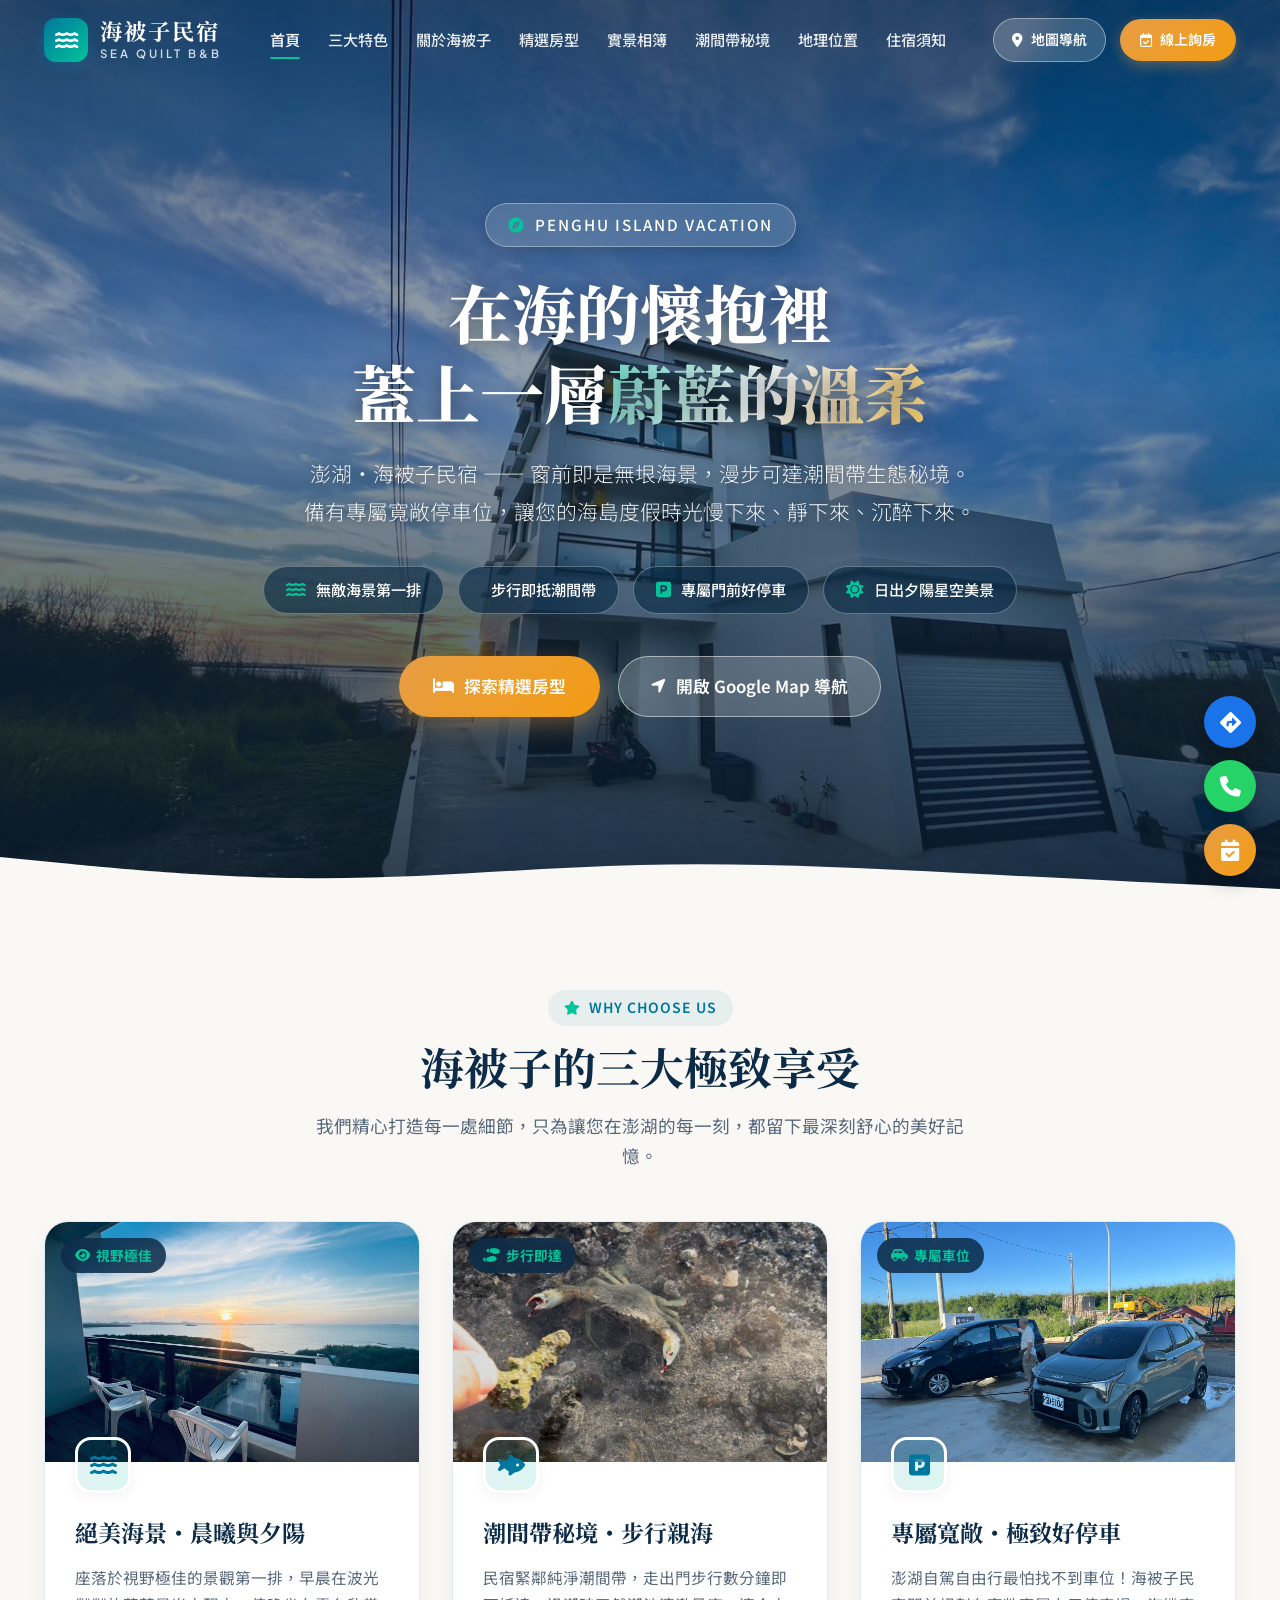
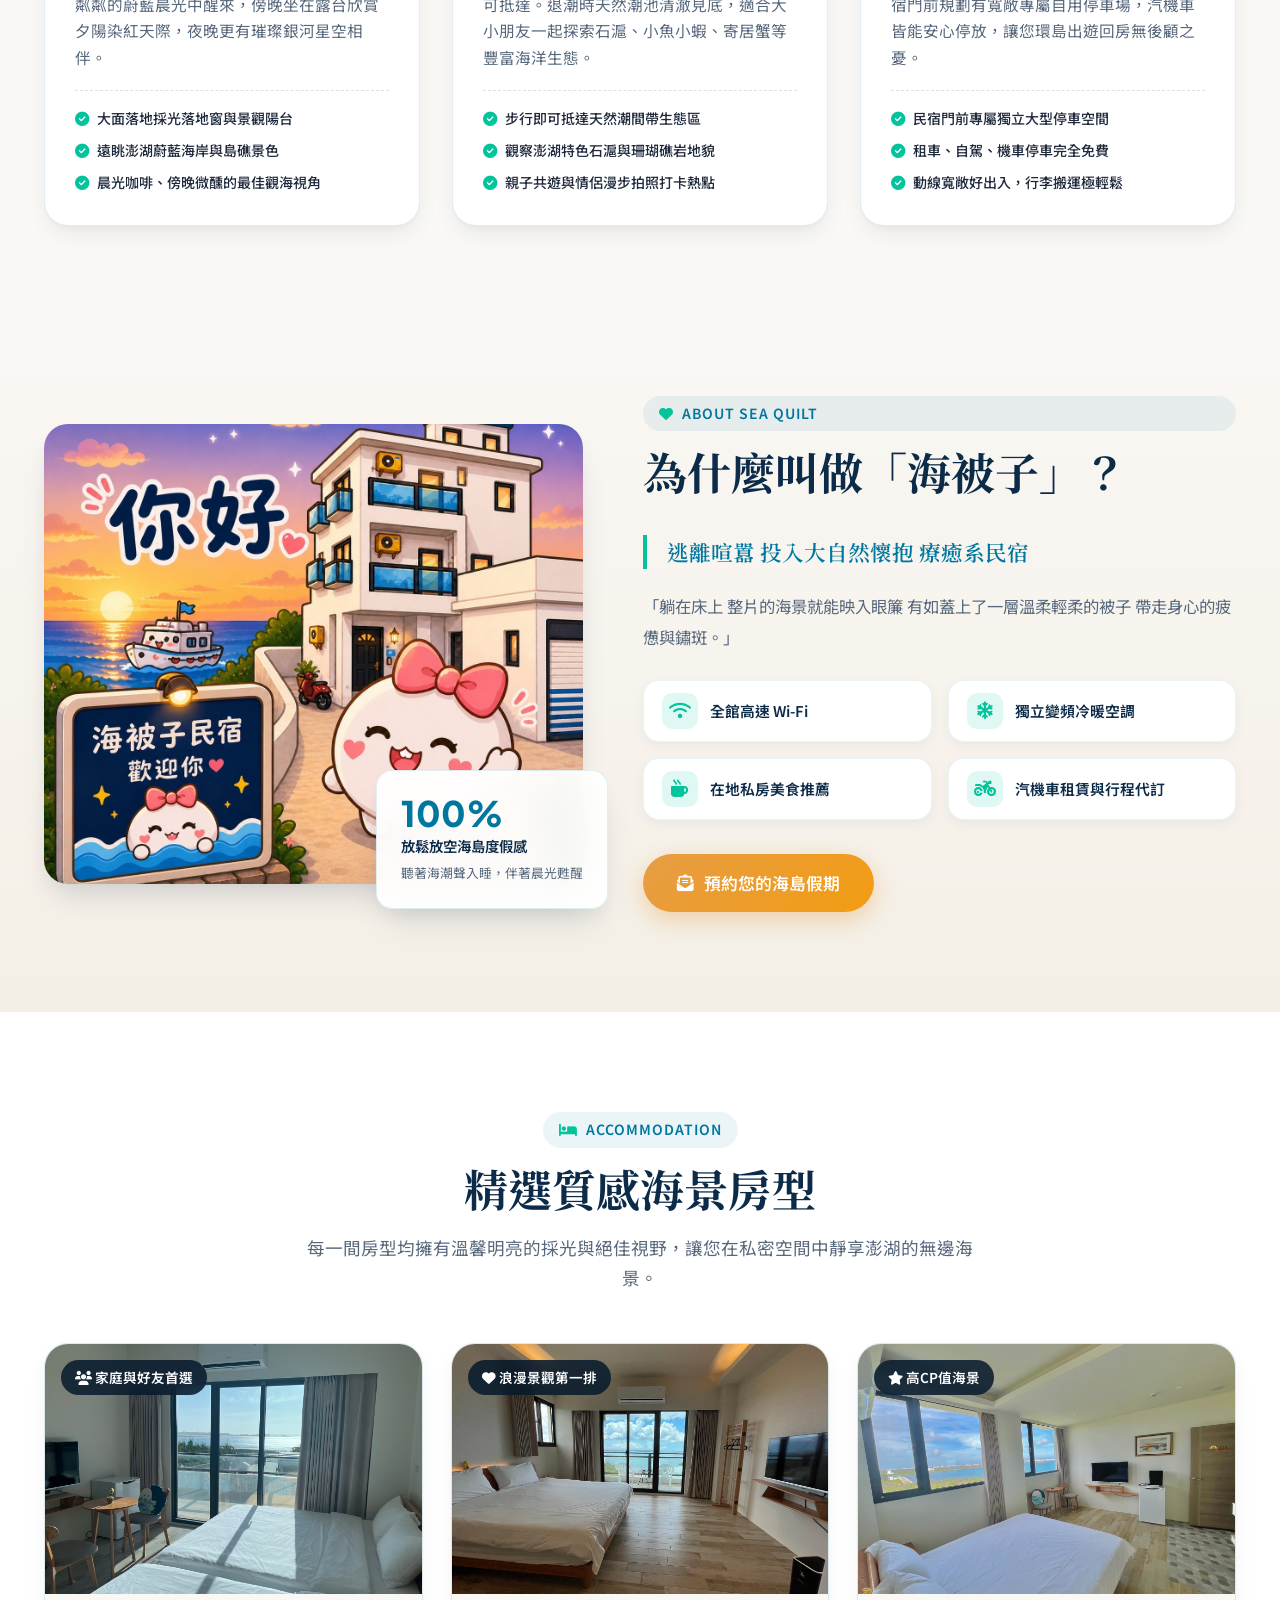
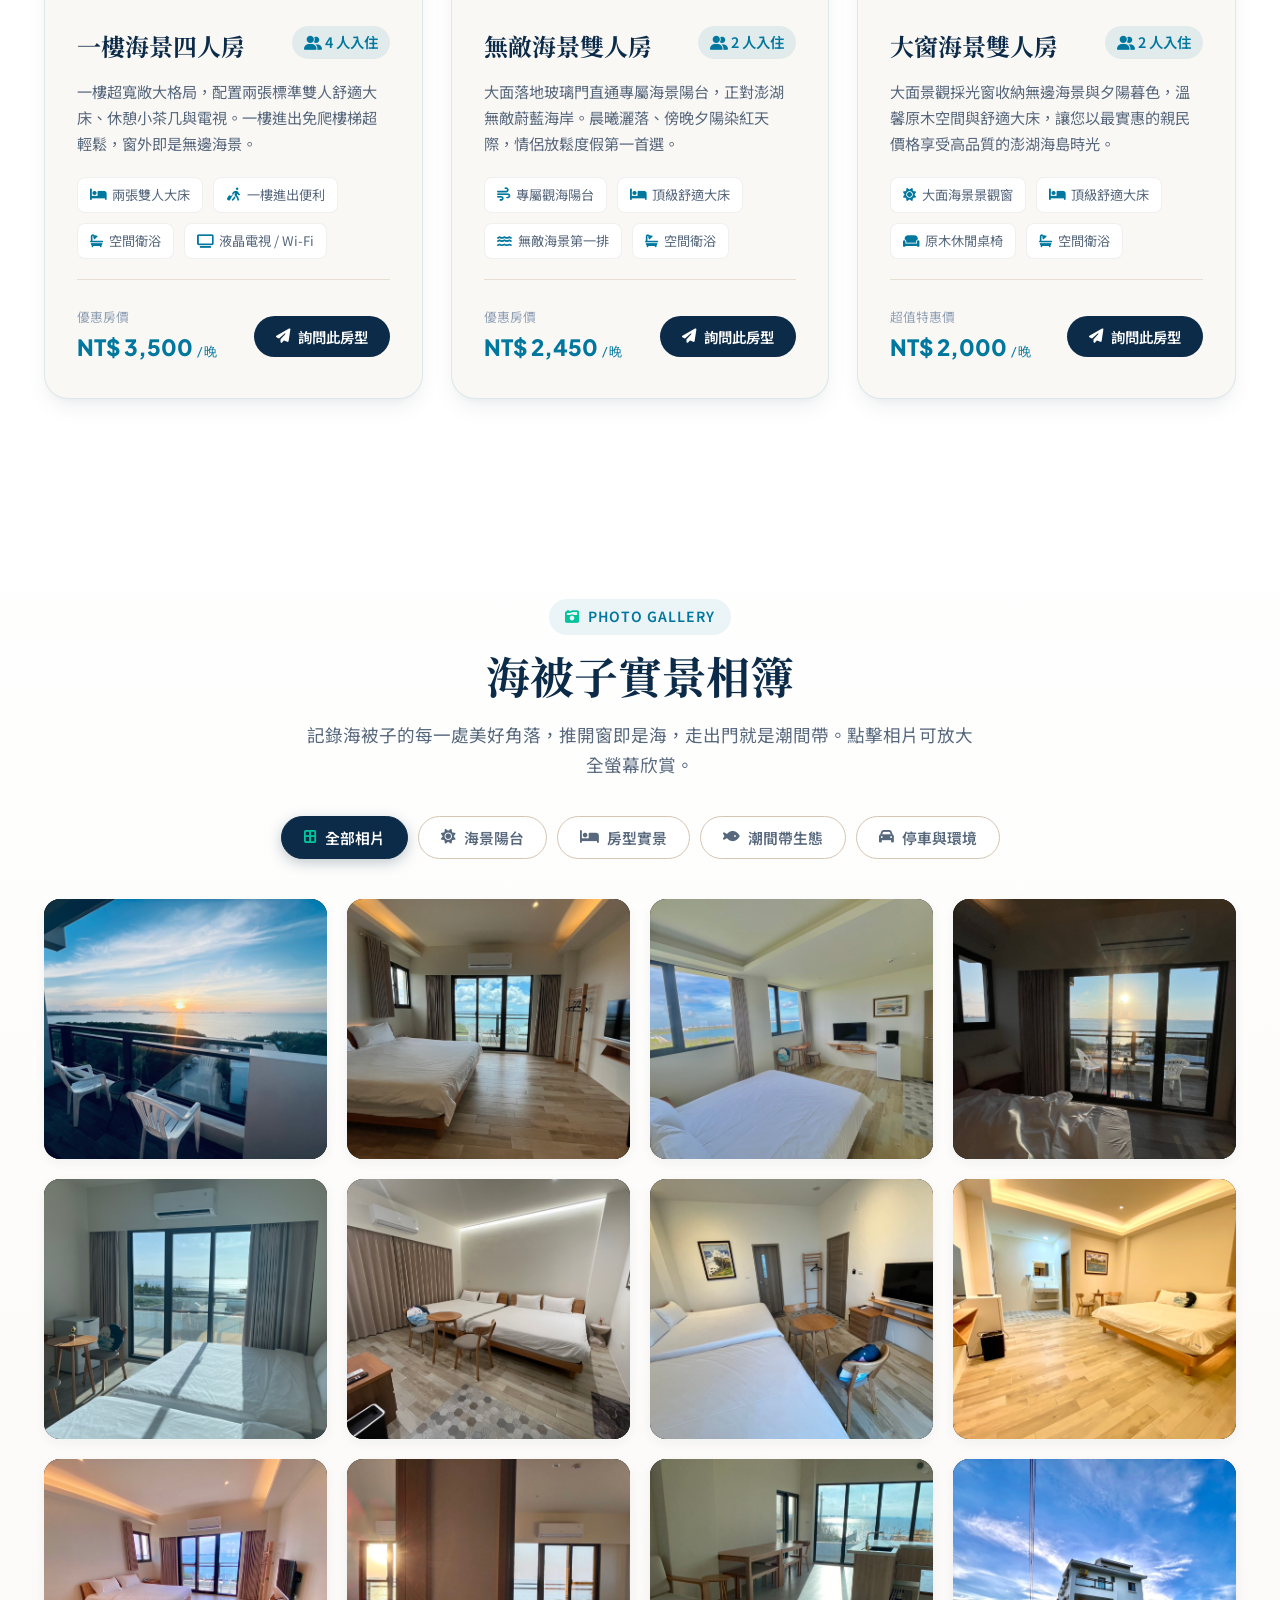
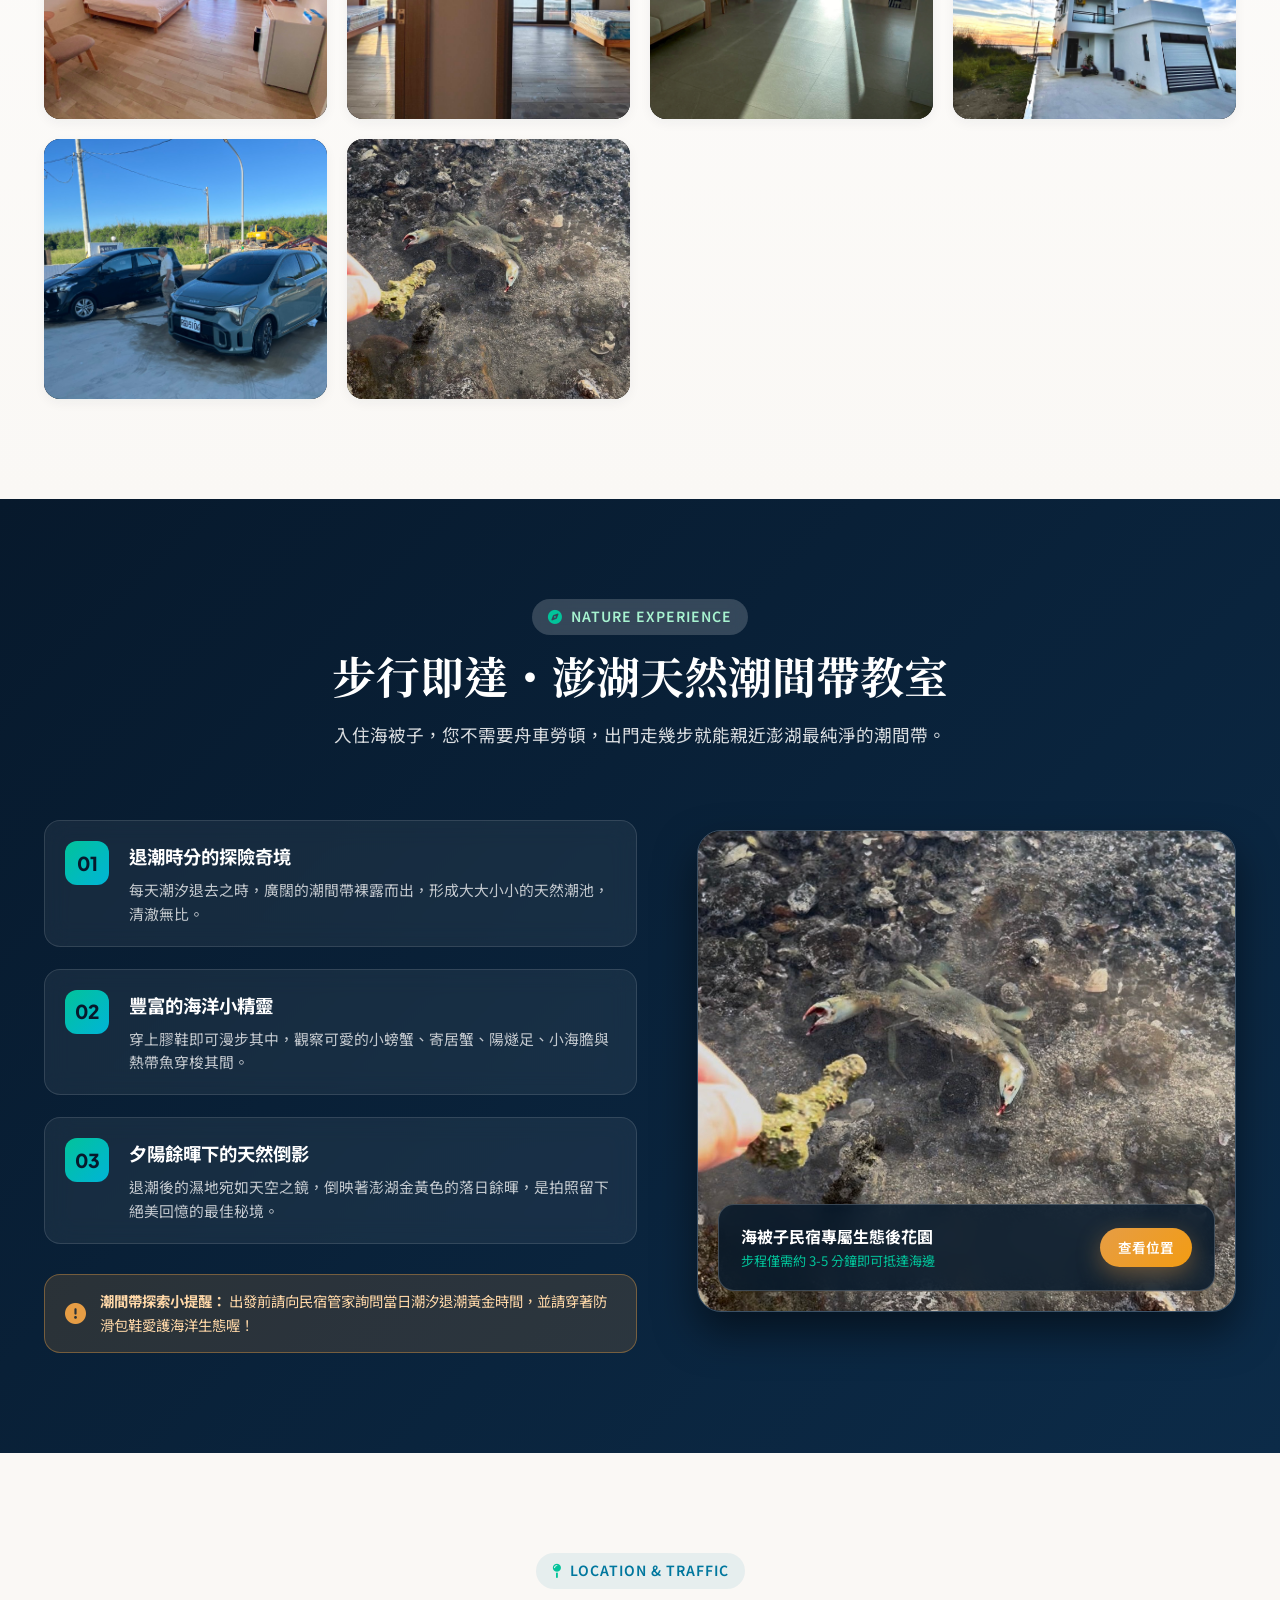
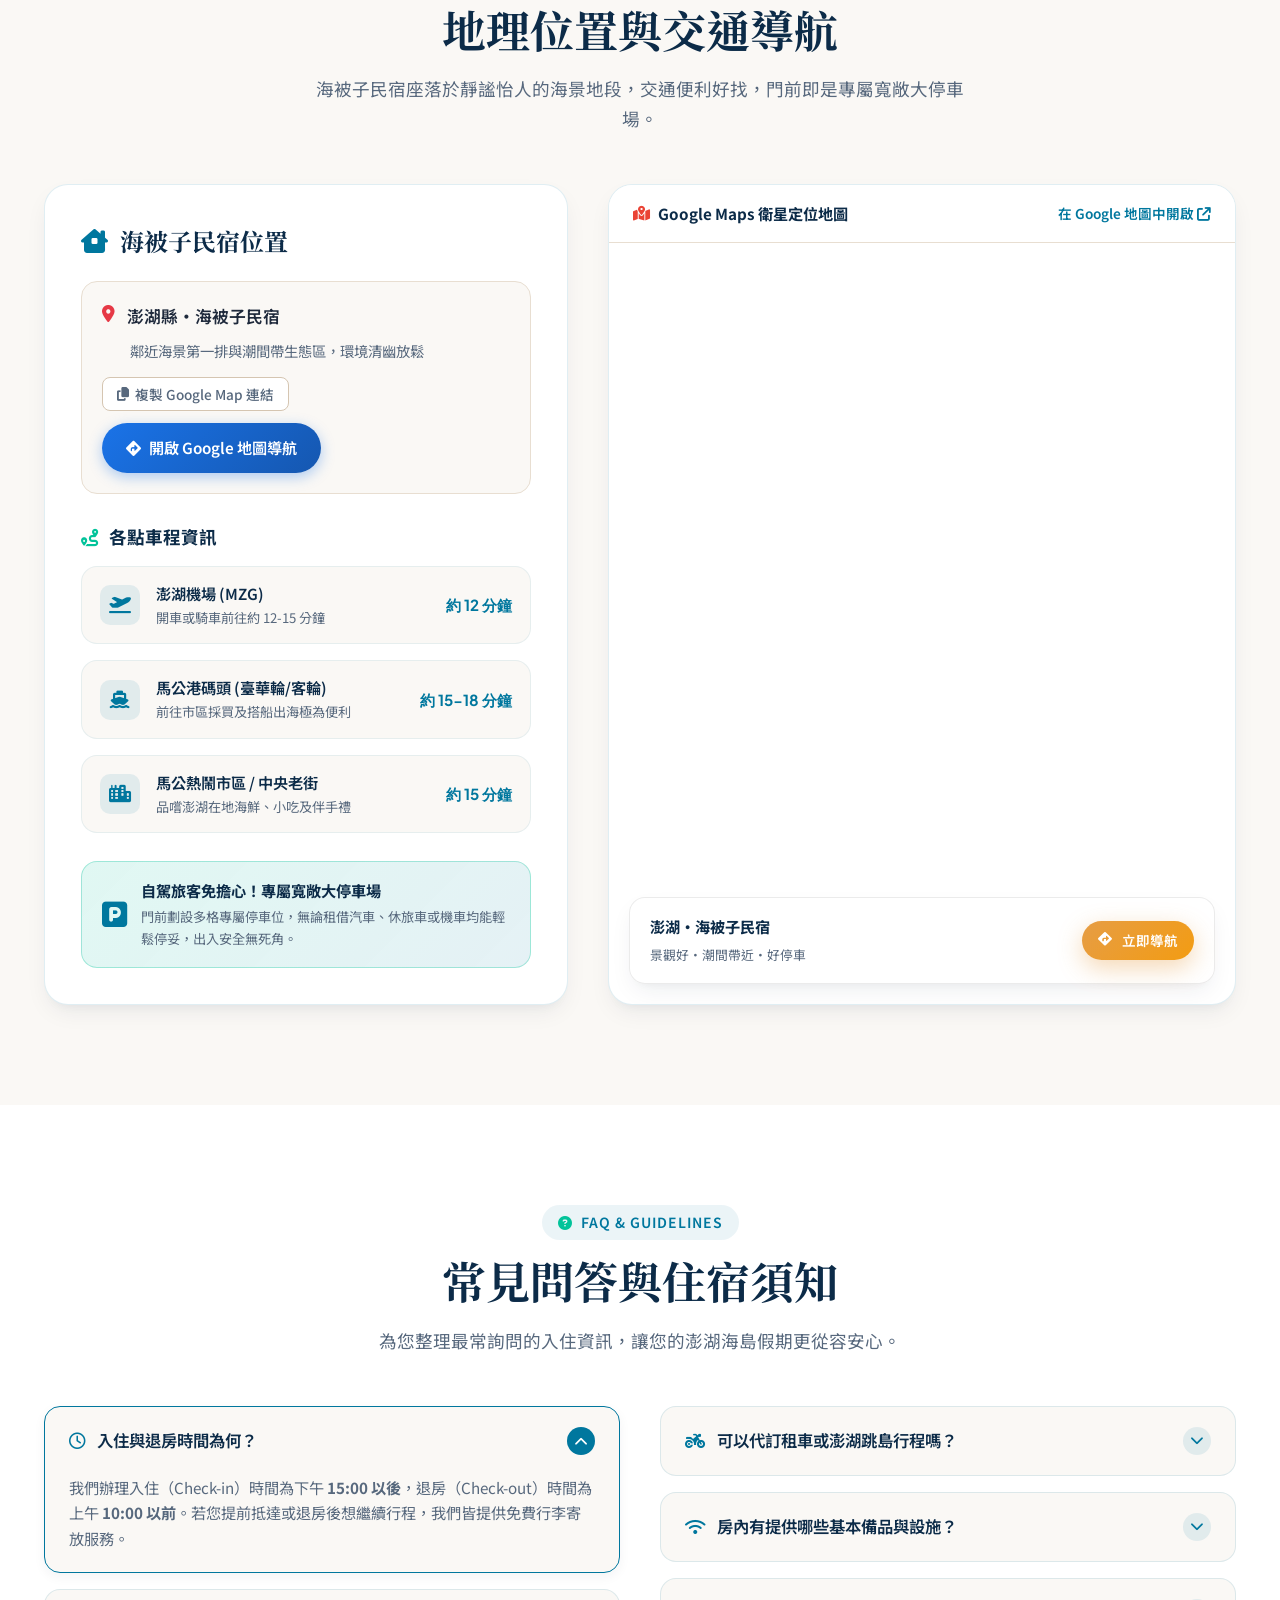
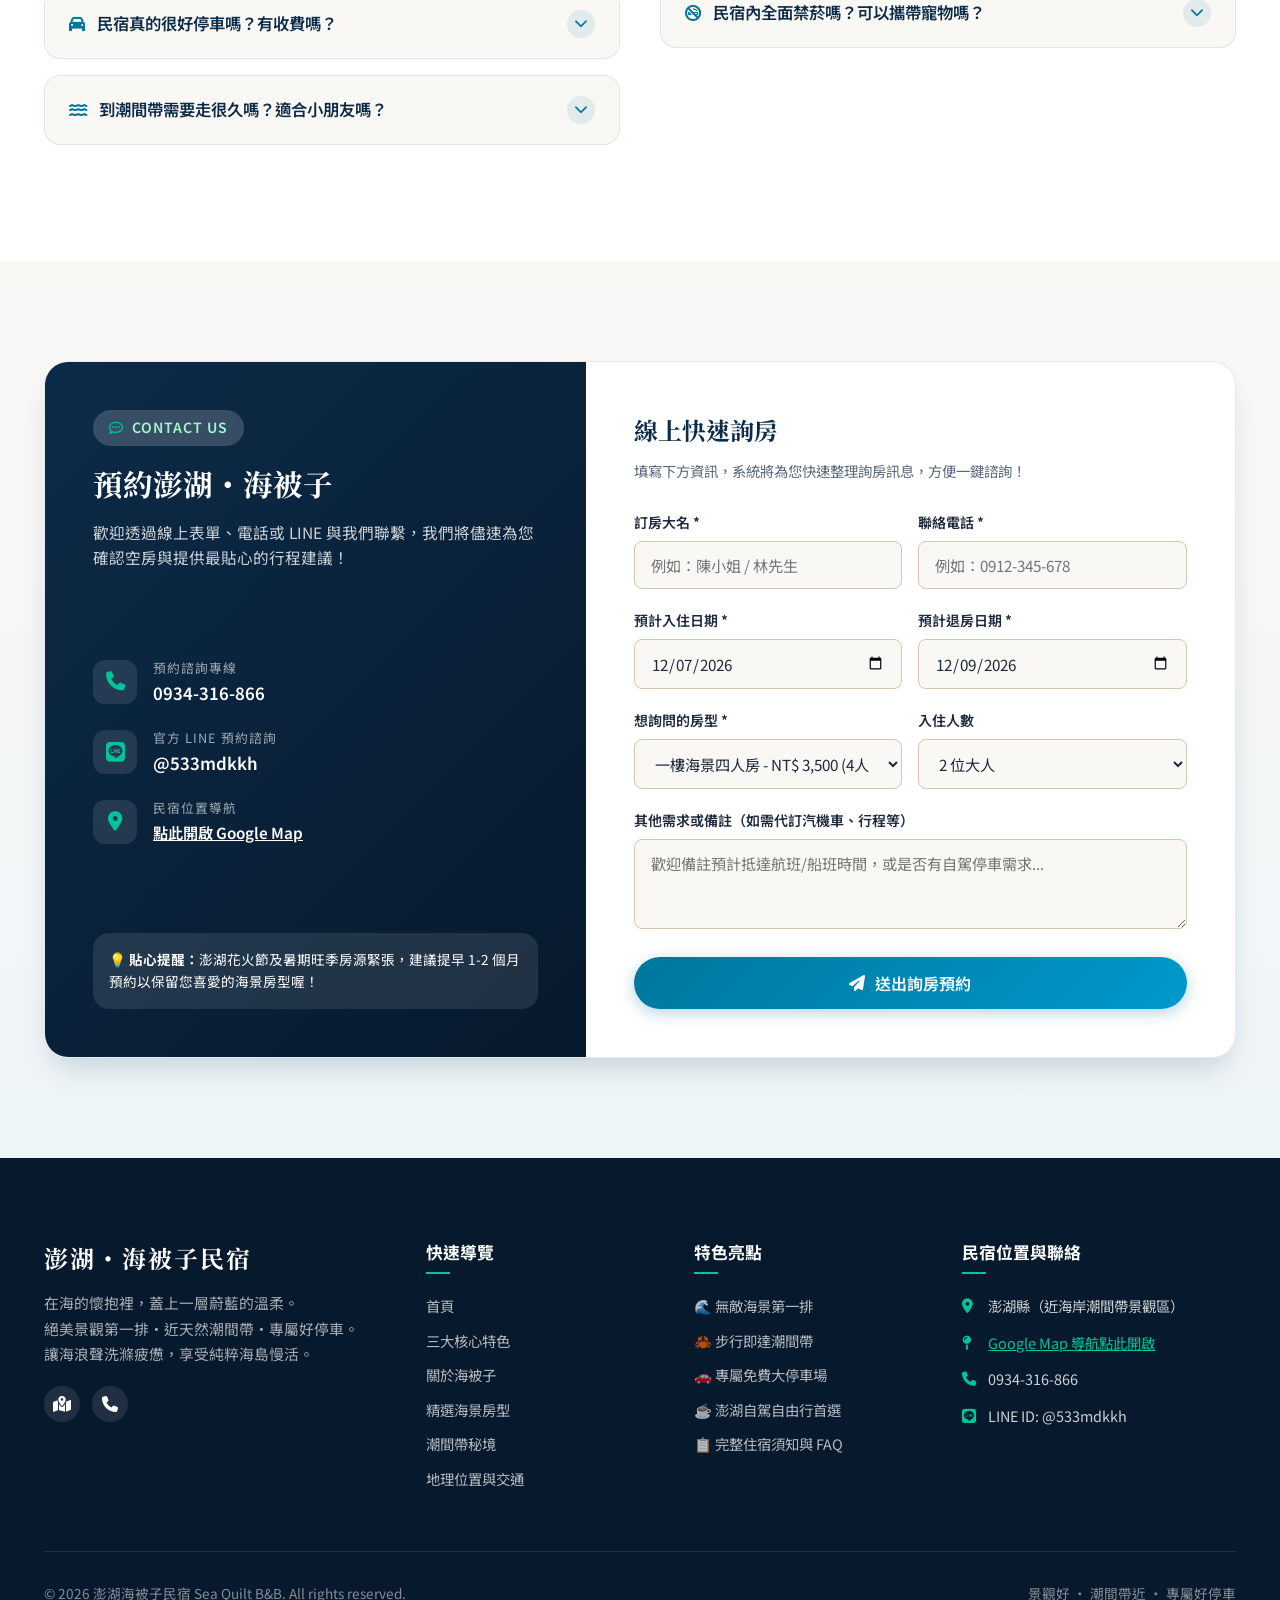
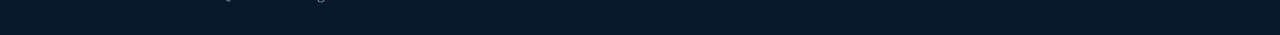
==== index.html @ 48dbc766 "Update index.html" ====
<!DOCTYPE html>
<html lang="zh-TW">


<head>
  <meta charset="UTF-8">
  <meta name="viewport" content="width=device-width, initial-scale=1.0">
  <title>澎湖海被子民宿 | Sea Quilt B&B - 無敵海景・鄰近潮間帶・專屬好停車</title>

  <!-- SEO Meta Tags -->
  <meta name="description"
    content="澎湖海被子民宿（Sea Quilt B&B）座落於美麗的澎湖海岸邊，主打無敵絕美海景第一排、步行即可抵達潮間帶生態秘境，並備有專屬寬敞大停車場。提供雙人與四人海景房，為您帶來最舒適放鬆的澎湖海島假期。">
  <meta name="keywords" content="澎湖民宿, 海被子, 海被子民宿, 澎湖住宿推薦, 澎湖海景民宿, 澎湖潮間帶民宿, 澎湖好停車民宿, 澎湖自由行">
  <meta name="author" content="澎湖海被子民宿">

  <!-- Open Graph / Social Media -->
  <meta property="og:type" content="website">
  <meta property="og:title" content="澎湖海被子民宿 | Sea Quilt B&B - 絕美景觀・潮間帶近・專屬好停車">
  <meta property="og:description" content="在海的懷抱裡，蓋上一層蔚藍的溫柔。澎湖海被子民宿，讓您推開窗就是碧海藍天，漫步就是潮間帶。">
  <meta property="og:image" content="assets/hero.jpg">

  <!-- Favicon -->
  <link rel="icon"
    href="data:image/svg+xml,<svg xmlns=%22http://www.w3.org/2000/svg%22 viewBox=%220 0 100 100%22><text y=%22.9em%22 font-size=%2290%22>🌊</text></svg>">

  <!-- Google Fonts & Font Awesome Icons -->
  <link rel="stylesheet" href="https://cdnjs.cloudflare.com/ajax/libs/font-awesome/6.5.1/css/all.min.css">

  <!-- Custom Stylesheet -->
  <link rel="stylesheet" href="style.css">
</head>

<body>

  <!-- ===================================================================
       Site Header / Navigation
       =================================================================== -->
  <header class="site-header" id="siteHeader">
    <div class="container nav-container">
      <a href="#hero" class="brand-logo" id="brandLogo">
        <div class="logo-icon">
          <i class="fa-solid fa-water"></i>
        </div>
        <div class="brand-text">
          <span class="brand-name">海被子民宿</span>
          <span class="brand-sub">SEA QUILT B&B</span>
        </div>
      </a>

      <nav class="nav-links" id="navLinks">
        <a href="#hero" class="nav-link active">首頁</a>
        <a href="#highlights" class="nav-link">三大特色</a>
        <a href="#story" class="nav-link">關於海被子</a>
        <a href="#rooms" class="nav-link">精選房型</a>
        <a href="#gallery" class="nav-link">實景相簿</a>
        <a href="#tidal" class="nav-link">潮間帶秘境</a>
        <a href="#location" class="nav-link">地理位置</a>
        <a href="#faq" class="nav-link">住宿須知</a>
      </nav>

      <div class="header-actions">
        <a href="https://maps.app.goo.gl/ibVAMCtHk7Dayq5J8" target="_blank" rel="noopener noreferrer"
          class="btn-nav-map" id="headerMapBtn" title="開啟 Google 地圖導航">
          <i class="fa-solid fa-location-dot"></i>
          <span>地圖導航</span>
        </a>
        <a href="#booking" class="btn-nav-book" id="headerBookBtn">
          <i class="fa-regular fa-calendar-check"></i>
          <span>線上詢房</span>
        </a>
        <button class="mobile-menu-btn" id="mobileMenuBtn" aria-label="切換選單">
          <i class="fa-solid fa-bars"></i>
        </button>
      </div>
    </div>

    <!-- Mobile Drawer Navigation -->
    <div class="mobile-drawer" id="mobileDrawer">
      <a href="#hero" class="nav-link mobile-link">首頁</a>
      <a href="#highlights" class="nav-link mobile-link">三大特色</a>
      <a href="#story" class="nav-link mobile-link">關於海被子</a>
      <a href="#rooms" class="nav-link mobile-link">精選房型</a>
      <a href="#gallery" class="nav-link mobile-link">實景相簿</a>
      <a href="#tidal" class="nav-link mobile-link">潮間帶秘境</a>
      <a href="#location" class="nav-link mobile-link">地理位置</a>
      <a href="#faq" class="nav-link mobile-link">住宿須知</a>
      <div class="mobile-drawer-actions">
        <a href="https://maps.app.goo.gl/ibVAMCtHk7Dayq5J8" target="_blank" rel="noopener noreferrer"
          class="btn-primary" style="text-align: center;">
          <i class="fa-solid fa-map-location-dot"></i> Google Map 導航
        </a>
        <a href="#booking" class="btn-secondary mobile-link"
          style="text-align: center; color: var(--primary-deep); border-color: var(--primary-ocean);">
          <i class="fa-solid fa-calendar-check"></i> 立即線上詢房
        </a>
      </div>
    </div>
  </header>

  <!-- ===================================================================
       Hero Section
       =================================================================== -->
  <section class="hero-section" id="hero">
    <div class="hero-bg">
      <img src="assets/hero.jpg" alt="澎湖海被子民宿絕美海景" class="hero-bg-img">
      <div class="hero-overlay"></div>
    </div>

    <div class="container hero-content">
      <div class="hero-badge">
        <i class="fa-solid fa-compass"></i>
        <span>PENGHU ISLAND VACATION</span>
      </div>

      <h1 class="hero-title">
        在海的懷抱裡<br>
        蓋上一層<span class="highlight">蔚藍的溫柔</span>
      </h1>

      <p class="hero-subtitle">
        澎湖・海被子民宿 —— 窗前即是無垠海景，漫步可達潮間帶生態秘境。<br class="desktop-only">
        備有專屬寬敞停車位，讓您的海島度假時光慢下來、靜下來、沉醉下來。
      </p>

      <div class="hero-pills">
        <div class="hero-pill-item">
          <i class="fa-solid fa-water"></i>
          <span>無敵海景第一排</span>
        </div>
        <div class="hero-pill-item">
          <i class="fa-solid fa-crab"></i>
          <span>步行即抵潮間帶</span>
        </div>
        <div class="hero-pill-item">
          <i class="fa-solid fa-square-parking"></i>
          <span>專屬門前好停車</span>
        </div>
        <div class="hero-pill-item">
          <i class="fa-solid fa-sun"></i>
          <span>日出夕陽星空美景</span>
        </div>
      </div>

      <div class="hero-actions">
        <a href="#rooms" class="btn-primary" id="heroViewRoomsBtn">
          <i class="fa-solid fa-bed"></i>
          <span>探索精選房型</span>
        </a>
        <a href="https://maps.app.goo.gl/ibVAMCtHk7Dayq5J8" target="_blank" rel="noopener noreferrer"
          class="btn-secondary" id="heroGoogleMapBtn">
          <i class="fa-solid fa-location-arrow"></i>
          <span>開啟 Google Map 導航</span>
        </a>
      </div>
    </div>

    <div class="hero-wave-bottom">
      <svg viewBox="0 0 1440 120" preserveAspectRatio="none">
        <path
          d="M0,32L60,42.7C120,53,240,75,360,74.7C480,75,600,53,720,48C840,43,960,53,1080,64C1200,75,1320,85,1380,90.7L1440,96L1440,120L1380,120C1320,120,1200,120,1080,120C960,120,840,120,720,120C600,120,480,120,360,120C240,120,120,120,60,120L0,120Z">
        </path>
      </svg>
    </div>
  </section>

  <!-- ===================================================================
       Highlights Section (三大核心特色：景觀好、潮間帶近、好停車)
       =================================================================== -->
  <section class="highlights-section" id="highlights">
    <div class="container">
      <div class="text-center">
        <span class="section-tag"><i class="fa-solid fa-star"></i> Why Choose Us</span>
        <h2 class="section-title">海被子的三大極致享受</h2>
        <p class="section-desc">我們精心打造每一處細節，只為讓您在澎湖的每一刻，都留下最深刻舒心的美好記憶。</p>
      </div>

      <div class="highlights-grid">
        <!-- Highlight 1: 景觀好 -->
        <div class="highlight-card" id="featureOceanView">
          <div class="highlight-img-wrapper">
            <img src="assets/S__100237335.jpg" alt="海被子無敵海景夕陽景觀" class="highlight-img">
            <div class="highlight-badge">
              <i class="fa-solid fa-eye"></i> 視野極佳
            </div>
          </div>
          <div class="highlight-body">
            <div class="highlight-icon-box">
              <i class="fa-solid fa-water"></i>
            </div>
            <h3 class="highlight-title">絕美海景・晨曦與夕陽</h3>
            <p class="highlight-text">
              座落於視野極佳的景觀第一排，早晨在波光粼粼的蔚藍晨光中醒來，傍晚坐在露台欣賞夕陽染紅天際，夜晚更有璀璨銀河星空相伴。
            </p>
            <div class="highlight-features-list">
              <div class="highlight-feature-item">
                <i class="fa-solid fa-circle-check"></i> 大面落地採光落地窗與景觀陽台
              </div>
              <div class="highlight-feature-item">
                <i class="fa-solid fa-circle-check"></i> 遠眺澎湖蔚藍海岸與島礁景色
              </div>
              <div class="highlight-feature-item">
                <i class="fa-solid fa-circle-check"></i> 晨光咖啡、傍晚微醺的最佳觀海視角
              </div>
            </div>
          </div>
        </div>

        <!-- Highlight 2: 潮間帶近 -->
        <div class="highlight-card" id="featureIntertidal">
          <div class="highlight-img-wrapper">
            <img src="assets/intertidal.jpg" alt="海被子近潮間帶" class="highlight-img">
            <div class="highlight-badge">
              <i class="fa-solid fa-shoe-prints"></i> 步行即達
            </div>
          </div>
          <div class="highlight-body">
            <div class="highlight-icon-box">
              <i class="fa-solid fa-fish-fins"></i>
            </div>
            <h3 class="highlight-title">潮間帶秘境・步行親海</h3>
            <p class="highlight-text">
              民宿緊鄰純淨潮間帶，走出門步行數分鐘即可抵達。退潮時天然潮池清澈見底，適合大小朋友一起探索石滬、小魚小蝦、寄居蟹等豐富海洋生態。
            </p>
            <div class="highlight-features-list">
              <div class="highlight-feature-item">
                <i class="fa-solid fa-circle-check"></i> 步行即可抵達天然潮間帶生態區
              </div>
              <div class="highlight-feature-item">
                <i class="fa-solid fa-circle-check"></i> 觀察澎湖特色石滬與珊瑚礁岩地貌
              </div>
              <div class="highlight-feature-item">
                <i class="fa-solid fa-circle-check"></i> 親子共遊與情侶漫步拍照打卡熱點
              </div>
            </div>
          </div>
        </div>

        <!-- Highlight 3: 好停車 -->
        <div class="highlight-card" id="featureParking">
          <div class="highlight-img-wrapper">
            <img src="assets/parking_exterior.jpg" alt="海被子專屬大停車場" class="highlight-img">
            <div class="highlight-badge">
              <i class="fa-solid fa-car-side"></i> 專屬車位
            </div>
          </div>
          <div class="highlight-body">
            <div class="highlight-icon-box">
              <i class="fa-solid fa-square-parking"></i>
            </div>
            <h3 class="highlight-title">專屬寬敞・極致好停車</h3>
            <p class="highlight-text">
              澎湖自駕自由行最怕找不到車位！海被子民宿門前規劃有寬敞專屬自用停車場，汽機車皆能安心停放，讓您環島出遊回房無後顧之憂。
            </p>
            <div class="highlight-features-list">
              <div class="highlight-feature-item">
                <i class="fa-solid fa-circle-check"></i> 民宿門前專屬獨立大型停車空間
              </div>
              <div class="highlight-feature-item">
                <i class="fa-solid fa-circle-check"></i> 租車、自駕、機車停車完全免費
              </div>
              <div class="highlight-feature-item">
                <i class="fa-solid fa-circle-check"></i> 動線寬敞好出入，行李搬運極輕鬆
              </div>
            </div>
          </div>
        </div>
      </div>
    </div>
  </section>

  <!-- ===================================================================
       Brand Story Section (關於海被子)
       =================================================================== */
  -->
  <section class="story-section" id="story">
    <div class="container">
      <div class="story-grid">
        <div class="story-visual">
          <div class="story-main-img-card">
            <img src="assets/1777556638502.jpg" alt="海被子溫暖舒適氛圍">
          </div>
          <div class="story-floating-card">
            <div class="stat-number">100%</div>
            <div class="stat-label">放鬆放空海島度假感</div>
            <p style="font-size: 0.8rem; color: var(--text-muted); margin-top: 4px;">聽著海潮聲入睡，伴著晨光甦醒</p>
          </div>
        </div>

        <div class="story-content">
          <span class="section-tag"><i class="fa-solid fa-heart"></i> About Sea Quilt</span>
          <h2 class="section-title">為什麼叫做「海被子」？</h2>
          <blockquote class="story-quote">
            逃離喧囂 投入大自然懷抱 療癒系民宿
          </blockquote>
          <p class="story-desc">
            「躺在床上 整片的海景就能映入眼簾 有如蓋上了一層溫柔輕柔的被子 帶走身心的疲憊與鏽斑。」
          </p>

          <div class="story-perks">
            <div class="perk-item">
              <div class="perk-icon"><i class="fa-solid fa-wifi"></i></div>
              <div class="perk-text">全館高速 Wi-Fi</div>
            </div>
            <div class="perk-item">
              <div class="perk-icon"><i class="fa-solid fa-snowflake"></i></div>
              <div class="perk-text">獨立變頻冷暖空調</div>
            </div>
            <div class="perk-item">
              <div class="perk-icon"><i class="fa-solid fa-mug-hot"></i></div>
              <div class="perk-text">在地私房美食推薦</div>
            </div>
            <div class="perk-item">
              <div class="perk-icon"><i class="fa-solid fa-motorcycle"></i></div>
              <div class="perk-text">汽機車租賃與行程代訂</div>
            </div>
          </div>

          <div>
            <a href="#booking" class="btn-primary">
              <i class="fa-solid fa-envelope-open-text"></i> 預約您的海島假期
            </a>
          </div>
        </div>
      </div>
    </div>
  </section>

  <!-- ===================================================================
       Rooms Showcase Section (精選海景房型)
       =================================================================== -->
  <section class="rooms-section" id="rooms">
    <div class="container">
      <div class="text-center">
        <span class="section-tag"><i class="fa-solid fa-bed"></i> Accommodation</span>
        <h2 class="section-title">精選質感海景房型</h2>
        <p class="section-desc">每一間房型均擁有溫馨明亮的採光與絕佳視野，讓您在私密空間中靜享澎湖的無邊海景。</p>
      </div>

      <div class="rooms-grid">
        <!-- Room 1: 一樓海景四人房 (3500) -->
        <div class="room-card" id="roomQuad1F">
          <div class="room-img-container">
            <img src="assets/room_family.jpg" alt="一樓海景四人房" class="room-img">
            <span class="room-tag"><i class="fa-solid fa-users"></i> 家庭與好友首選</span>
          </div>
          <div class="room-details">
            <div class="room-header">
              <h3 class="room-title">一樓海景四人房</h3>
              <span class="room-capacity"><i class="fa-solid fa-user-group"></i> 4 人入住</span>
            </div>
            <p class="room-desc">
              一樓超寬敞大格局，配置兩張標準雙人舒適大床、休憩小茶几與電視。一樓進出免爬樓梯超輕鬆，窗外即是無邊海景。
            </p>
            <div class="room-amenities">
              <span class="amenity-badge"><i class="fa-solid fa-bed"></i> 兩張雙人大床</span>
              <span class="amenity-badge"><i class="fa-solid fa-person-walking-luggage"></i> 一樓進出便利</span>
              <span class="amenity-badge"><i class="fa-solid fa-bath"></i> 空間衛浴</span>
              <span class="amenity-badge"><i class="fa-solid fa-tv"></i> 液晶電視 / Wi-Fi</span>
            </div>
            <div class="room-footer">
              <div class="room-price-info">
                <span class="price-sub">優惠房價</span>
                <span class="price-val">NT$ 3,500 <small style="font-size:0.8rem; font-weight:normal;">/
                    晚</small></span>
              </div>
              <button class="btn-room-inquire" onclick="selectRoom('一樓海景四人房')">
                <i class="fa-solid fa-paper-plane"></i> 詢問此房型
              </button>
            </div>
          </div>
        </div>

        <!-- Room 2: 無敵海景雙人房 (2450) -->
        <div class="room-card" id="roomDoubleView">
          <div class="room-img-container">
            <img src="assets/01.jpg" alt="無敵海景雙人房" class="room-img">
            <span class="room-tag"><i class="fa-solid fa-heart"></i> 浪漫景觀第一排</span>
          </div>
          <div class="room-details">
            <div class="room-header">
              <h3 class="room-title">無敵海景雙人房</h3>
              <span class="room-capacity"><i class="fa-solid fa-user-group"></i> 2 人入住</span>
            </div>
            <p class="room-desc">
              大面落地玻璃門直通專屬海景陽台，正對澎湖無敵蔚藍海岸。晨曦灑落、傍晚夕陽染紅天際，情侶放鬆度假第一首選。
            </p>
            <div class="room-amenities">
              <span class="amenity-badge"><i class="fa-solid fa-wind"></i> 專屬觀海陽台</span>
              <span class="amenity-badge"><i class="fa-solid fa-bed"></i> 頂級舒適大床</span>
              <span class="amenity-badge"><i class="fa-solid fa-water"></i> 無敵海景第一排</span>
              <span class="amenity-badge"><i class="fa-solid fa-bath"></i> 空間衛浴</span>
            </div>
            <div class="room-footer">
              <div class="room-price-info">
                <span class="price-sub">優惠房價</span>
                <span class="price-val">NT$ 2,450 <small style="font-size:0.8rem; font-weight:normal;">/
                    晚</small></span>
              </div>
              <button class="btn-room-inquire" onclick="selectRoom('無敵海景雙人房')">
                <i class="fa-solid fa-paper-plane"></i> 詢問此房型
              </button>
            </div>
          </div>
        </div>

        <!-- Room 3: 大窗海景雙人房 (2000) -->
        <div class="room-card" id="roomDoubleWindow">
          <div class="room-img-container">
            <img src="assets/S__71901188_0.jpg" alt="大窗海景雙人房" class="room-img">
            <span class="room-tag"><i class="fa-solid fa-star"></i> 高CP值海景</span>
          </div>
          <div class="room-details">
            <div class="room-header">
              <h3 class="room-title">大窗海景雙人房</h3>
              <span class="room-capacity"><i class="fa-solid fa-user-group"></i> 2 人入住</span>
            </div>
            <p class="room-desc">
              大面景觀採光窗收納無邊海景與夕陽暮色，溫馨原木空間與舒適大床，讓您以最實惠的親民價格享受高品質的澎湖海島時光。
            </p>
            <div class="room-amenities">
              <span class="amenity-badge"><i class="fa-solid fa-sun"></i> 大面海景景觀窗</span>
              <span class="amenity-badge"><i class="fa-solid fa-bed"></i> 頂級舒適大床</span>
              <span class="amenity-badge"><i class="fa-solid fa-couch"></i> 原木休閒桌椅</span>
              <span class="amenity-badge"><i class="fa-solid fa-bath"></i> 空間衛浴</span>
            </div>
            <div class="room-footer">
              <div class="room-price-info">
                <span class="price-sub">超值特惠價</span>
                <span class="price-val">NT$ 2,000 <small style="font-size:0.8rem; font-weight:normal;">/
                    晚</small></span>
              </div>
              <button class="btn-room-inquire" onclick="selectRoom('大窗海景雙人房')">
                <i class="fa-solid fa-paper-plane"></i> 詢問此房型
              </button>
            </div>
          </div>
        </div>
      </div>
    </div>
  </section>

  <!-- ===================================================================
       Gallery & Photo Album Section (實景相簿與精彩圖集)
       =================================================================== -->
  <section class="gallery-section" id="gallery">
    <div class="container">
      <div class="text-center">
        <span class="section-tag"><i class="fa-solid fa-camera-retro"></i> Photo Gallery</span>
        <h2 class="section-title">海被子實景相簿</h2>
        <p class="section-desc">記錄海被子的每一處美好角落，推開窗即是海，走出門就是潮間帶。點擊相片可放大全螢幕欣賞。</p>
      </div>

      <!-- Category Filter Tabs -->
      <div class="gallery-filters" id="galleryFilters">
        <button class="gallery-filter-btn active" data-filter="all"><i class="fa-solid fa-border-all"></i> 全部相片</button>
        <button class="gallery-filter-btn" data-filter="balcony"><i class="fa-solid fa-sun"></i> 海景陽台</button>
        <button class="gallery-filter-btn" data-filter="rooms"><i class="fa-solid fa-bed"></i> 房型實景</button>
        <button class="gallery-filter-btn" data-filter="intertidal"><i class="fa-solid fa-fish"></i> 潮間帶生態</button>
        <button class="gallery-filter-btn" data-filter="exterior"><i class="fa-solid fa-car"></i> 停車與環境</button>
      </div>

      <!-- Photo Grid Container (自動由 script.js 載入照片資料) -->
      <div class="gallery-grid" id="galleryGrid"></div>
    </div>
  </section>

  <!-- ===================================================================
       Intertidal Experience Section (潮間帶生態秘境)
       =================================================================== -->
  <section class="tidal-section" id="tidal">
    <div class="container">
      <div class="text-center">
        <span class="section-tag light"><i class="fa-solid fa-compass"></i> Nature Experience</span>
        <h2 class="section-title light">步行即達・澎湖天然潮間帶教室</h2>
        <p class="section-desc light">
          入住海被子，您不需要舟車勞頓，出門走幾步就能親近澎湖最純淨的潮間帶。
        </p>
      </div>

      <div class="tidal-grid">
        <div class="tidal-content">
          <div class="tidal-steps">
            <div class="step-card">
              <div class="step-number">01</div>
              <div class="step-info">
                <h4>退潮時分的探險奇境</h4>
                <p>每天潮汐退去之時，廣闊的潮間帶裸露而出，形成大大小小的天然潮池，清澈無比。</p>
              </div>
            </div>

            <div class="step-card">
              <div class="step-number">02</div>
              <div class="step-info">
                <h4>豐富的海洋小精靈</h4>
                <p>穿上膠鞋即可漫步其中，觀察可愛的小螃蟹、寄居蟹、陽燧足、小海膽與熱帶魚穿梭其間。</p>
              </div>
            </div>

            <div class="step-card">
              <div class="step-number">03</div>
              <div class="step-info">
                <h4>夕陽餘暉下的天然倒影</h4>
                <p>退潮後的濕地宛如天空之鏡，倒映著澎湖金黃色的落日餘暉，是拍照留下絕美回憶的最佳秘境。</p>
              </div>
            </div>
          </div>

          <div class="tidal-tips-box">
            <i class="fa-solid fa-circle-exclamation"></i>
            <div>
              <strong>潮間帶探索小提醒：</strong>
              <span>出發前請向民宿管家詢問當日潮汐退潮黃金時間，並請穿著防滑包鞋愛護海洋生態喔！</span>
            </div>
          </div>
        </div>

        <div class="tidal-media-card">
          <img src="assets/intertidal.jpg" alt="澎湖潮間帶探索">
          <div class="tidal-overlay-badge">
            <div>
              <div class="tidal-badge-title">海被子民宿專屬生態後花園</div>
              <div class="tidal-badge-desc">步程僅需約 3-5 分鐘即可抵達海邊</div>
            </div>
            <a href="#location" class="btn-primary" style="padding: 8px 18px; font-size: 0.85rem;">
              查看位置
            </a>
          </div>
        </div>
      </div>
    </div>
  </section>

  <!-- ===================================================================
       Location & Transportation Section (Google Map 整合)
       =================================================================== -->
  <section class="location-section" id="location">
    <div class="container">
      <div class="text-center">
        <span class="section-tag"><i class="fa-solid fa-map-pin"></i> Location & Traffic</span>
        <h2 class="section-title">地理位置與交通導航</h2>
        <p class="section-desc">海被子民宿座落於靜謐怡人的海景地段，交通便利好找，門前即是專屬寬敞大停車場。</p>
      </div>

      <div class="location-grid">
        <!-- Left: Address & Traffic Info -->
        <div class="location-info-card">
          <h3 class="location-card-title">
            <i class="fa-solid fa-house-chimney-window"></i> 海被子民宿位置
          </h3>

          <div class="address-box">
            <div class="address-line">
              <i class="fa-solid fa-location-dot"></i>
              <span>澎湖縣・海被子民宿</span>
            </div>
            <p style="font-size: 0.9rem; color: var(--text-muted); margin-left: 28px;">
              鄰近海景第一排與潮間帶生態區，環境清幽放鬆
            </p>
            <div class="address-actions">
              <button class="btn-copy-address" id="btnCopyMapLink" onclick="copyMapUrl()">
                <i class="fa-solid fa-copy"></i> 複製 Google Map 連結
              </button>
              <a href="https://maps.app.goo.gl/ibVAMCtHk7Dayq5J8" target="_blank" rel="noopener noreferrer"
                class="btn-open-gmap">
                <i class="fa-solid fa-diamond-turn-right"></i> 開啟 Google 地圖導航
              </a>
            </div>
          </div>

          <h4 style="font-size: 1.1rem; font-weight: 700; color: var(--primary-deep); margin-bottom: 14px;">
            <i class="fa-solid fa-route" style="color: var(--accent-aqua); margin-right: 6px;"></i> 各點車程資訊
          </h4>

          <div class="transit-list">
            <div class="transit-item">
              <div class="transit-icon"><i class="fa-solid fa-plane-departure"></i></div>
              <div class="transit-info">
                <div class="transit-name">澎湖機場 (MZG)</div>
                <div class="transit-desc">開車或騎車前往約 12-15 分鐘</div>
              </div>
              <div class="transit-time">約 12 分鐘</div>
            </div>

            <div class="transit-item">
              <div class="transit-icon"><i class="fa-solid fa-ship"></i></div>
              <div class="transit-info">
                <div class="transit-name">馬公港碼頭 (臺華輪/客輪)</div>
                <div class="transit-desc">前往市區採買及搭船出海極為便利</div>
              </div>
              <div class="transit-time">約 15-18 分鐘</div>
            </div>

            <div class="transit-item">
              <div class="transit-icon"><i class="fa-solid fa-city"></i></div>
              <div class="transit-info">
                <div class="transit-name">馬公熱鬧市區 / 中央老街</div>
                <div class="transit-desc">品嚐澎湖在地海鮮、小吃及伴手禮</div>
              </div>
              <div class="transit-time">約 15 分鐘</div>
            </div>
          </div>

          <!-- Parking Guarantee Box -->
          <div class="parking-highlight-banner">
            <i class="fa-solid fa-square-parking"></i>
            <div class="parking-banner-text">
              <h5>自駕旅客免擔心！專屬寬敞大停車場</h5>
              <p>門前劃設多格專屬停車位，無論租借汽車、休旅車或機車均能輕鬆停妥，出入安全無死角。</p>
            </div>
          </div>
        </div>

        <!-- Right: Embedded Google Map & Visual -->
        <div class="map-embed-wrapper">
          <div class="map-header">
            <div class="map-header-title">
              <i class="fa-solid fa-map-marked-alt"></i>
              <span>Google Maps 衛星定位地圖</span>
            </div>
            <a href="https://maps.app.goo.gl/ibVAMCtHk7Dayq5J8" target="_blank" rel="noopener noreferrer"
              style="font-size: 0.85rem; color: var(--primary-ocean); font-weight: 600;">
              在 Google 地圖中開啟 <i class="fa-solid fa-arrow-up-right-from-square"></i>
            </a>
          </div>

          <div class="map-iframe-box">
            <!-- Responsive Google Map embed iframe centered around Penghu location -->
            <iframe
              src="https://www.google.com/maps/embed?pb=!1m18!1m12!1m3!1d117088.16335198083!2d119.53170792348003!3d23.578508492067756!2m3!1f0!2f0!3f0!3m2!1i1024!2i768!4f13.1!3m3!1m2!1s0x346c598d9e2646d1%3A0x868b44458b09fcf1!2z5r6O5rmW!5e0!3m2!1szh-TW!2stw!4v1700000000000!5m2!1szh-TW!2stw"
              allowfullscreen="" loading="lazy" referrerpolicy="no-referrer-when-downgrade" title="澎湖海被子民宿 Google 地圖">
            </iframe>

            <div class="map-floating-overlay">
              <div>
                <strong style="font-size: 0.95rem; color: var(--primary-deep); display: block;">澎湖・海被子民宿</strong>
                <span style="font-size: 0.8rem; color: var(--text-muted);">景觀好・潮間帶近・好停車</span>
              </div>
              <a href="https://maps.app.goo.gl/ibVAMCtHk7Dayq5J8" target="_blank" rel="noopener noreferrer"
                class="btn-primary" style="padding: 8px 16px; font-size: 0.85rem;">
                <i class="fa-solid fa-diamond-turn-right"></i> 立即導航
              </a>
            </div>
          </div>
        </div>
      </div>
    </div>
  </section>

  <!-- ===================================================================
       FAQ & Notice Section
       =================================================================== -->
  <section class="faq-section" id="faq">
    <div class="container">
      <div class="text-center">
        <span class="section-tag"><i class="fa-solid fa-circle-question"></i> FAQ & Guidelines</span>
        <h2 class="section-title">常見問答與住宿須知</h2>
        <p class="section-desc">為您整理最常詢問的入住資訊，讓您的澎湖海島假期更從容安心。</p>
      </div>

      <div class="faq-grid">
        <div class="faq-column">
          <!-- FAQ 1 -->
          <div class="faq-card active">
            <div class="faq-question">
              <span><i class="fa-regular fa-clock" style="color:var(--primary-ocean); margin-right:8px;"></i>
                入住與退房時間為何？</span>
              <div class="faq-toggle-icon"><i class="fa-solid fa-chevron-down"></i></div>
            </div>
            <div class="faq-answer">
              <p>我們辦理入住（Check-in）時間為下午 <strong>15:00 以後</strong>，退房（Check-out）時間為上午 <strong>10:00
                  以前</strong>。若您提前抵達或退房後想繼續行程，我們皆提供免費行李寄放服務。</p>
            </div>
          </div>


          <!-- FAQ 2 -->
          <div class="faq-card">
            <div class="faq-question">
              <span><i class="fa-solid fa-car" style="color:var(--primary-ocean); margin-right:8px;"></i>
                民宿真的很好停車嗎？有收費嗎？</span>
              <div class="faq-toggle-icon"><i class="fa-solid fa-chevron-down"></i></div>
            </div>
            <div class="faq-answer">
              <p>是的！「好停車」是海被子的一大特色。民宿正門前備有專屬且寬敞的自用停車場，房客停放汽車、休旅車及機車<strong>完全免費</strong>，無須在路邊辛苦找車位。</p>
            </div>
          </div>

          <!-- FAQ 3 -->
          <div class="faq-card">
            <div class="faq-question">
              <span><i class="fa-solid fa-water" style="color:var(--primary-ocean); margin-right:8px;"></i>
                到潮間帶需要走很久嗎？適合小朋友嗎？</span>
              <div class="faq-toggle-icon"><i class="fa-solid fa-chevron-down"></i></div>
            </div>
            <div class="faq-answer">
              <p>完全不需要！從海被子出門步行僅需約 3-5 分鐘即可抵達海岸潮間帶。坡度平緩、水質清澈，非常適合親子家庭一同探索海洋生態與觀察小生物。</p>
            </div>
          </div>
        </div>

        <div class="faq-column">
          <!-- FAQ 4 -->
          <div class="faq-card">
            <div class="faq-question">
              <span><i class="fa-solid fa-motorcycle" style="color:var(--primary-ocean); margin-right:8px;"></i>
                可以代訂租車或澎湖跳島行程嗎？</span>
              <div class="faq-toggle-icon"><i class="fa-solid fa-chevron-down"></i></div>
            </div>
            <div class="faq-answer">
              <p>可以的！我們提供配合優質車行的汽機車租賃諮詢，並可協助代訂澎湖跳島船票（七美、望安、吉貝等）、水上活動、夜釣小管與海洋牧場等各類精彩體驗行程。</p>
            </div>
          </div>

          <!-- FAQ 5 -->
          <div class="faq-card">
            <div class="faq-question">
              <span><i class="fa-solid fa-wifi" style="color:var(--primary-ocean); margin-right:8px;"></i>
                房內有提供哪些基本備品與設施？</span>
              <div class="faq-toggle-icon"><i class="fa-solid fa-chevron-down"></i></div>
            </div>
            <div class="faq-answer">
              <p>全館提供高速免費 Wi-Fi、變頻冷暖空調、液晶電視、吹風機、毛巾、沐浴乳、洗髮精。為響應環保減塑，建議旅客自備個人牙刷牙膏等一次性個人用品。</p>
            </div>
          </div>

          <!-- FAQ 6 -->
          <div class="faq-card">
            <div class="faq-question">
              <span><i class="fa-solid fa-ban-smoking" style="color:var(--primary-ocean); margin-right:8px;"></i>
                民宿內全面禁菸嗎？可以攜帶寵物嗎？</span>
              <div class="faq-toggle-icon"><i class="fa-solid fa-chevron-down"></i></div>
            </div>
            <div class="faq-answer">
              <p>為維護全體住客的住宿品質與清新空氣，室內<strong>包含廁所</strong>全館全面嚴禁吸菸（含電子煙）。目前全館暫不開放寵物入住，敬請見諒。</p>
            </div>
          </div>
        </div>
      </div>
    </div>
  </section>

  <!-- ===================================================================
       Booking & Inquiry Form Section
       =================================================================== -->
  <section class="booking-section" id="booking">
    <div class="container">
      <div class="booking-card">
        <!-- Left: Quick Contact Pane -->
        <div class="booking-info-pane">
          <div class="booking-pane-header">
            <span class="section-tag light"><i class="fa-regular fa-comment-dots"></i> Contact Us</span>
            <h3>預約澎湖・海被子</h3>
            <p>歡迎透過線上表單、電話或 LINE 與我們聯繫，我們將儘速為您確認空房與提供最貼心的行程建議！</p>
          </div>

          <div class="booking-contacts-list">
            <div class="booking-contact-item">
              <div class="contact-icon"><i class="fa-solid fa-phone"></i></div>
              <div>
                <div class="contact-label">預約諮詢專線</div>
                <a href="tel:0934-316-866" class="contact-value">0934-316-866</a>
              </div>
            </div>

            <div class="booking-contact-item">
              <div class="contact-icon"><i class="fa-brands fa-line"></i></div>
              <div>
                <div class="contact-label">官方 LINE 預約諮詢</div>
                <div class="contact-value">@533mdkkh</div>
              </div>
            </div>

            <div class="booking-contact-item">
              <div class="contact-icon"><i class="fa-solid fa-location-dot"></i></div>
              <div>
                <div class="contact-label">民宿位置導航</div>
                <a href="https://maps.app.goo.gl/ibVAMCtHk7Dayq5J8" target="_blank" rel="noopener noreferrer"
                  class="contact-value" style="text-decoration: underline; font-size: 0.95rem;">
                  點此開啟 Google Map
                </a>
              </div>
            </div>
          </div>

          <div
            style="background: rgba(255, 255, 255, 0.1); padding: 16px; border-radius: var(--radius-md); font-size: 0.85rem; line-height: 1.6;">
            💡 <strong>貼心提醒：</strong>澎湖花火節及暑期旺季房源緊張，建議提早 1-2 個月預約以保留您喜愛的海景房型喔！
          </div>
        </div>

        <!-- Right: Inquiry Form Pane -->
        <div class="booking-form-pane">
          <h3 class="booking-form-title">線上快速詢房</h3>
          <p class="booking-form-sub">填寫下方資訊，系統將為您快速整理詢房訊息，方便一鍵諮詢！</p>

          <form id="inquiryForm" class="inquiry-form" onsubmit="handleInquirySubmit(event)">
            <div class="form-row">
              <div class="form-group">
                <label for="guestName" class="form-label">訂房大名 *</label>
                <input type="text" id="guestName" class="form-input" placeholder="例如：陳小姐 / 林先生" required>
              </div>
              <div class="form-group">
                <label for="guestPhone" class="form-label">聯絡電話 *</label>
                <input type="tel" id="guestPhone" class="form-input" placeholder="例如：0912-345-678" required>
              </div>
            </div>

            <div class="form-row">
              <div class="form-group">
                <label for="checkInDate" class="form-label">預計入住日期 *</label>
                <input type="date" id="checkInDate" class="form-input" required>
              </div>
              <div class="form-group">
                <label for="checkOutDate" class="form-label">預計退房日期 *</label>
                <input type="date" id="checkOutDate" class="form-input" required>
              </div>
            </div>

            <div class="form-row">
              <div class="form-group">
                <label for="roomSelect" class="form-label">想詢問的房型 *</label>
                <select id="roomSelect" class="form-select" required>
                  <option value="一樓海景四人房 (NT$ 3,500)">一樓海景四人房 - NT$ 3,500 (4人)</option>
                  <option value="無敵海景雙人房 (NT$ 2,450)">無敵海景雙人房 - NT$ 2,450 (2人)</option>
                  <option value="大窗海景雙人房 (NT$ 2,000)">大窗海景雙人房 - NT$ 2,000 (2人)</option>
                  <option value="包棟/多間房型需求">多間房型 / 包棟需求諮詢</option>
                </select>
              </div>
              <div class="form-group">
                <label for="guestCount" class="form-label">入住人數</label>
                <select id="guestCount" class="form-select">
                  <option value="2 位大人">2 位大人</option>
                  <option value="2 位大人 + 1 位小孩">2 位大人 + 1 位小孩</option>
                  <option value="4 位大人">4 位大人</option>
                  <option value="4 位以上 / 團體">4 位以上 / 團體</option>
                </select>
              </div>
            </div>

            <div class="form-group">
              <label for="guestNotes" class="form-label">其他需求或備註（如需代訂汽機車、行程等）</label>
              <textarea id="guestNotes" class="form-textarea" placeholder="歡迎備註預計抵達航班/船班時間，或是否有自駕停車需求..."></textarea>
            </div>

            <button type="submit" class="btn-submit-inquiry" id="btnSubmitInquiry">
              <i class="fa-solid fa-paper-plane"></i> 送出詢房預約
            </button>
          </form>
        </div>
      </div>
    </div>
  </section>

  <!-- ===================================================================
       Footer
       =================================================================== -->
  <footer class="site-footer">
    <div class="container">
      <div class="footer-grid">
        <div class="footer-brand">
          <h4>澎湖・海被子民宿</h4>
          <p>
            在海的懷抱裡，蓋上一層蔚藍的溫柔。<br>
            絕美景觀第一排・近天然潮間帶・專屬好停車。<br>
            讓海浪聲洗滌疲憊，享受純粹海島慢活。
          </p>
          <div style="display: flex; gap: 12px; margin-top: 14px;">
            <a href="https://maps.app.goo.gl/ibVAMCtHk7Dayq5J8" target="_blank" rel="noopener noreferrer"
              style="color: #ffffff; background: rgba(255,255,255,0.1); width: 36px; height: 36px; border-radius: 50%; display: flex; align-items: center; justify-content: center;"
              title="Google Map 地圖">
              <i class="fa-solid fa-map-location-dot"></i>
            </a>
            <a href="tel:0912345678"
              style="color: #ffffff; background: rgba(255,255,255,0.1); width: 36px; height: 36px; border-radius: 50%; display: flex; align-items: center; justify-content: center;"
              title="撥打電話">
              <i class="fa-solid fa-phone"></i>
            </a>
          </div>
        </div>

        <div>
          <h5 class="footer-col-title">快速導覽</h5>
          <div class="footer-nav-list">
            <a href="#hero">首頁</a>
            <a href="#highlights">三大核心特色</a>
            <a href="#story">關於海被子</a>
            <a href="#rooms">精選海景房型</a>
            <a href="#tidal">潮間帶秘境</a>
            <a href="#location">地理位置與交通</a>
          </div>
        </div>

        <div>
          <h5 class="footer-col-title">特色亮點</h5>
          <div class="footer-nav-list">
            <a href="#highlights">🌊 無敵海景第一排</a>
            <a href="#tidal">🦀 步行即達潮間帶</a>
            <a href="#highlights">🚗 專屬免費大停車場</a>
            <a href="#story">☕ 澎湖自駕自由行首選</a>
            <a href="#faq">📋 完整住宿須知與 FAQ</a>
          </div>
        </div>

        <div>
          <h5 class="footer-col-title">民宿位置與聯絡</h5>
          <div class="footer-contact-list">
            <div class="footer-contact-item">
              <i class="fa-solid fa-location-dot"></i>
              <span>澎湖縣（近海岸潮間帶景觀區）</span>
            </div>
            <div class="footer-contact-item">
              <i class="fa-solid fa-map-pin"></i>
              <a href="https://maps.app.goo.gl/ibVAMCtHk7Dayq5J8" target="_blank" rel="noopener noreferrer"
                style="color: var(--accent-aqua); text-decoration: underline;">
                Google Map 導航點此開啟
              </a>
            </div>
            <div class="footer-contact-item">
              <i class="fa-solid fa-phone"></i>
              <span>0934-316-866</span>
            </div>
            <div class="footer-contact-item">
              <i class="fa-brands fa-line"></i>
              <span>LINE ID: @533mdkkh</span>
            </div>
          </div>
        </div>
      </div>

      <div class="footer-bottom">
        <div>© 2026 澎湖海被子民宿 Sea Quilt B&B. All rights reserved.</div>
        <div>景觀好 ‧ 潮間帶近 ‧ 專屬好停車</div>
      </div>
    </div>
  </footer>

  <!-- ===================================================================
       Floating Action Buttons (右下角常駐快捷導航與聯絡)
       =================================================================== -->
  <div class="floating-actions" id="floatingActions">
    <a href="https://maps.app.goo.gl/ibVAMCtHk7Dayq5J8" target="_blank" rel="noopener noreferrer"
      class="fab-btn fab-map" id="fabGoogleMap" title="Google Map 導航">
      <i class="fa-solid fa-diamond-turn-right"></i>
      <span class="fab-tooltip">Google Map 導航</span>
    </a>
    <a href="tel:0934316866" class="fab-btn fab-phone" id="fabPhone" title="電話撥打諮詢">
      <i class="fa-solid fa-phone"></i>
      <span class="fab-tooltip">電話立即撥打</span>
    </a>
    <a href="#booking" class="fab-btn fab-book" id="fabBooking" title="線上快速詢房">
      <i class="fa-solid fa-calendar-check"></i>
      <span class="fab-tooltip">線上快速詢房</span>
    </a>
  </div>

  <!-- ===================================================================
       Modal (詢房成功提示彈窗)
       =================================================================== -->
  <div class="modal-overlay" id="inquiryModal">
    <div class="modal-box">
      <button class="modal-close-btn" onclick="closeModal()" aria-label="關閉視窗">
        <i class="fa-solid fa-xmark"></i>
      </button>
      <div class="modal-icon-success">
        <i class="fa-solid fa-circle-check"></i>
      </div>
      <h3 class="modal-title">詢房訊息已備妥！</h3>
      <p class="modal-text" id="modalMessage">
        感謝您的諮詢！我們已將您的詢房資訊整理完畢。您可以直接複製訊息至 LINE 或撥打電話與管家確認。
      </p>
      <div class="modal-actions">
        <button class="btn-primary" onclick="copyInquiryText()" id="btnCopyInquiry">
          <i class="fa-solid fa-copy"></i> 複製詢房摘要文字
        </button>
        <a href="https://maps.app.goo.gl/ibVAMCtHk7Dayq5J8" target="_blank" rel="noopener noreferrer"
          class="btn-secondary" style="color: var(--primary-deep); border-color: var(--sand-300);">
          <i class="fa-solid fa-map-location-dot"></i> 查看 Google Map 路線
        </a>
      </div>
    </div>
  </div>

  <!-- ===================================================================
       Lightbox Modal (全螢幕燈箱輪播檢視器)
       =================================================================== -->
  <div class="lightbox-modal" id="lightboxModal">
    <button class="lightbox-close-btn" onclick="closeLightbox()" aria-label="關閉放大相片">
      <i class="fa-solid fa-xmark"></i>
    </button>
    <button class="lightbox-nav-btn lightbox-prev" onclick="prevLightboxImage()" aria-label="上一張相片">
      <i class="fa-solid fa-chevron-left"></i>
    </button>
    <button class="lightbox-nav-btn lightbox-next" onclick="nextLightboxImage()" aria-label="下一張相片">
      <i class="fa-solid fa-chevron-right"></i>
    </button>
    <div class="lightbox-stage">
      <img src="" alt="" class="lightbox-img" id="lightboxImg">
    </div>
    <div class="lightbox-caption-bar">
      <h4 class="lightbox-title" id="lightboxTitle">相片標題</h4>
      <p class="lightbox-desc" id="lightboxDesc">相片描述</p>
      <div class="lightbox-counter" id="lightboxCounter">1 / 8</div>
    </div>
  </div>

  <!-- Toast Notification -->
  <div class="toast-msg" id="toastMsg">
    <i class="fa-solid fa-circle-info"></i>
    <span id="toastText">已成功複製！</span>
  </div>

  <!-- Custom Scripts -->
  <script src="script.js"></script>
</body>

</html>
---- style.css ----
/* ===================================================================
   澎湖【海被子】民宿官方網站 - Modern Coastal Design System
   =================================================================== */

@import url('https://fonts.googleapis.com/css2?family=Noto+Sans+TC:wght@300;400;500;600;700;900&family=Noto+Serif+TC:wght@400;600;700;900&family=Plus+Jakarta+Sans:wght@400;500;600;700;800&display=swap');

:root {
  /* Color Palette */
  --primary-ocean: #00779e;
  --primary-deep: #0c2b48;
  --primary-dark: #07192c;
  --accent-aqua: #02c39a;
  --accent-cyan: #00b4d8;
  --accent-gold: #e69d45;
  --accent-gold-hover: #d2882f;
  
  --sand-50: #faf8f5;
  --sand-100: #f4efe6;
  --sand-200: #e8ded1;
  --sand-300: #d5c5b1;

  --text-main: #1e293b;
  --text-muted: #57687d;
  --text-light: #8fa0b5;
  --text-white: #ffffff;

  --bg-gradient-hero: linear-gradient(180deg, rgba(7, 25, 44, 0.4) 0%, rgba(7, 25, 44, 0.75) 100%);
  --bg-card: rgba(255, 255, 255, 0.9);
  --bg-card-glass: rgba(255, 255, 255, 0.75);
  --border-glass: rgba(255, 255, 255, 0.6);
  --border-light: rgba(0, 119, 158, 0.12);

  /* Shadows */
  --shadow-sm: 0 4px 12px rgba(0, 32, 64, 0.05);
  --shadow-md: 0 10px 25px -5px rgba(0, 32, 64, 0.08), 0 8px 10px -6px rgba(0, 32, 64, 0.04);
  --shadow-lg: 0 20px 35px -10px rgba(0, 32, 64, 0.12), 0 10px 20px -5px rgba(0, 32, 64, 0.06);
  --shadow-glow: 0 0 30px rgba(2, 195, 154, 0.35);

  /* Fonts */
  --font-serif: 'Noto Serif TC', serif;
  --font-sans: 'Noto Sans TC', 'Plus Jakarta Sans', -apple-system, BlinkMacSystemFont, sans-serif;
  --font-en: 'Plus Jakarta Sans', sans-serif;

  /* Layout */
  --max-width: 1240px;
  --header-height: 80px;
  --radius-sm: 8px;
  --radius-md: 16px;
  --radius-lg: 24px;
  --radius-full: 9999px;
  
  --transition-fast: 0.2s ease;
  --transition-normal: 0.35s cubic-bezier(0.16, 1, 0.3, 1);
}

/* Reset & Base */
*, *::before, *::after {
  box-sizing: border-box;
  margin: 0;
  padding: 0;
}

html {
  scroll-behavior: smooth;
  scroll-padding-top: var(--header-height);
  font-size: 16px;
}

body {
  font-family: var(--font-sans);
  color: var(--text-main);
  background-color: var(--sand-50);
  line-height: 1.7;
  overflow-x: hidden;
  -webkit-font-smoothing: antialiased;
}

img {
  max-width: 100%;
  height: auto;
  display: block;
}

a {
  text-decoration: none;
  color: inherit;
  transition: var(--transition-fast);
}

ul, ol {
  list-style: none;
}

button {
  cursor: pointer;
  border: none;
  outline: none;
  background: none;
  font-family: inherit;
  transition: var(--transition-fast);
}

.container {
  width: 100%;
  max-width: var(--max-width);
  margin: 0 auto;
  padding: 0 24px;
}

/* Typography Helpers */
.font-serif {
  font-family: var(--font-serif);
}

.font-en {
  font-family: var(--font-en);
}

.section-tag {
  display: inline-flex;
  align-items: center;
  gap: 8px;
  padding: 6px 16px;
  background: rgba(0, 119, 158, 0.08);
  color: var(--primary-ocean);
  border-radius: var(--radius-full);
  font-size: 0.875rem;
  font-weight: 600;
  letter-spacing: 1px;
  margin-bottom: 12px;
  text-transform: uppercase;
}

.section-tag i {
  color: var(--accent-aqua);
}

.section-tag.light {
  background: rgba(255, 255, 255, 0.18);
  color: #a7f3d0;
  backdrop-filter: blur(8px);
}

.section-title {
  font-family: var(--font-serif);
  font-size: clamp(2rem, 3.5vw, 2.75rem);
  font-weight: 700;
  color: var(--primary-deep);
  line-height: 1.3;
  margin-bottom: 16px;
}

.section-title.light {
  color: var(--text-white);
}

.section-desc {
  font-size: 1.1rem;
  color: var(--text-muted);
  max-width: 680px;
  margin: 0 auto;
}

.section-desc.light {
  color: rgba(255, 255, 255, 0.85);
}

.text-center {
  text-align: center;
}

/* ===================================================================
   Header & Navbar
   =================================================================== */
.site-header {
  position: fixed;
  top: 0;
  left: 0;
  right: 0;
  height: var(--header-height);
  z-index: 1000;
  transition: var(--transition-normal);
  background: transparent;
}

.site-header.scrolled {
  background: rgba(255, 255, 255, 0.92);
  backdrop-filter: blur(16px);
  box-shadow: 0 4px 20px rgba(0, 20, 40, 0.06);
  border-bottom: 1px solid rgba(0, 119, 158, 0.08);
}

.nav-container {
  display: flex;
  align-items: center;
  justify-content: space-between;
  height: 100%;
}

.brand-logo {
  display: flex;
  align-items: center;
  gap: 12px;
}

.logo-icon {
  width: 44px;
  height: 44px;
  border-radius: 12px;
  background: linear-gradient(135deg, var(--primary-ocean), var(--accent-aqua));
  display: flex;
  align-items: center;
  justify-content: center;
  color: #fff;
  font-size: 1.3rem;
  box-shadow: 0 4px 12px rgba(0, 119, 158, 0.3);
}

.brand-text {
  display: flex;
  flex-direction: column;
}

.brand-name {
  font-family: var(--font-serif);
  font-size: 1.4rem;
  font-weight: 700;
  color: #ffffff;
  letter-spacing: 2px;
  line-height: 1.2;
  transition: var(--transition-fast);
}

.brand-sub {
  font-family: var(--font-en);
  font-size: 0.72rem;
  font-weight: 600;
  color: rgba(255, 255, 255, 0.8);
  letter-spacing: 3px;
  text-transform: uppercase;
}

.site-header.scrolled .brand-name {
  color: var(--primary-deep);
}

.site-header.scrolled .brand-sub {
  color: var(--primary-ocean);
}

.nav-links {
  display: flex;
  align-items: center;
  gap: 28px;
}

.nav-link {
  font-size: 0.95rem;
  font-weight: 500;
  color: rgba(255, 255, 255, 0.9);
  position: relative;
  padding: 6px 0;
  transition: var(--transition-fast);
}

.nav-link::after {
  content: '';
  position: absolute;
  bottom: 0;
  left: 0;
  width: 0;
  height: 2px;
  background: var(--accent-aqua);
  transition: width 0.3s ease;
  border-radius: 2px;
}

.nav-link:hover, .nav-link.active {
  color: #ffffff;
}

.nav-link:hover::after, .nav-link.active::after {
  width: 100%;
}

.site-header.scrolled .nav-link {
  color: var(--text-main);
}

.site-header.scrolled .nav-link:hover,
.site-header.scrolled .nav-link.active {
  color: var(--primary-ocean);
}

.site-header.scrolled .nav-link::after {
  background: var(--primary-ocean);
}

.header-actions {
  display: flex;
  align-items: center;
  gap: 14px;
}

.btn-nav-map {
  display: inline-flex;
  align-items: center;
  gap: 8px;
  padding: 9px 18px;
  background: rgba(255, 255, 255, 0.18);
  color: #fff;
  border: 1px solid rgba(255, 255, 255, 0.4);
  border-radius: var(--radius-full);
  font-size: 0.875rem;
  font-weight: 600;
  backdrop-filter: blur(8px);
  transition: var(--transition-fast);
}

.btn-nav-map:hover {
  background: #ffffff;
  color: var(--primary-deep);
  border-color: #ffffff;
  transform: translateY(-2px);
}

.site-header.scrolled .btn-nav-map {
  background: rgba(0, 119, 158, 0.08);
  color: var(--primary-ocean);
  border-color: rgba(0, 119, 158, 0.2);
}

.site-header.scrolled .btn-nav-map:hover {
  background: var(--primary-ocean);
  color: #ffffff;
}

.btn-nav-book {
  display: inline-flex;
  align-items: center;
  gap: 8px;
  padding: 9px 20px;
  background: linear-gradient(135deg, var(--accent-gold), #f39c12);
  color: #ffffff;
  border-radius: var(--radius-full);
  font-size: 0.875rem;
  font-weight: 600;
  box-shadow: 0 4px 14px rgba(230, 157, 69, 0.35);
  transition: var(--transition-fast);
}

.btn-nav-book:hover {
  background: linear-gradient(135deg, #d2882f, var(--accent-gold));
  transform: translateY(-2px);
  box-shadow: 0 6px 18px rgba(230, 157, 69, 0.45);
}

.mobile-menu-btn {
  display: none;
  font-size: 1.5rem;
  color: #ffffff;
  padding: 6px;
}

.site-header.scrolled .mobile-menu-btn {
  color: var(--primary-deep);
}

/* Mobile Drawer */
.mobile-drawer {
  display: none;
  position: fixed;
  top: var(--header-height);
  left: 0;
  right: 0;
  background: #ffffff;
  padding: 24px;
  box-shadow: 0 10px 25px rgba(0, 0, 0, 0.15);
  flex-direction: column;
  gap: 16px;
  z-index: 999;
  border-bottom: 2px solid var(--primary-ocean);
}

.mobile-drawer.open {
  display: flex;
}

.mobile-drawer .nav-link {
  color: var(--text-main);
  font-size: 1.05rem;
  font-weight: 600;
  padding: 10px 0;
  border-bottom: 1px solid var(--sand-200);
}

.mobile-drawer .mobile-drawer-actions {
  display: flex;
  flex-direction: column;
  gap: 10px;
  margin-top: 10px;
}

/* ===================================================================
   Hero Section
   =================================================================== */
.hero-section {
  position: relative;
  min-height: 100vh;
  display: flex;
  align-items: center;
  justify-content: center;
  padding: 130px 0 110px;
  color: #ffffff;
  overflow: hidden;
}

.hero-bg {
  position: absolute;
  inset: 0;
  z-index: 1;
}

.hero-bg-img {
  width: 100%;
  height: 100%;
  object-fit: cover;
  object-position: center;
  transform: scale(1.04);
  animation: heroZoom 20s infinite alternate ease-in-out;
}

@keyframes heroZoom {
  0% { transform: scale(1); }
  100% { transform: scale(1.08); }
}

.hero-overlay {
  position: absolute;
  inset: 0;
  background: linear-gradient(
    180deg,
    rgba(7, 25, 44, 0.65) 0%,
    rgba(12, 43, 72, 0.45) 40%,
    rgba(7, 25, 44, 0.85) 100%
  );
}

.hero-content {
  position: relative;
  z-index: 2;
  text-align: center;
  max-width: 960px;
  margin: 0 auto;
}

.hero-badge {
  display: inline-flex;
  align-items: center;
  gap: 10px;
  padding: 8px 22px;
  background: rgba(255, 255, 255, 0.15);
  border: 1px solid rgba(255, 255, 255, 0.35);
  backdrop-filter: blur(12px);
  border-radius: var(--radius-full);
  font-size: 0.95rem;
  font-weight: 500;
  letter-spacing: 2px;
  margin-bottom: 24px;
  box-shadow: 0 4px 15px rgba(0, 0, 0, 0.15);
  animation: fadeInDown 1s ease;
}

.hero-badge i {
  color: var(--accent-aqua);
}

.hero-title {
  font-family: var(--font-serif);
  font-size: clamp(2.4rem, 5vw, 4.2rem);
  font-weight: 800;
  line-height: 1.25;
  margin-bottom: 24px;
  text-shadow: 0 4px 20px rgba(0, 0, 0, 0.4);
  animation: fadeInUp 1s ease 0.2s both;
}

.hero-title .highlight {
  background: linear-gradient(120deg, #70e2d2, #ffffff, #ffd166);
  -webkit-background-clip: text;
  -webkit-text-fill-color: transparent;
}

.hero-subtitle {
  font-size: clamp(1.05rem, 1.8vw, 1.3rem);
  font-weight: 300;
  line-height: 1.8;
  max-width: 760px;
  margin: 0 auto 36px;
  color: rgba(255, 255, 255, 0.92);
  text-shadow: 0 2px 10px rgba(0, 0, 0, 0.3);
  animation: fadeInUp 1s ease 0.4s both;
}

/* Hero Key Features Pills */
.hero-pills {
  display: flex;
  flex-wrap: wrap;
  justify-content: center;
  gap: 14px;
  margin-bottom: 42px;
  animation: fadeInUp 1s ease 0.5s both;
}

.hero-pill-item {
  display: inline-flex;
  align-items: center;
  gap: 10px;
  padding: 10px 22px;
  background: rgba(12, 43, 72, 0.65);
  border: 1px solid rgba(255, 255, 255, 0.3);
  backdrop-filter: blur(10px);
  border-radius: var(--radius-full);
  font-size: 0.95rem;
  font-weight: 500;
  color: #ffffff;
  transition: var(--transition-fast);
}

.hero-pill-item i {
  color: var(--accent-aqua);
  font-size: 1.1rem;
}

.hero-pill-item:hover {
  background: rgba(2, 195, 154, 0.25);
  border-color: var(--accent-aqua);
  transform: translateY(-3px);
}

/* Hero Actions */
.hero-actions {
  display: flex;
  flex-wrap: wrap;
  justify-content: center;
  gap: 18px;
  animation: fadeInUp 1s ease 0.6s both;
}

.btn-primary {
  display: inline-flex;
  align-items: center;
  justify-content: center;
  gap: 10px;
  padding: 15px 34px;
  background: linear-gradient(135deg, var(--accent-gold), #f39c12);
  color: #ffffff;
  border-radius: var(--radius-full);
  font-size: 1.05rem;
  font-weight: 600;
  box-shadow: 0 8px 24px rgba(230, 157, 69, 0.4);
  transition: var(--transition-normal);
}

.btn-primary:hover {
  transform: translateY(-3px);
  box-shadow: 0 12px 28px rgba(230, 157, 69, 0.55);
}

.btn-secondary {
  display: inline-flex;
  align-items: center;
  justify-content: center;
  gap: 10px;
  padding: 15px 32px;
  background: rgba(255, 255, 255, 0.18);
  color: #ffffff;
  border: 1px solid rgba(255, 255, 255, 0.5);
  border-radius: var(--radius-full);
  font-size: 1.05rem;
  font-weight: 600;
  backdrop-filter: blur(10px);
  transition: var(--transition-normal);
}

.btn-secondary:hover {
  background: #ffffff;
  color: var(--primary-deep);
  border-color: #ffffff;
  transform: translateY(-3px);
  box-shadow: 0 8px 25px rgba(0, 0, 0, 0.2);
}

.hero-wave-bottom {
  position: absolute;
  bottom: -1px;
  left: 0;
  right: 0;
  z-index: 3;
  line-height: 0;
}

.hero-wave-bottom svg {
  width: 100%;
  height: 60px;
  fill: var(--sand-50);
}

/* ===================================================================
   Features / 3 Core Highlights (景觀好、潮間帶近、好停車)
   =================================================================== */
.highlights-section {
  padding: 90px 0 70px;
  background-color: var(--sand-50);
}

.highlights-grid {
  display: grid;
  grid-template-columns: repeat(3, 1fr);
  gap: 32px;
  margin-top: 50px;
}

.highlight-card {
  background: #ffffff;
  border-radius: var(--radius-lg);
  overflow: hidden;
  box-shadow: var(--shadow-md);
  border: 1px solid var(--border-light);
  transition: var(--transition-normal);
  display: flex;
  flex-direction: column;
  position: relative;
}

.highlight-card:hover {
  transform: translateY(-10px);
  box-shadow: var(--shadow-lg);
  border-color: rgba(0, 119, 158, 0.3);
}

.highlight-img-wrapper {
  position: relative;
  height: 240px;
  overflow: hidden;
}

.highlight-img {
  width: 100%;
  height: 100%;
  object-fit: cover;
  transition: transform 0.6s ease;
}

.highlight-card:hover .highlight-img {
  transform: scale(1.08);
}

.highlight-badge {
  position: absolute;
  top: 16px;
  left: 16px;
  padding: 6px 14px;
  background: rgba(12, 43, 72, 0.85);
  backdrop-filter: blur(8px);
  color: var(--accent-aqua);
  font-size: 0.85rem;
  font-weight: 700;
  border-radius: var(--radius-full);
  display: inline-flex;
  align-items: center;
  gap: 6px;
}

.highlight-body {
  padding: 30px;
  display: flex;
  flex-direction: column;
  flex-grow: 1;
}

.highlight-icon-box {
  width: 56px;
  height: 56px;
  border-radius: 16px;
  background: linear-gradient(135deg, rgba(0, 119, 158, 0.1), rgba(2, 195, 154, 0.15));
  color: var(--primary-ocean);
  display: flex;
  align-items: center;
  justify-content: center;
  font-size: 1.5rem;
  margin-bottom: 20px;
  margin-top: -55px;
  position: relative;
  z-index: 2;
  border: 3px solid #ffffff;
  box-shadow: var(--shadow-sm);
}

.highlight-card:hover .highlight-icon-box {
  background: linear-gradient(135deg, var(--primary-ocean), var(--accent-aqua));
  color: #ffffff;
}

.highlight-title {
  font-family: var(--font-serif);
  font-size: 1.45rem;
  font-weight: 700;
  color: var(--primary-deep);
  margin-bottom: 12px;
}

.highlight-text {
  color: var(--text-muted);
  font-size: 0.975rem;
  line-height: 1.7;
  margin-bottom: 20px;
  flex-grow: 1;
}

.highlight-features-list {
  border-top: 1px dashed var(--sand-200);
  padding-top: 16px;
  display: flex;
  flex-direction: column;
  gap: 8px;
}

.highlight-feature-item {
  display: flex;
  align-items: center;
  gap: 8px;
  font-size: 0.875rem;
  font-weight: 500;
  color: var(--text-main);
}

.highlight-feature-item i {
  color: var(--accent-aqua);
  font-size: 0.9rem;
}

/* ===================================================================
   Brand Story Section (關於海被子)
   =================================================================== */
.story-section {
  padding: 100px 0;
  background: linear-gradient(180deg, var(--sand-50) 0%, var(--sand-100) 100%);
  position: relative;
  overflow: hidden;
}

.story-grid {
  display: grid;
  grid-template-columns: 1fr 1.1fr;
  gap: 60px;
  align-items: center;
}

.story-visual {
  position: relative;
}

.story-main-img-card {
  position: relative;
  border-radius: var(--radius-lg);
  overflow: hidden;
  box-shadow: var(--shadow-lg);
}

.story-main-img-card img {
  width: 100%;
  height: 460px;
  object-fit: cover;
}

.story-floating-card {
  position: absolute;
  bottom: -25px;
  right: -25px;
  background: rgba(255, 255, 255, 0.95);
  backdrop-filter: blur(16px);
  padding: 24px;
  border-radius: var(--radius-md);
  box-shadow: var(--shadow-lg);
  border: 1px solid var(--border-light);
  max-width: 260px;
}

.story-floating-card .stat-number {
  font-family: var(--font-en);
  font-size: 2.2rem;
  font-weight: 800;
  color: var(--primary-ocean);
  line-height: 1;
  margin-bottom: 4px;
}

.story-floating-card .stat-label {
  font-size: 0.9rem;
  font-weight: 600;
  color: var(--primary-deep);
}

.story-content {
  display: flex;
  flex-direction: column;
}

.story-quote {
  font-family: var(--font-serif);
  font-size: 1.35rem;
  font-weight: 600;
  color: var(--primary-ocean);
  line-height: 1.6;
  margin: 18px 0 22px;
  position: relative;
  padding-left: 20px;
  border-left: 4px solid var(--accent-aqua);
}

.story-desc {
  font-size: 1.025rem;
  color: var(--text-muted);
  line-height: 1.85;
  margin-bottom: 28px;
}

.story-perks {
  display: grid;
  grid-template-columns: repeat(2, 1fr);
  gap: 16px;
  margin-bottom: 34px;
}

.perk-item {
  display: flex;
  align-items: center;
  gap: 12px;
  background: #ffffff;
  padding: 12px 18px;
  border-radius: var(--radius-md);
  box-shadow: var(--shadow-sm);
  border: 1px solid rgba(0, 119, 158, 0.08);
}

.perk-icon {
  width: 36px;
  height: 36px;
  border-radius: 10px;
  background: rgba(2, 195, 154, 0.12);
  color: var(--accent-aqua);
  display: flex;
  align-items: center;
  justify-content: center;
  font-size: 1.1rem;
}

.perk-text {
  font-size: 0.925rem;
  font-weight: 600;
  color: var(--primary-deep);
}

/* ===================================================================
   Rooms Showcase Section (精選海景房型)
   =================================================================== */
.rooms-section {
  padding: 100px 0;
  background-color: #ffffff;
}

.rooms-grid {
  display: grid;
  grid-template-columns: repeat(3, 1fr);
  gap: 28px;
  margin-top: 50px;
}

.room-card {
  background: var(--sand-50);
  border-radius: var(--radius-lg);
  overflow: hidden;
  box-shadow: var(--shadow-md);
  border: 1px solid var(--border-light);
  transition: var(--transition-normal);
  display: flex;
  flex-direction: column;
}

.room-card:hover {
  transform: translateY(-8px);
  box-shadow: var(--shadow-lg);
}

.room-img-container {
  position: relative;
  height: 250px;
  overflow: hidden;
}

.room-img {
  width: 100%;
  height: 100%;
  object-fit: cover;
  transition: transform 0.6s ease;
}

.room-card:hover .room-img {
  transform: scale(1.06);
}

.room-tag {
  position: absolute;
  top: 16px;
  left: 16px;
  padding: 6px 14px;
  background: rgba(7, 25, 44, 0.85);
  backdrop-filter: blur(8px);
  color: #ffffff;
  font-size: 0.85rem;
  font-weight: 600;
  border-radius: var(--radius-full);
}

.room-details {
  padding: 32px;
  display: flex;
  flex-direction: column;
  flex-grow: 1;
}

.room-header {
  display: flex;
  justify-content: space-between;
  align-items: flex-start;
  margin-bottom: 12px;
}

.room-title {
  font-family: var(--font-serif);
  font-size: 1.5rem;
  font-weight: 700;
  color: var(--primary-deep);
}

.room-capacity {
  font-size: 0.9rem;
  font-weight: 600;
  color: var(--primary-ocean);
  background: rgba(0, 119, 158, 0.1);
  padding: 4px 12px;
  border-radius: var(--radius-full);
}

.room-desc {
  color: var(--text-muted);
  font-size: 0.95rem;
  margin-bottom: 20px;
}

.room-amenities {
  display: flex;
  flex-wrap: wrap;
  gap: 10px;
  margin-bottom: 26px;
  padding-bottom: 20px;
  border-bottom: 1px solid var(--sand-200);
}

.amenity-badge {
  display: inline-flex;
  align-items: center;
  gap: 6px;
  font-size: 0.825rem;
  color: var(--text-muted);
  background: #ffffff;
  padding: 6px 12px;
  border-radius: var(--radius-sm);
  border: 1px solid rgba(0, 0, 0, 0.06);
}

.amenity-badge i {
  color: var(--primary-ocean);
}

.room-footer {
  display: flex;
  align-items: center;
  justify-content: space-between;
  margin-top: auto;
}

.room-price-info {
  display: flex;
  flex-direction: column;
}

.price-sub {
  font-size: 0.8rem;
  color: var(--text-light);
}

.price-val {
  font-family: var(--font-en);
  font-size: 1.4rem;
  font-weight: 800;
  color: var(--primary-ocean);
}

.btn-room-inquire {
  display: inline-flex;
  align-items: center;
  gap: 8px;
  padding: 10px 22px;
  background: var(--primary-deep);
  color: #ffffff;
  border-radius: var(--radius-full);
  font-size: 0.9rem;
  font-weight: 600;
  transition: var(--transition-fast);
}

.btn-room-inquire:hover {
  background: var(--primary-ocean);
  transform: translateY(-2px);
}

/* ===================================================================
   Intertidal Experience Section (潮間帶生態秘境)
   =================================================================== */
.tidal-section {
  padding: 100px 0;
  background: linear-gradient(135deg, #07192c 0%, #0c2b48 100%);
  color: #ffffff;
  position: relative;
  overflow: hidden;
}

.tidal-grid {
  display: grid;
  grid-template-columns: 1.1fr 1fr;
  gap: 60px;
  align-items: center;
  margin-top: 40px;
}

.tidal-content {
  display: flex;
  flex-direction: column;
}

.tidal-steps {
  display: flex;
  flex-direction: column;
  gap: 22px;
  margin: 30px 0;
}

.step-card {
  display: flex;
  gap: 20px;
  background: rgba(255, 255, 255, 0.06);
  border: 1px solid rgba(255, 255, 255, 0.12);
  backdrop-filter: blur(12px);
  padding: 20px;
  border-radius: var(--radius-md);
  transition: var(--transition-fast);
}

.step-card:hover {
  background: rgba(255, 255, 255, 0.1);
  border-color: var(--accent-aqua);
  transform: translateX(6px);
}

.step-number {
  width: 44px;
  height: 44px;
  flex-shrink: 0;
  border-radius: 12px;
  background: linear-gradient(135deg, var(--accent-aqua), var(--accent-cyan));
  color: var(--primary-dark);
  display: flex;
  align-items: center;
  justify-content: center;
  font-family: var(--font-en);
  font-weight: 800;
  font-size: 1.2rem;
}

.step-info h4 {
  font-size: 1.15rem;
  font-weight: 700;
  color: #ffffff;
  margin-bottom: 6px;
}

.step-info p {
  font-size: 0.925rem;
  color: rgba(255, 255, 255, 0.75);
  line-height: 1.6;
}

.tidal-tips-box {
  display: flex;
  align-items: center;
  gap: 14px;
  background: rgba(230, 157, 69, 0.15);
  border: 1px solid rgba(230, 157, 69, 0.4);
  padding: 14px 20px;
  border-radius: var(--radius-md);
  color: #ffd8a8;
  font-size: 0.9rem;
}

.tidal-tips-box i {
  font-size: 1.3rem;
  color: var(--accent-gold);
}

.tidal-media-card {
  position: relative;
  border-radius: var(--radius-lg);
  overflow: hidden;
  box-shadow: 0 20px 40px rgba(0, 0, 0, 0.5);
  border: 1px solid rgba(255, 255, 255, 0.2);
}

.tidal-media-card img {
  width: 100%;
  height: 480px;
  object-fit: cover;
}

.tidal-overlay-badge {
  position: absolute;
  bottom: 20px;
  left: 20px;
  right: 20px;
  background: rgba(7, 25, 44, 0.85);
  backdrop-filter: blur(12px);
  padding: 18px 22px;
  border-radius: var(--radius-md);
  border: 1px solid rgba(255, 255, 255, 0.2);
  display: flex;
  align-items: center;
  justify-content: space-between;
}

.tidal-badge-title {
  font-weight: 700;
  color: #ffffff;
  font-size: 1rem;
}

.tidal-badge-desc {
  font-size: 0.825rem;
  color: var(--accent-aqua);
}

/* ===================================================================
   Location & Transportation Section (Google Map 整合)
   =================================================================== */
.location-section {
  padding: 100px 0;
  background-color: var(--sand-50);
}

.location-grid {
  display: grid;
  grid-template-columns: 1fr 1.2fr;
  gap: 40px;
  margin-top: 50px;
}

.location-info-card {
  background: #ffffff;
  border-radius: var(--radius-lg);
  padding: 36px;
  box-shadow: var(--shadow-md);
  border: 1px solid var(--border-light);
  display: flex;
  flex-direction: column;
}

.location-card-title {
  font-family: var(--font-serif);
  font-size: 1.5rem;
  font-weight: 700;
  color: var(--primary-deep);
  margin-bottom: 20px;
  display: flex;
  align-items: center;
  gap: 12px;
}

.location-card-title i {
  color: var(--primary-ocean);
}

.address-box {
  background: var(--sand-50);
  border-radius: var(--radius-md);
  padding: 20px;
  border: 1px solid var(--sand-200);
  margin-bottom: 28px;
}

.address-line {
  display: flex;
  align-items: flex-start;
  gap: 12px;
  font-size: 1.05rem;
  font-weight: 600;
  color: var(--text-main);
  margin-bottom: 8px;
}

.address-line i {
  color: #e63946;
  margin-top: 4px;
}

.address-actions {
  display: flex;
  flex-wrap: wrap;
  gap: 12px;
  margin-top: 14px;
}

.btn-copy-address {
  display: inline-flex;
  align-items: center;
  gap: 6px;
  padding: 6px 14px;
  background: #ffffff;
  border: 1px solid var(--sand-300);
  border-radius: var(--radius-sm);
  font-size: 0.85rem;
  color: var(--text-muted);
  font-weight: 500;
}

.btn-copy-address:hover {
  border-color: var(--primary-ocean);
  color: var(--primary-ocean);
}

.btn-open-gmap {
  display: inline-flex;
  align-items: center;
  gap: 8px;
  padding: 12px 24px;
  background: linear-gradient(135deg, #1a73e8, #1557b0);
  color: #ffffff;
  border-radius: var(--radius-full);
  font-size: 0.95rem;
  font-weight: 600;
  box-shadow: 0 4px 14px rgba(26, 115, 232, 0.35);
  transition: var(--transition-fast);
}

.btn-open-gmap:hover {
  background: linear-gradient(135deg, #1557b0, #0d47a1);
  transform: translateY(-2px);
  box-shadow: 0 6px 18px rgba(26, 115, 232, 0.45);
}

/* Transportation Times */
.transit-list {
  display: flex;
  flex-direction: column;
  gap: 16px;
  margin-bottom: 28px;
}

.transit-item {
  display: flex;
  align-items: center;
  gap: 16px;
  padding: 14px 18px;
  background: var(--sand-50);
  border-radius: var(--radius-md);
  border: 1px solid rgba(0, 119, 158, 0.08);
}

.transit-icon {
  width: 40px;
  height: 40px;
  border-radius: 10px;
  background: rgba(0, 119, 158, 0.1);
  color: var(--primary-ocean);
  display: flex;
  align-items: center;
  justify-content: center;
  font-size: 1.1rem;
}

.transit-info {
  flex-grow: 1;
}

.transit-name {
  font-size: 0.95rem;
  font-weight: 600;
  color: var(--primary-deep);
}

.transit-desc {
  font-size: 0.825rem;
  color: var(--text-muted);
}

.transit-time {
  font-family: var(--font-en);
  font-size: 0.95rem;
  font-weight: 700;
  color: var(--primary-ocean);
}

/* Parking Special Highlight Box */
.parking-highlight-banner {
  margin-top: auto;
  background: linear-gradient(135deg, rgba(2, 195, 154, 0.12), rgba(0, 119, 158, 0.1));
  border: 1px solid rgba(2, 195, 154, 0.3);
  padding: 16px 20px;
  border-radius: var(--radius-md);
  display: flex;
  align-items: center;
  gap: 14px;
}

.parking-highlight-banner i {
  font-size: 1.8rem;
  color: var(--primary-ocean);
}

.parking-banner-text h5 {
  font-size: 0.95rem;
  font-weight: 700;
  color: var(--primary-deep);
  margin-bottom: 2px;
}

.parking-banner-text p {
  font-size: 0.825rem;
  color: var(--text-muted);
}

/* Map Display Card */
.map-embed-wrapper {
  background: #ffffff;
  border-radius: var(--radius-lg);
  overflow: hidden;
  box-shadow: var(--shadow-md);
  border: 1px solid var(--border-light);
  position: relative;
  display: flex;
  flex-direction: column;
  min-height: 480px;
}

.map-header {
  padding: 16px 24px;
  background: #ffffff;
  border-bottom: 1px solid var(--sand-200);
  display: flex;
  align-items: center;
  justify-content: space-between;
}

.map-header-title {
  font-size: 0.95rem;
  font-weight: 700;
  color: var(--primary-deep);
  display: flex;
  align-items: center;
  gap: 8px;
}

.map-header-title i {
  color: #ea4335;
}

.map-iframe-box {
  position: relative;
  flex-grow: 1;
  width: 100%;
  min-height: 420px;
}

.map-iframe-box iframe {
  position: absolute;
  top: 0;
  left: 0;
  width: 100%;
  height: 100%;
  border: 0;
}

.map-floating-overlay {
  position: absolute;
  bottom: 20px;
  left: 20px;
  right: 20px;
  background: rgba(255, 255, 255, 0.95);
  backdrop-filter: blur(12px);
  padding: 16px 20px;
  border-radius: var(--radius-md);
  box-shadow: var(--shadow-md);
  border: 1px solid rgba(0, 0, 0, 0.08);
  display: flex;
  align-items: center;
  justify-content: space-between;
  z-index: 10;
}

/* ===================================================================
   FAQ & Amenities Section
   =================================================================== */
.faq-section {
  padding: 100px 0;
  background: #ffffff;
}

.faq-grid {
  display: grid;
  grid-template-columns: 1fr 1fr;
  gap: 40px;
  margin-top: 50px;
}

.faq-card {
  background: var(--sand-50);
  border-radius: var(--radius-md);
  border: 1px solid var(--border-light);
  margin-bottom: 16px;
  overflow: hidden;
  transition: var(--transition-fast);
}

.faq-card.active {
  border-color: var(--primary-ocean);
  box-shadow: var(--shadow-sm);
}

.faq-question {
  padding: 20px 24px;
  display: flex;
  align-items: center;
  justify-content: space-between;
  cursor: pointer;
  font-weight: 600;
  color: var(--primary-deep);
  font-size: 1.025rem;
}

.faq-toggle-icon {
  width: 28px;
  height: 28px;
  border-radius: 50%;
  background: rgba(0, 119, 158, 0.1);
  color: var(--primary-ocean);
  display: flex;
  align-items: center;
  justify-content: center;
  font-size: 0.85rem;
  transition: transform 0.3s ease;
}

.faq-card.active .faq-toggle-icon {
  transform: rotate(180deg);
  background: var(--primary-ocean);
  color: #ffffff;
}

.faq-answer {
  max-height: 0;
  overflow: hidden;
  transition: max-height 0.35s ease, padding 0.35s ease;
  padding: 0 24px;
  color: var(--text-muted);
  font-size: 0.95rem;
  line-height: 1.7;
}

.faq-card.active .faq-answer {
  max-height: 250px;
  padding: 0 24px 20px;
}

/* ===================================================================
   Booking & Contact Section
   =================================================================== */
.booking-section {
  padding: 100px 0;
  background: linear-gradient(180deg, var(--sand-50) 0%, #eef5f8 100%);
}

.booking-card {
  background: #ffffff;
  border-radius: var(--radius-lg);
  box-shadow: var(--shadow-lg);
  border: 1px solid var(--border-light);
  overflow: hidden;
  display: grid;
  grid-template-columns: 1fr 1.2fr;
}

.booking-info-pane {
  background: linear-gradient(135deg, var(--primary-deep) 0%, var(--primary-dark) 100%);
  color: #ffffff;
  padding: 48px;
  display: flex;
  flex-direction: column;
  justify-content: space-between;
}

.booking-pane-header h3 {
  font-family: var(--font-serif);
  font-size: 1.85rem;
  font-weight: 700;
  margin-bottom: 12px;
}

.booking-pane-header p {
  color: rgba(255, 255, 255, 0.8);
  font-size: 0.975rem;
  line-height: 1.6;
}

.booking-contacts-list {
  display: flex;
  flex-direction: column;
  gap: 20px;
  margin: 36px 0;
}

.booking-contact-item {
  display: flex;
  align-items: center;
  gap: 16px;
}

.contact-icon {
  width: 44px;
  height: 44px;
  border-radius: 12px;
  background: rgba(255, 255, 255, 0.1);
  color: var(--accent-aqua);
  display: flex;
  align-items: center;
  justify-content: center;
  font-size: 1.2rem;
}

.contact-label {
  font-size: 0.8rem;
  color: rgba(255, 255, 255, 0.6);
  text-transform: uppercase;
  letter-spacing: 1px;
}

.contact-value {
  font-size: 1.05rem;
  font-weight: 600;
  color: #ffffff;
}

.booking-form-pane {
  padding: 48px;
}

.booking-form-title {
  font-family: var(--font-serif);
  font-size: 1.5rem;
  font-weight: 700;
  color: var(--primary-deep);
  margin-bottom: 8px;
}

.booking-form-sub {
  color: var(--text-muted);
  font-size: 0.9rem;
  margin-bottom: 28px;
}

.inquiry-form {
  display: flex;
  flex-direction: column;
  gap: 20px;
}

.form-row {
  display: grid;
  grid-template-columns: 1fr 1fr;
  gap: 16px;
}

.form-group {
  display: flex;
  flex-direction: column;
  gap: 6px;
}

.form-label {
  font-size: 0.875rem;
  font-weight: 600;
  color: var(--text-main);
}

.form-input, .form-select, .form-textarea {
  width: 100%;
  padding: 12px 16px;
  background: var(--sand-50);
  border: 1px solid var(--sand-300);
  border-radius: var(--radius-sm);
  font-family: inherit;
  font-size: 0.95rem;
  color: var(--text-main);
  transition: var(--transition-fast);
}

.form-input:focus, .form-select:focus, .form-textarea:focus {
  border-color: var(--primary-ocean);
  background: #ffffff;
  box-shadow: 0 0 0 3px rgba(0, 119, 158, 0.15);
  outline: none;
}

.form-textarea {
  resize: vertical;
  min-height: 90px;
}

.btn-submit-inquiry {
  display: inline-flex;
  align-items: center;
  justify-content: center;
  gap: 10px;
  padding: 14px 28px;
  background: linear-gradient(135deg, var(--primary-ocean), #0099cc);
  color: #ffffff;
  border-radius: var(--radius-full);
  font-size: 1rem;
  font-weight: 600;
  box-shadow: 0 4px 16px rgba(0, 119, 158, 0.3);
  transition: var(--transition-normal);
  margin-top: 8px;
}

.btn-submit-inquiry:hover {
  background: linear-gradient(135deg, #006080, var(--primary-ocean));
  transform: translateY(-2px);
  box-shadow: 0 6px 20px rgba(0, 119, 158, 0.4);
}

/* ===================================================================
   Footer
   =================================================================== */
.site-footer {
  background: var(--primary-dark);
  color: rgba(255, 255, 255, 0.8);
  padding: 80px 0 30px;
  position: relative;
}

.footer-grid {
  display: grid;
  grid-template-columns: 1.5fr 1fr 1fr 1.2fr;
  gap: 40px;
  margin-bottom: 60px;
}

.footer-brand h4 {
  font-family: var(--font-serif);
  font-size: 1.5rem;
  font-weight: 700;
  color: #ffffff;
  margin-bottom: 12px;
  letter-spacing: 2px;
}

.footer-brand p {
  font-size: 0.925rem;
  color: rgba(255, 255, 255, 0.65);
  line-height: 1.7;
  margin-bottom: 20px;
}

.footer-col-title {
  font-size: 1.05rem;
  font-weight: 700;
  color: #ffffff;
  margin-bottom: 20px;
  position: relative;
  padding-bottom: 8px;
}

.footer-col-title::after {
  content: '';
  position: absolute;
  bottom: 0;
  left: 0;
  width: 24px;
  height: 2px;
  background: var(--accent-aqua);
}

.footer-nav-list {
  display: flex;
  flex-direction: column;
  gap: 10px;
}

.footer-nav-list a {
  font-size: 0.9rem;
  color: rgba(255, 255, 255, 0.7);
  transition: var(--transition-fast);
}

.footer-nav-list a:hover {
  color: var(--accent-aqua);
  padding-left: 4px;
}

.footer-contact-list {
  display: flex;
  flex-direction: column;
  gap: 12px;
  font-size: 0.9rem;
}

.footer-contact-item {
  display: flex;
  align-items: center;
  gap: 10px;
}

.footer-contact-item i {
  color: var(--accent-aqua);
  width: 16px;
}

.footer-bottom {
  padding-top: 30px;
  border-top: 1px solid rgba(255, 255, 255, 0.1);
  display: flex;
  justify-content: space-between;
  align-items: center;
  font-size: 0.85rem;
  color: rgba(255, 255, 255, 0.5);
}

/* ===================================================================
   Floating Quick Action Bar
   =================================================================== */
.floating-actions {
  position: fixed;
  bottom: 24px;
  right: 24px;
  display: flex;
  flex-direction: column;
  gap: 12px;
  z-index: 990;
}

.fab-btn {
  width: 52px;
  height: 52px;
  border-radius: 50%;
  display: flex;
  align-items: center;
  justify-content: center;
  color: #ffffff;
  box-shadow: 0 6px 20px rgba(0, 0, 0, 0.25);
  font-size: 1.3rem;
  transition: var(--transition-fast);
  position: relative;
}

.fab-btn:hover {
  transform: scale(1.1);
}

.fab-map {
  background: #1a73e8;
}

.fab-phone {
  background: #25d366;
}

.fab-line {
  background: #06c755;
}

.fab-book {
  background: linear-gradient(135deg, var(--accent-gold), #f39c12);
}

.fab-tooltip {
  position: absolute;
  right: 62px;
  background: rgba(7, 25, 44, 0.9);
  color: #ffffff;
  padding: 6px 12px;
  border-radius: var(--radius-sm);
  font-size: 0.8rem;
  font-weight: 500;
  white-space: nowrap;
  opacity: 0;
  pointer-events: none;
  transition: opacity 0.2s ease;
}

.fab-btn:hover .fab-tooltip {
  opacity: 1;
}

/* ===================================================================
   Modal (詢房成功 / 詳細預覽)
   =================================================================== */
.modal-overlay {
  position: fixed;
  inset: 0;
  background: rgba(0, 0, 0, 0.6);
  backdrop-filter: blur(6px);
  display: flex;
  align-items: center;
  justify-content: center;
  z-index: 2000;
  opacity: 0;
  pointer-events: none;
  transition: opacity 0.3s ease;
  padding: 20px;
}

.modal-overlay.open {
  opacity: 1;
  pointer-events: auto;
}

.modal-box {
  background: #ffffff;
  border-radius: var(--radius-lg);
  max-width: 520px;
  width: 100%;
  padding: 36px;
  position: relative;
  transform: scale(0.9);
  transition: transform 0.3s cubic-bezier(0.16, 1, 0.3, 1);
  box-shadow: var(--shadow-lg);
  text-align: center;
}

.modal-overlay.open .modal-box {
  transform: scale(1);
}

.modal-close-btn {
  position: absolute;
  top: 18px;
  right: 18px;
  font-size: 1.3rem;
  color: var(--text-muted);
  padding: 4px;
}

.modal-icon-success {
  width: 68px;
  height: 68px;
  border-radius: 50%;
  background: rgba(2, 195, 154, 0.15);
  color: var(--accent-aqua);
  display: flex;
  align-items: center;
  justify-content: center;
  font-size: 2rem;
  margin: 0 auto 20px;
}

.modal-title {
  font-family: var(--font-serif);
  font-size: 1.5rem;
  font-weight: 700;
  color: var(--primary-deep);
  margin-bottom: 10px;
}

.modal-text {
  color: var(--text-muted);
  font-size: 0.95rem;
  line-height: 1.6;
  margin-bottom: 24px;
}

.modal-actions {
  display: flex;
  flex-direction: column;
  gap: 12px;
}

/* Toast Message */
.toast-msg {
  position: fixed;
  bottom: 30px;
  left: 50%;
  transform: translateX(-50%) translateY(100px);
  background: var(--primary-deep);
  color: #ffffff;
  padding: 12px 24px;
  border-radius: var(--radius-full);
  box-shadow: var(--shadow-lg);
  font-size: 0.9rem;
  font-weight: 500;
  display: flex;
  align-items: center;
  gap: 8px;
  z-index: 3000;
  opacity: 0;
  transition: all 0.3s ease;
}

.toast-msg.show {
  transform: translateX(-50%) translateY(0);
  opacity: 1;
}

/* ===================================================================
   Gallery & Photo Album Section (實景相簿與精彩圖集)
   =================================================================== */
.gallery-section {
  padding: 100px 0;
  background: linear-gradient(180deg, #ffffff 0%, var(--sand-50) 100%);
}

.gallery-filters {
  display: flex;
  flex-wrap: wrap;
  justify-content: center;
  gap: 10px;
  margin-top: 36px;
  margin-bottom: 40px;
}

.gallery-filter-btn {
  display: inline-flex;
  align-items: center;
  gap: 8px;
  padding: 10px 22px;
  border-radius: var(--radius-full);
  background: #ffffff;
  border: 1px solid var(--sand-300);
  color: var(--text-muted);
  font-size: 0.925rem;
  font-weight: 600;
  transition: var(--transition-fast);
}

.gallery-filter-btn:hover {
  border-color: var(--primary-ocean);
  color: var(--primary-ocean);
  transform: translateY(-2px);
}

.gallery-filter-btn.active {
  background: var(--primary-deep);
  color: #ffffff;
  border-color: var(--primary-deep);
  box-shadow: 0 4px 14px rgba(12, 43, 72, 0.25);
}

.gallery-filter-btn.active i {
  color: var(--accent-aqua);
}

.gallery-grid {
  display: grid;
  grid-template-columns: repeat(4, 1fr);
  gap: 20px;
}

.gallery-item {
  position: relative;
  border-radius: var(--radius-md);
  overflow: hidden;
  box-shadow: var(--shadow-sm);
  background: #000;
  height: 260px;
  cursor: pointer;
  transition: var(--transition-normal);
}

.gallery-item:hover {
  transform: translateY(-6px);
  box-shadow: var(--shadow-lg);
}

.gallery-item img {
  width: 100%;
  height: 100%;
  object-fit: cover;
  transition: transform 0.6s cubic-bezier(0.16, 1, 0.3, 1), opacity 0.3s ease;
}

.gallery-item:hover img {
  transform: scale(1.08);
  opacity: 0.85;
}

.gallery-item-overlay {
  position: absolute;
  inset: 0;
  background: linear-gradient(180deg, rgba(7, 25, 44, 0.1) 0%, rgba(7, 25, 44, 0.85) 100%);
  display: flex;
  flex-direction: column;
  justify-content: space-between;
  padding: 16px;
  opacity: 0;
  transition: opacity 0.35s ease;
}

.gallery-item:hover .gallery-item-overlay {
  opacity: 1;
}

.gallery-item-tag {
  align-self: flex-start;
  padding: 4px 10px;
  background: rgba(2, 195, 154, 0.9);
  color: var(--primary-dark);
  font-size: 0.75rem;
  font-weight: 700;
  border-radius: var(--radius-full);
}

.gallery-item-info {
  color: #ffffff;
}

.gallery-item-title {
  font-size: 1rem;
  font-weight: 700;
  margin-bottom: 2px;
}

.gallery-item-desc {
  font-size: 0.8rem;
  color: rgba(255, 255, 255, 0.8);
}

.gallery-zoom-icon {
  position: absolute;
  top: 50%;
  left: 50%;
  transform: translate(-50%, -50%) scale(0.5);
  width: 46px;
  height: 46px;
  border-radius: 50%;
  background: rgba(255, 255, 255, 0.9);
  color: var(--primary-deep);
  display: flex;
  align-items: center;
  justify-content: center;
  font-size: 1.2rem;
  opacity: 0;
  transition: all 0.35s cubic-bezier(0.16, 1, 0.3, 1);
  box-shadow: 0 4px 15px rgba(0, 0, 0, 0.3);
}

.gallery-item:hover .gallery-zoom-icon {
  opacity: 1;
  transform: translate(-50%, -50%) scale(1);
}

.gallery-item.hide {
  display: none;
}

/* ===================================================================
   Lightbox Modal (全螢幕燈箱大圖輪播)
   =================================================================== */
.lightbox-modal {
  position: fixed;
  inset: 0;
  background: rgba(7, 25, 44, 0.94);
  backdrop-filter: blur(16px);
  z-index: 3000;
  display: flex;
  flex-direction: column;
  align-items: center;
  justify-content: center;
  opacity: 0;
  pointer-events: none;
  transition: opacity 0.3s ease;
  padding: 30px;
}

.lightbox-modal.open {
  opacity: 1;
  pointer-events: auto;
}

.lightbox-close-btn {
  position: absolute;
  top: 24px;
  right: 28px;
  width: 44px;
  height: 44px;
  border-radius: 50%;
  background: rgba(255, 255, 255, 0.15);
  color: #ffffff;
  display: flex;
  align-items: center;
  justify-content: center;
  font-size: 1.4rem;
  transition: var(--transition-fast);
  z-index: 3010;
}

.lightbox-close-btn:hover {
  background: #ffffff;
  color: var(--primary-deep);
  transform: scale(1.1);
}

.lightbox-stage {
  position: relative;
  max-width: 92vw;
  max-height: 80vh;
  display: flex;
  align-items: center;
  justify-content: center;
}

.lightbox-img {
  max-width: 100%;
  max-height: 75vh;
  object-fit: contain;
  border-radius: var(--radius-sm);
  box-shadow: 0 20px 50px rgba(0, 0, 0, 0.5);
  animation: zoomFade 0.3s cubic-bezier(0.16, 1, 0.3, 1);
}

@keyframes zoomFade {
  from { opacity: 0; transform: scale(0.95); }
  to { opacity: 1; transform: scale(1); }
}

.lightbox-nav-btn {
  position: absolute;
  top: 50%;
  transform: translateY(-50%);
  width: 50px;
  height: 50px;
  border-radius: 50%;
  background: rgba(255, 255, 255, 0.15);
  color: #ffffff;
  display: flex;
  align-items: center;
  justify-content: center;
  font-size: 1.3rem;
  backdrop-filter: blur(8px);
  transition: var(--transition-fast);
  z-index: 3010;
}

.lightbox-nav-btn:hover {
  background: #ffffff;
  color: var(--primary-deep);
  transform: translateY(-50%) scale(1.1);
}

.lightbox-prev {
  left: 20px;
}

.lightbox-next {
  right: 20px;
}

.lightbox-caption-bar {
  margin-top: 18px;
  text-align: center;
  color: #ffffff;
  max-width: 700px;
}

.lightbox-title {
  font-family: var(--font-serif);
  font-size: 1.25rem;
  font-weight: 700;
  margin-bottom: 4px;
}

.lightbox-desc {
  font-size: 0.9rem;
  color: rgba(255, 255, 255, 0.75);
}

.lightbox-counter {
  font-family: var(--font-en);
  font-size: 0.85rem;
  color: var(--accent-aqua);
  margin-top: 6px;
}

/* ===================================================================
   Responsive Breakpoints
   =================================================================== */
@media (max-width: 1024px) {
  .gallery-grid {
    grid-template-columns: repeat(3, 1fr);
  }
}

@media (max-width: 768px) {
  .gallery-grid {
    grid-template-columns: repeat(2, 1fr);
    gap: 12px;
  }
  .gallery-item {
    height: 180px;
  }
  .lightbox-nav-btn {
    width: 40px;
    height: 40px;
    font-size: 1rem;
  }
  .lightbox-prev { left: 8px; }
  .lightbox-next { right: 8px; }
}

@media (max-width: 480px) {
  .gallery-grid {
    grid-template-columns: 1fr;
  }
  .gallery-item {
    height: 220px;
  }
}

@keyframes fadeInDown {
  from { opacity: 0; transform: translateY(-20px); }
  to { opacity: 1; transform: translateY(0); }
}

@keyframes fadeInUp {
  from { opacity: 0; transform: translateY(25px); }
  to { opacity: 1; transform: translateY(0); }
}

/* ===================================================================
   Responsive Breakpoints
   =================================================================== */
@media (max-width: 1024px) {
  .highlights-grid {
    grid-template-columns: 1fr;
    max-width: 580px;
    margin-left: auto;
    margin-right: auto;
  }
  
  .story-grid,
  .tidal-grid,
  .location-grid,
  .booking-card {
    grid-template-columns: 1fr;
  }

  .story-floating-card {
    right: 20px;
    bottom: -20px;
  }

  .rooms-grid,
  .faq-grid {
    grid-template-columns: 1fr;
  }

  .footer-grid {
    grid-template-columns: 1fr 1fr;
    gap: 30px;
  }
}

@media (max-width: 768px) {
  .nav-links,
  .btn-nav-map,
  .btn-nav-book {
    display: none;
  }

  .mobile-menu-btn {
    display: block;
  }

  .hero-pills {
    gap: 10px;
  }

  .hero-pill-item {
    font-size: 0.85rem;
    padding: 8px 14px;
  }

  .hero-actions {
    flex-direction: column;
    width: 100%;
    max-width: 320px;
    margin-left: auto;
    margin-right: auto;
  }

  .btn-primary, .btn-secondary {
    width: 100%;
  }

  .booking-form-pane,
  .booking-info-pane {
    padding: 32px 24px;
  }

  .form-row {
    grid-template-columns: 1fr;
  }

  .footer-grid {
    grid-template-columns: 1fr;
  }

  .footer-bottom {
    flex-direction: column;
    gap: 12px;
    text-align: center;
  }
}
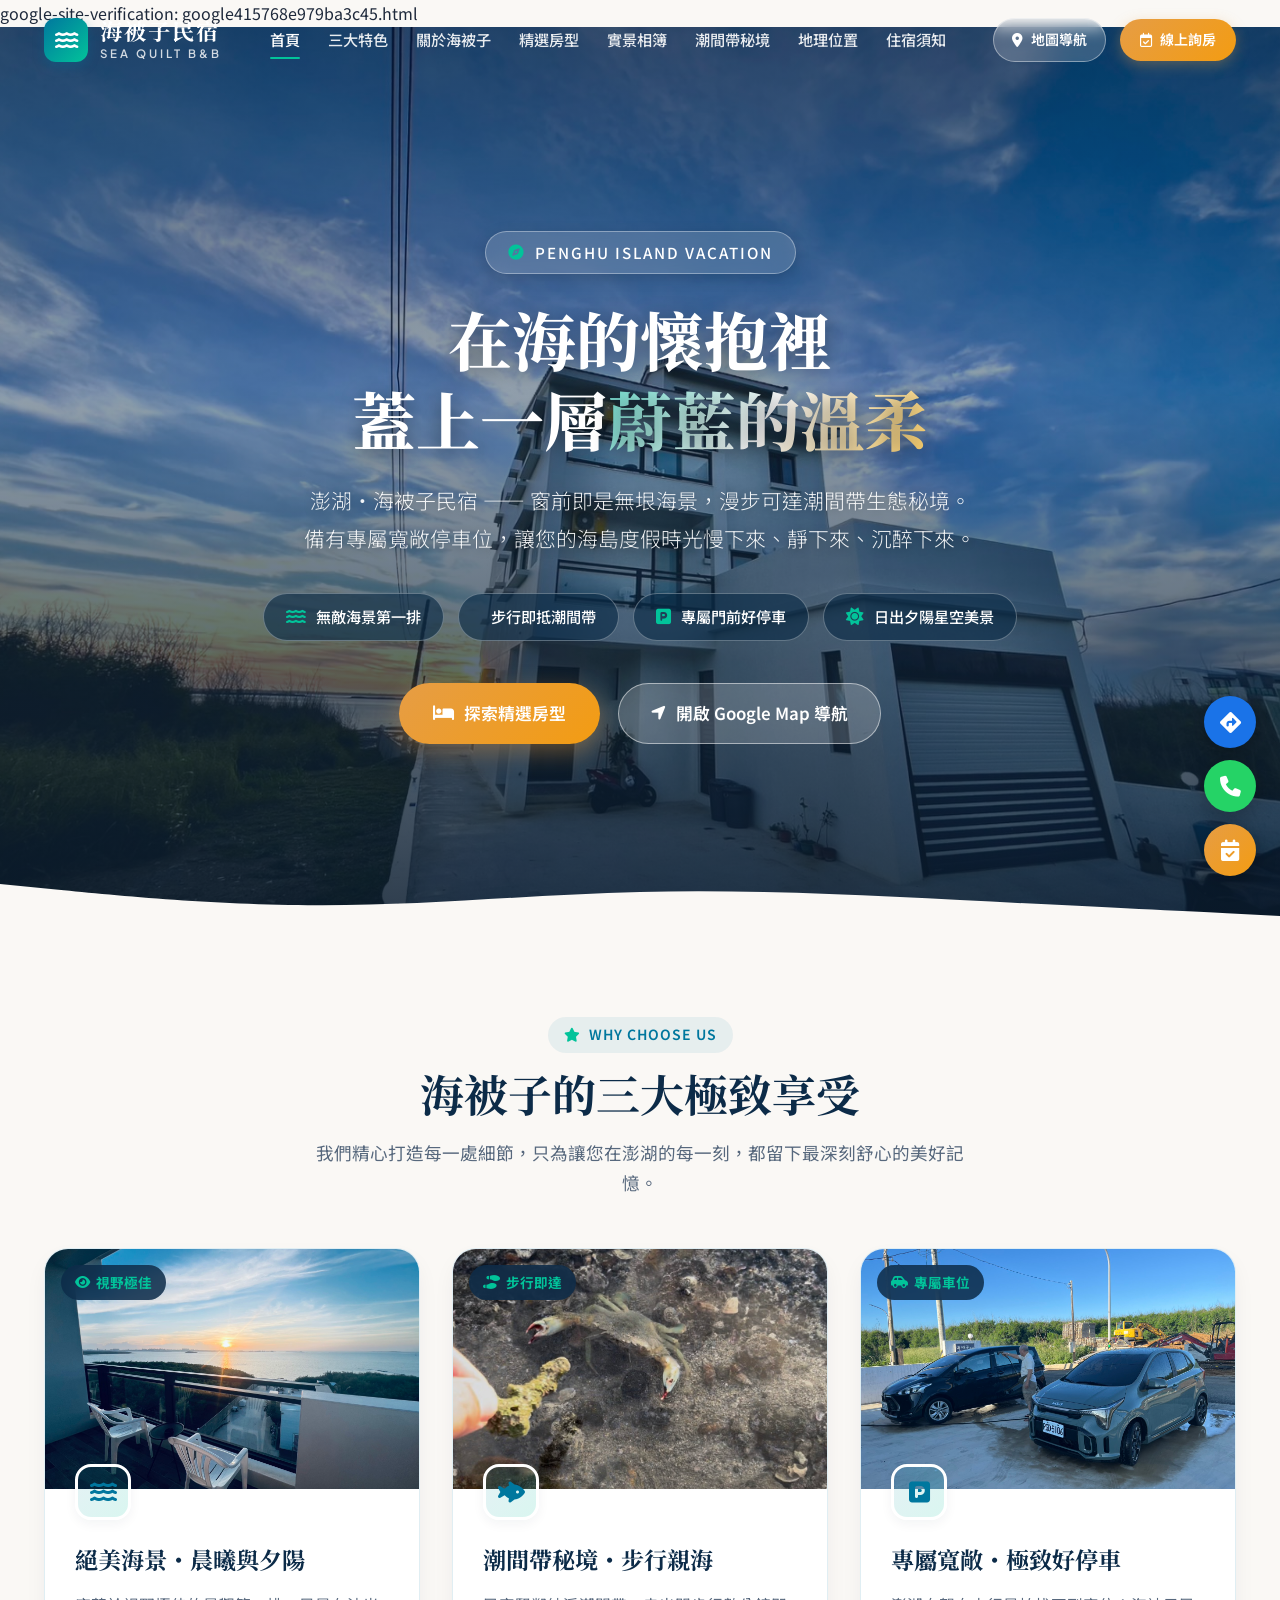
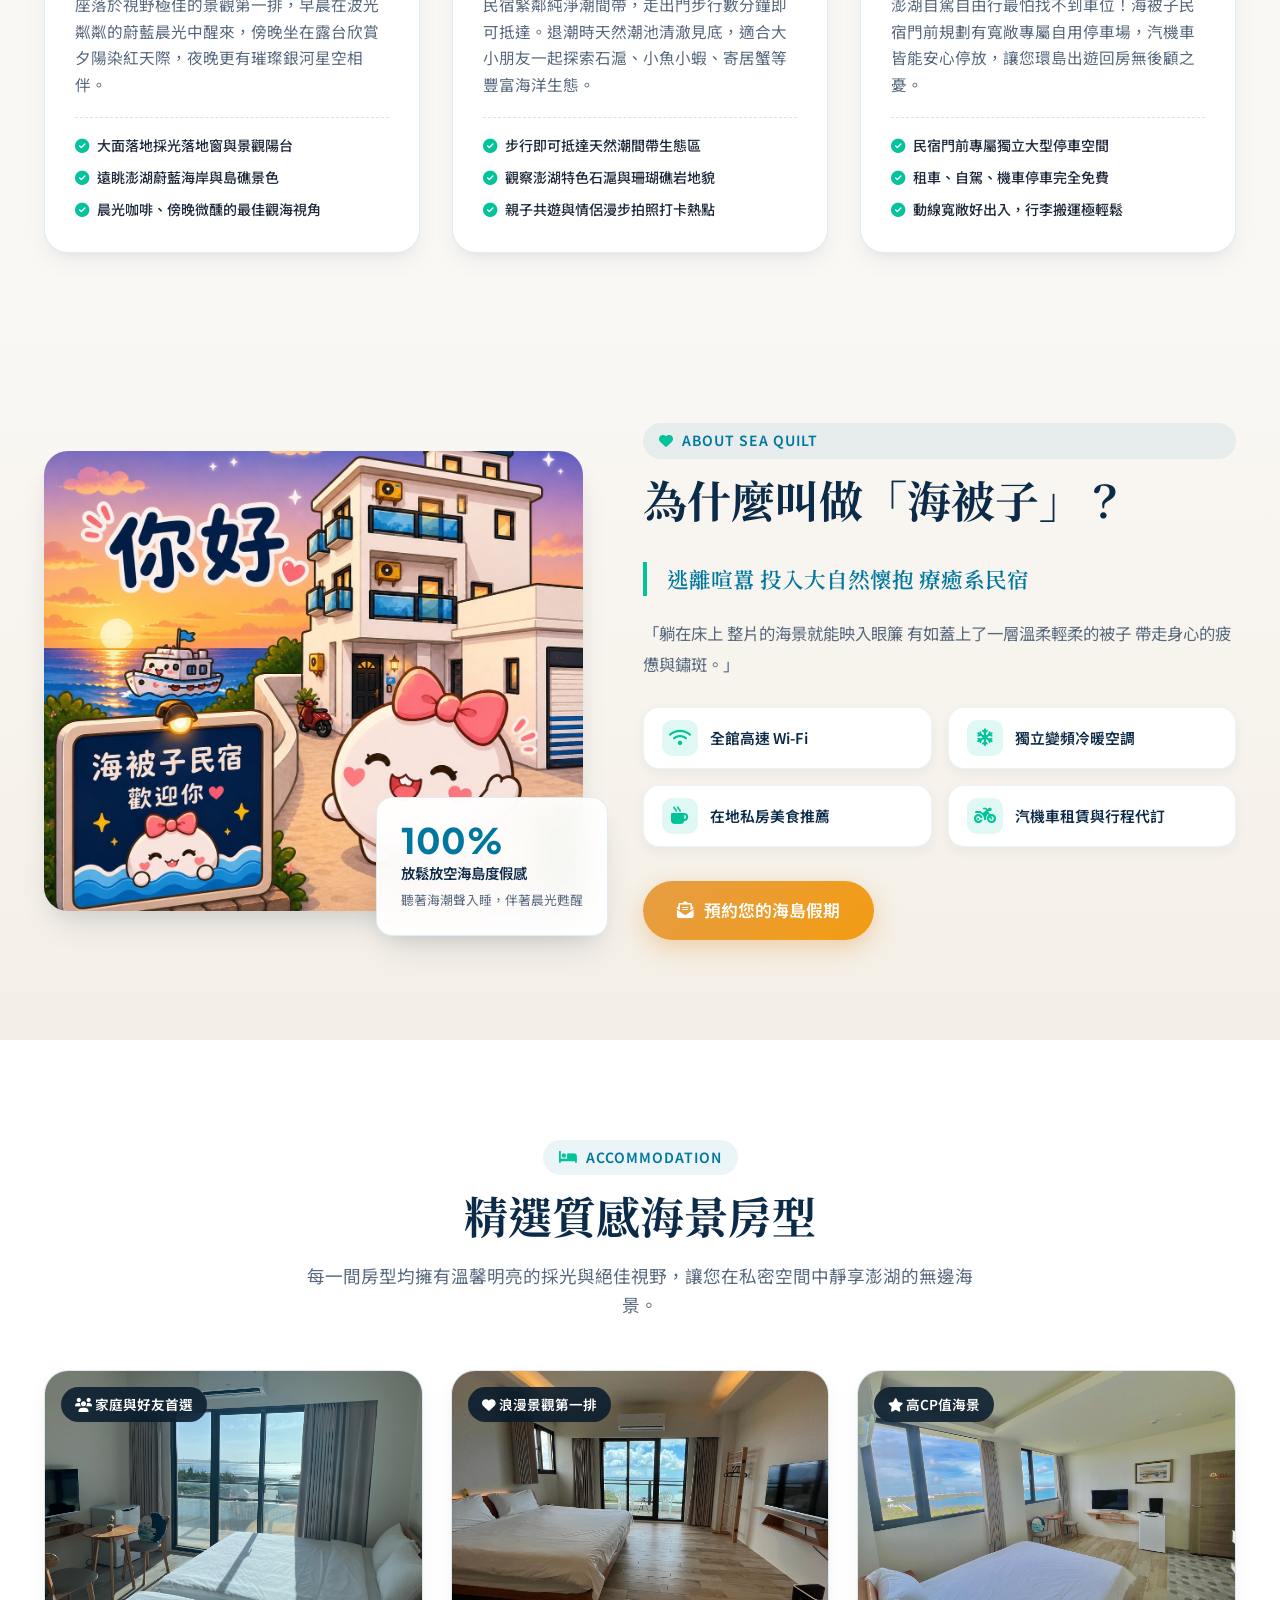
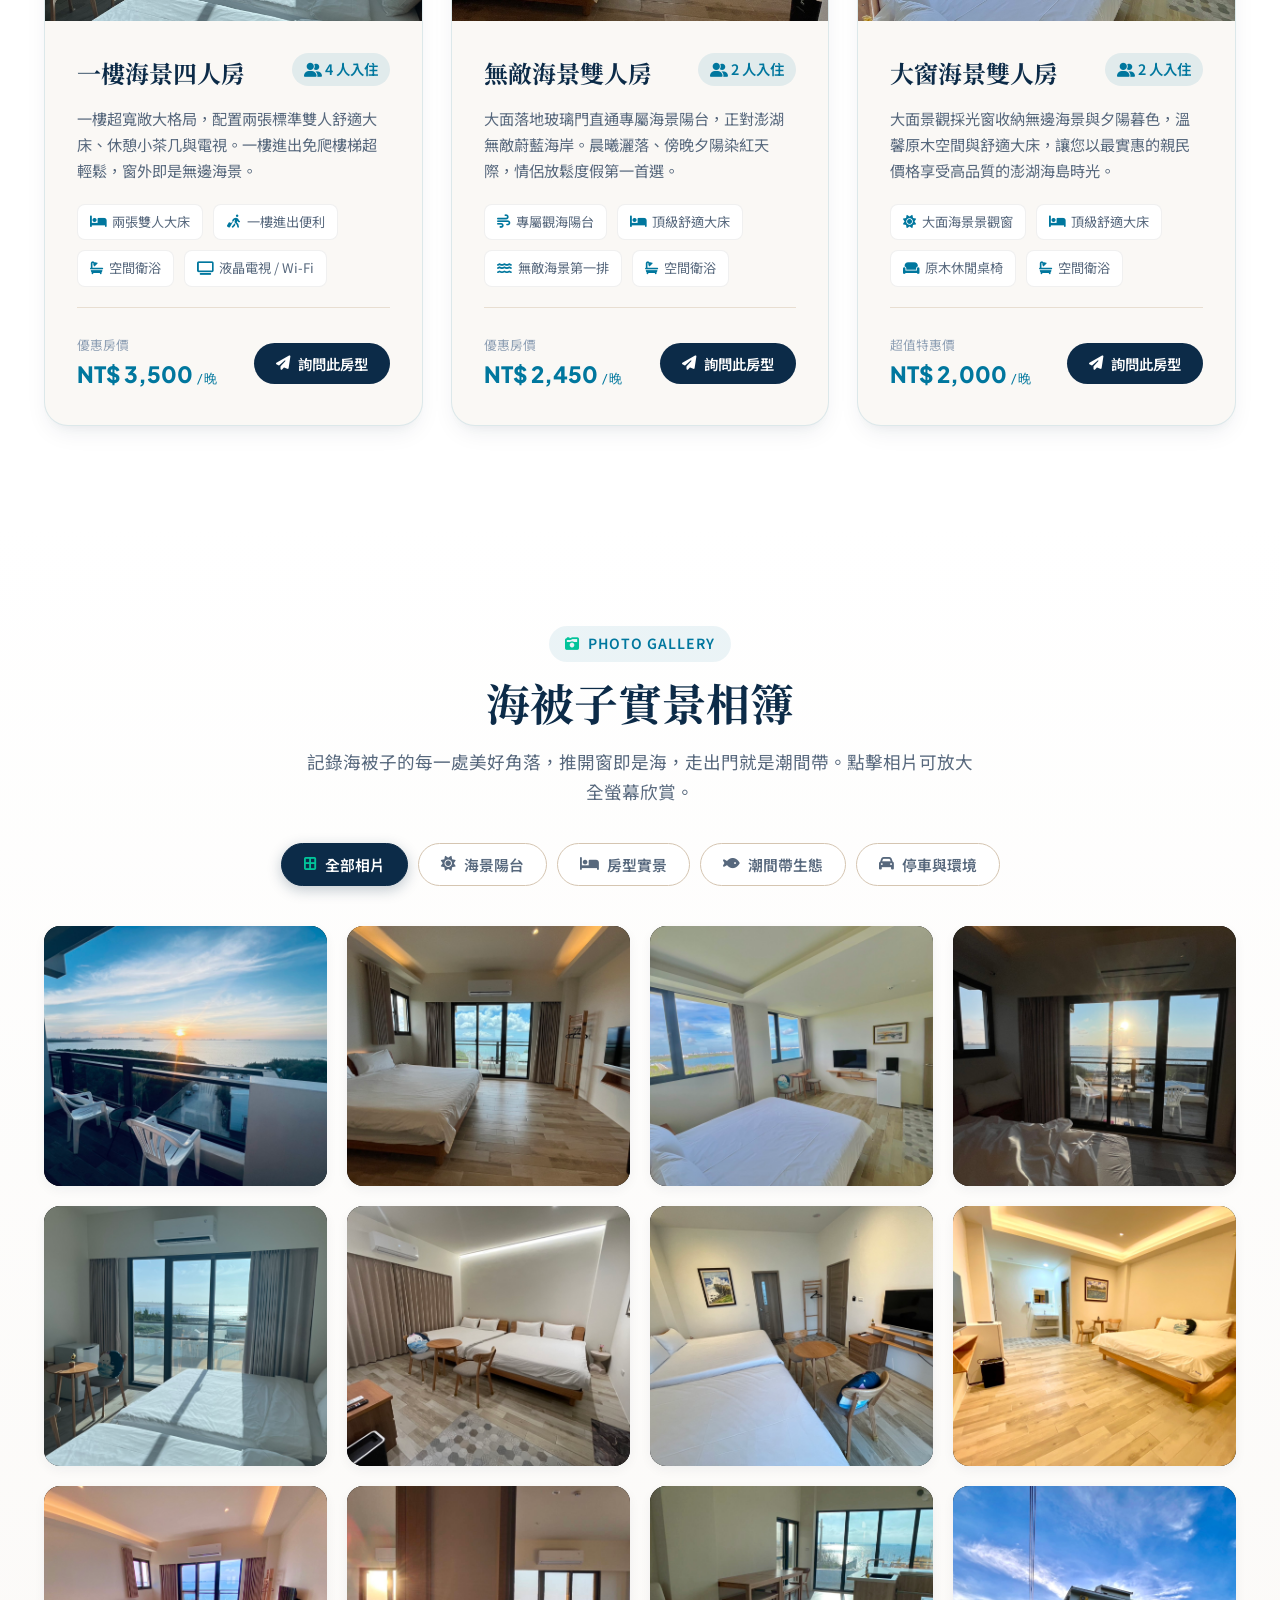
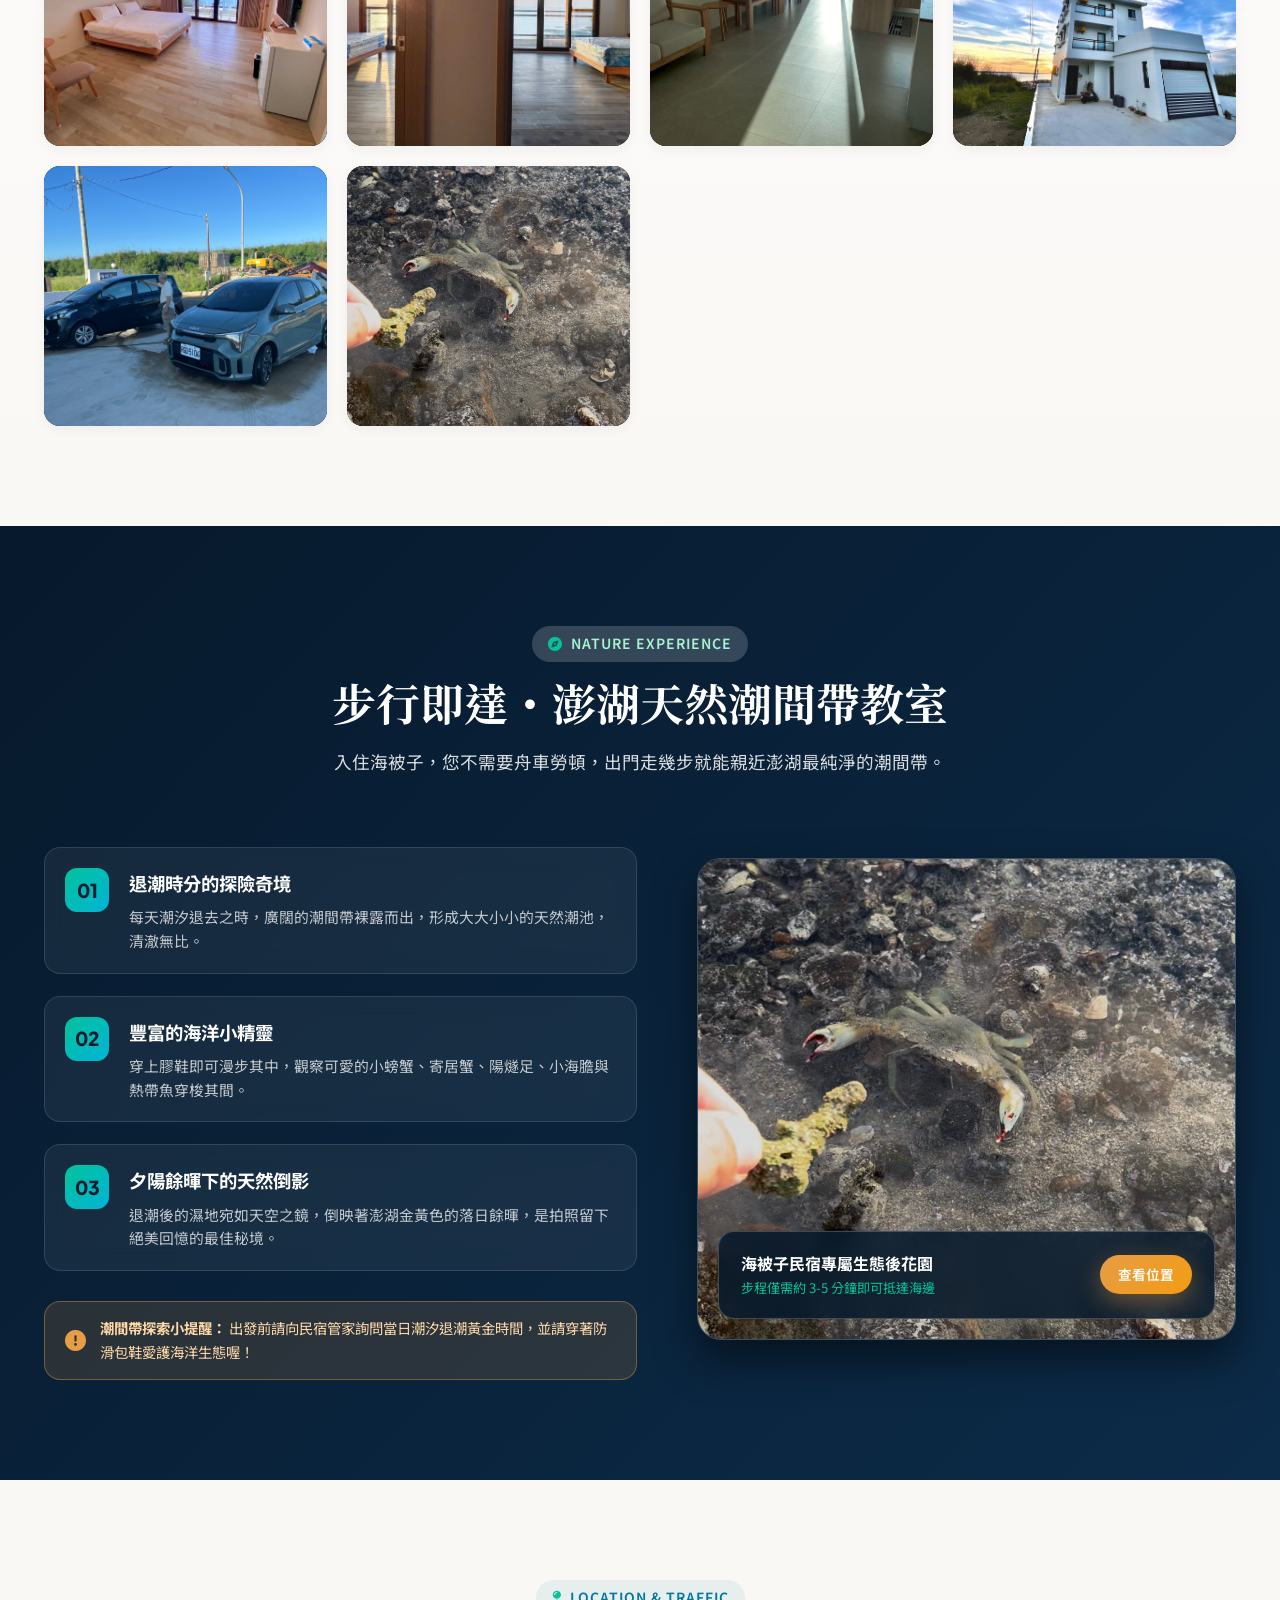
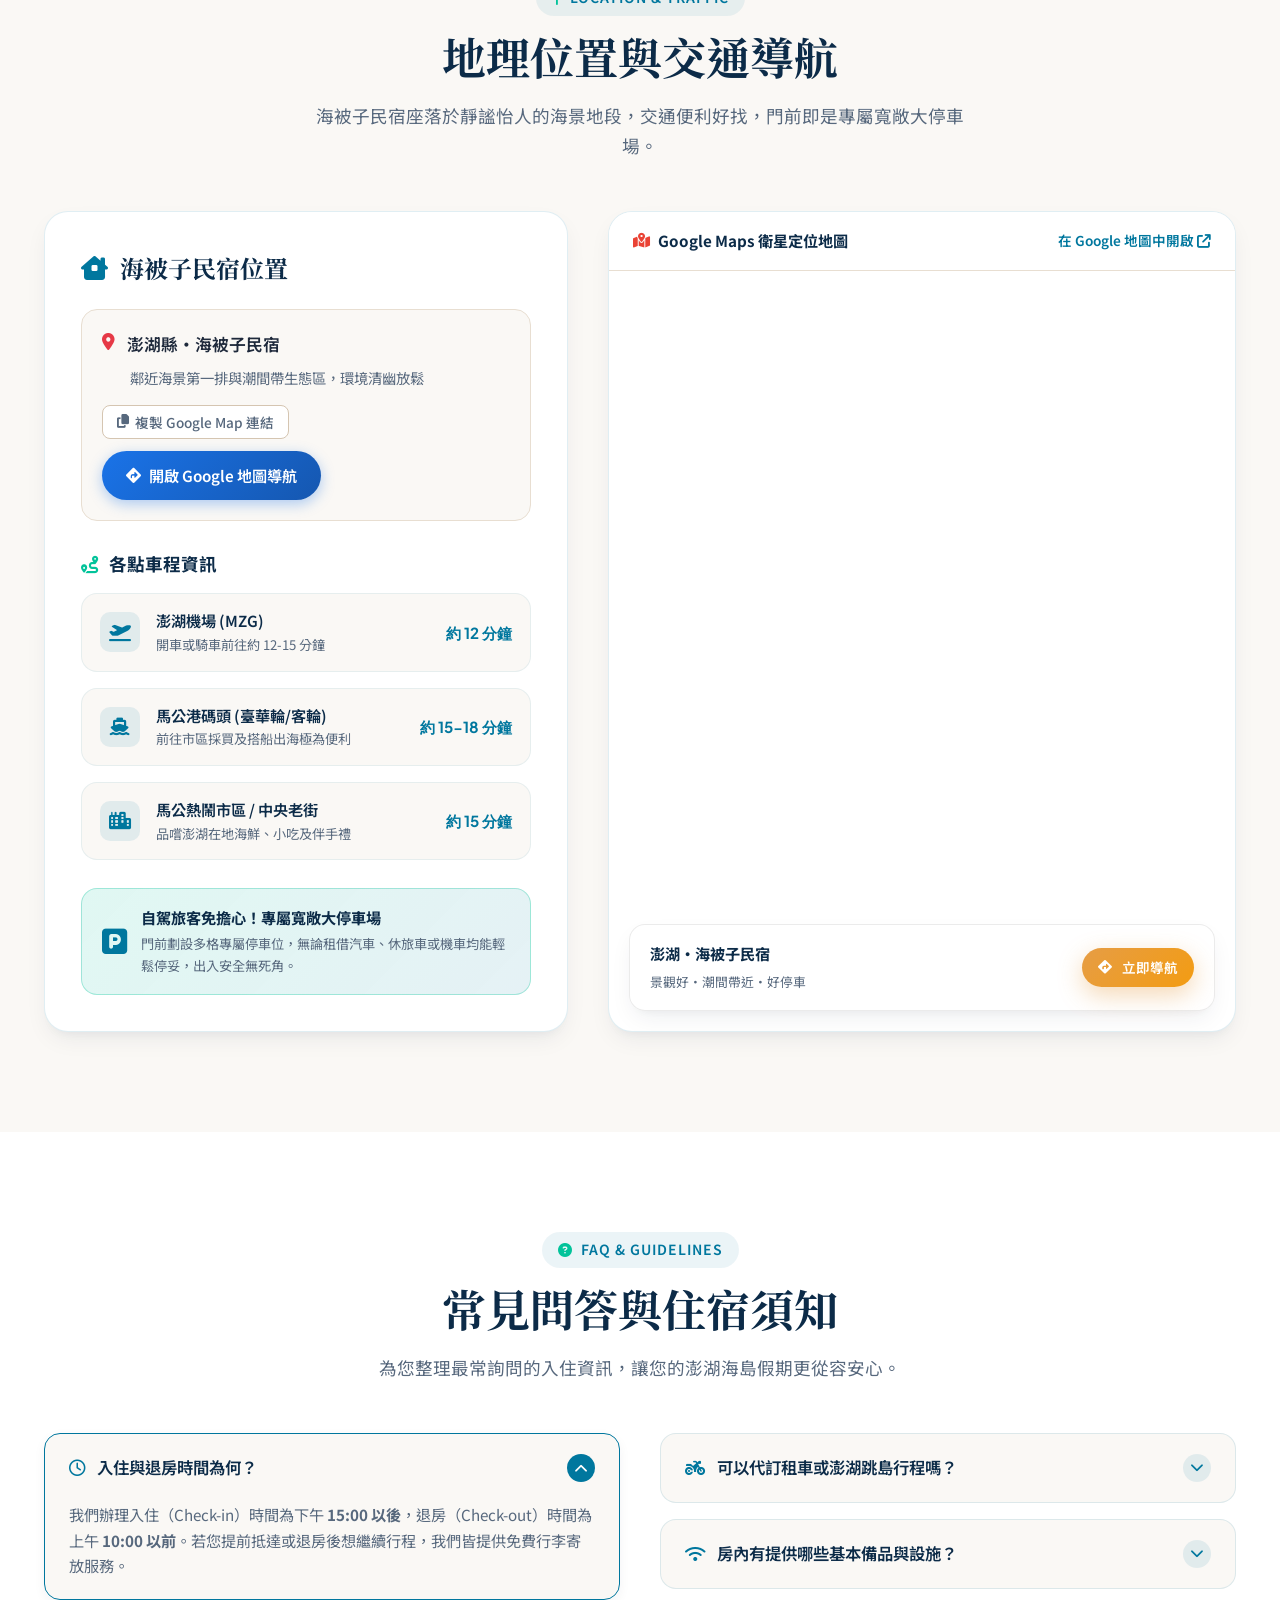
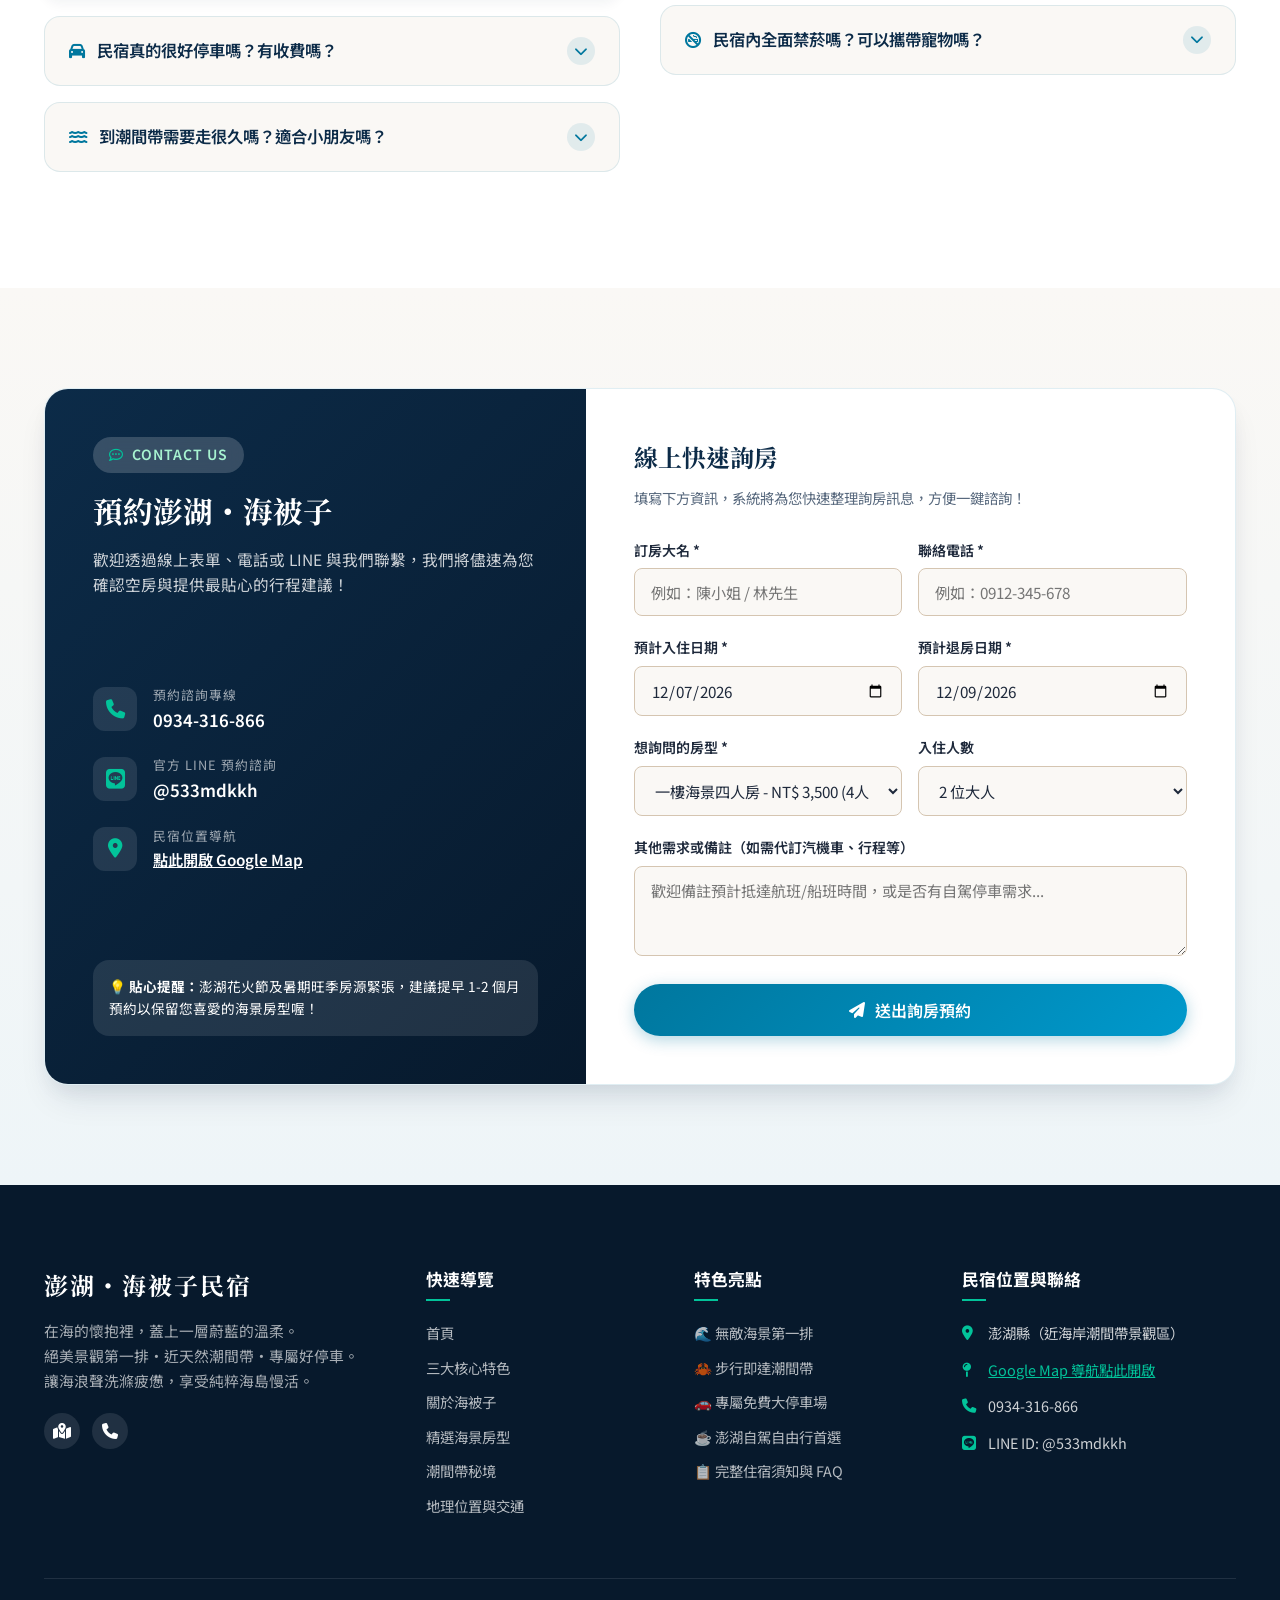
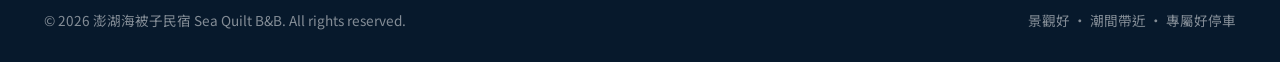
==== commit 4afb0d0c: "Update index.html" ====
--- a/index.html
+++ b/index.html
@@ -3,6 +3,7 @@
 
 
 <head>
+  google-site-verification: google415768e979ba3c45.html
   <meta charset="UTF-8">
   <meta name="viewport" content="width=device-width, initial-scale=1.0">
   <title>澎湖海被子民宿 | Sea Quilt B&B - 無敵海景・鄰近潮間帶・專屬好停車</title>
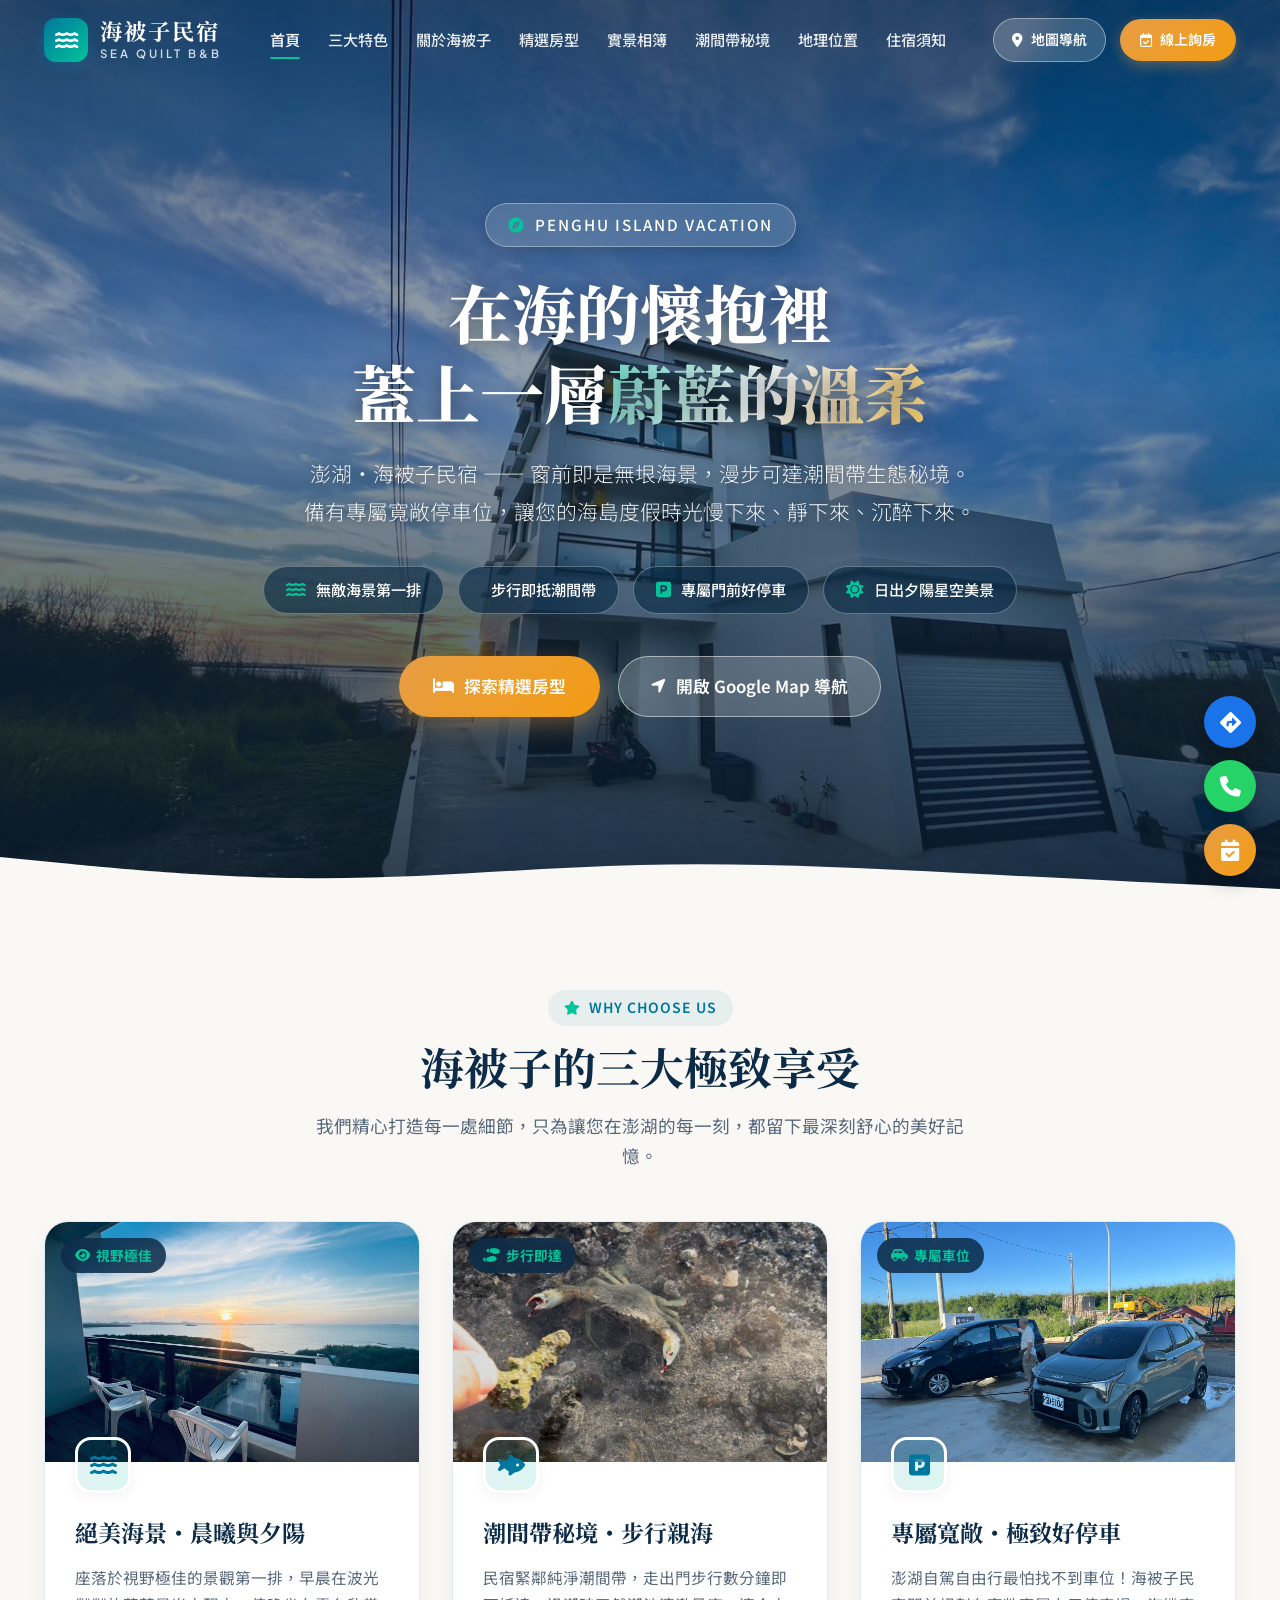
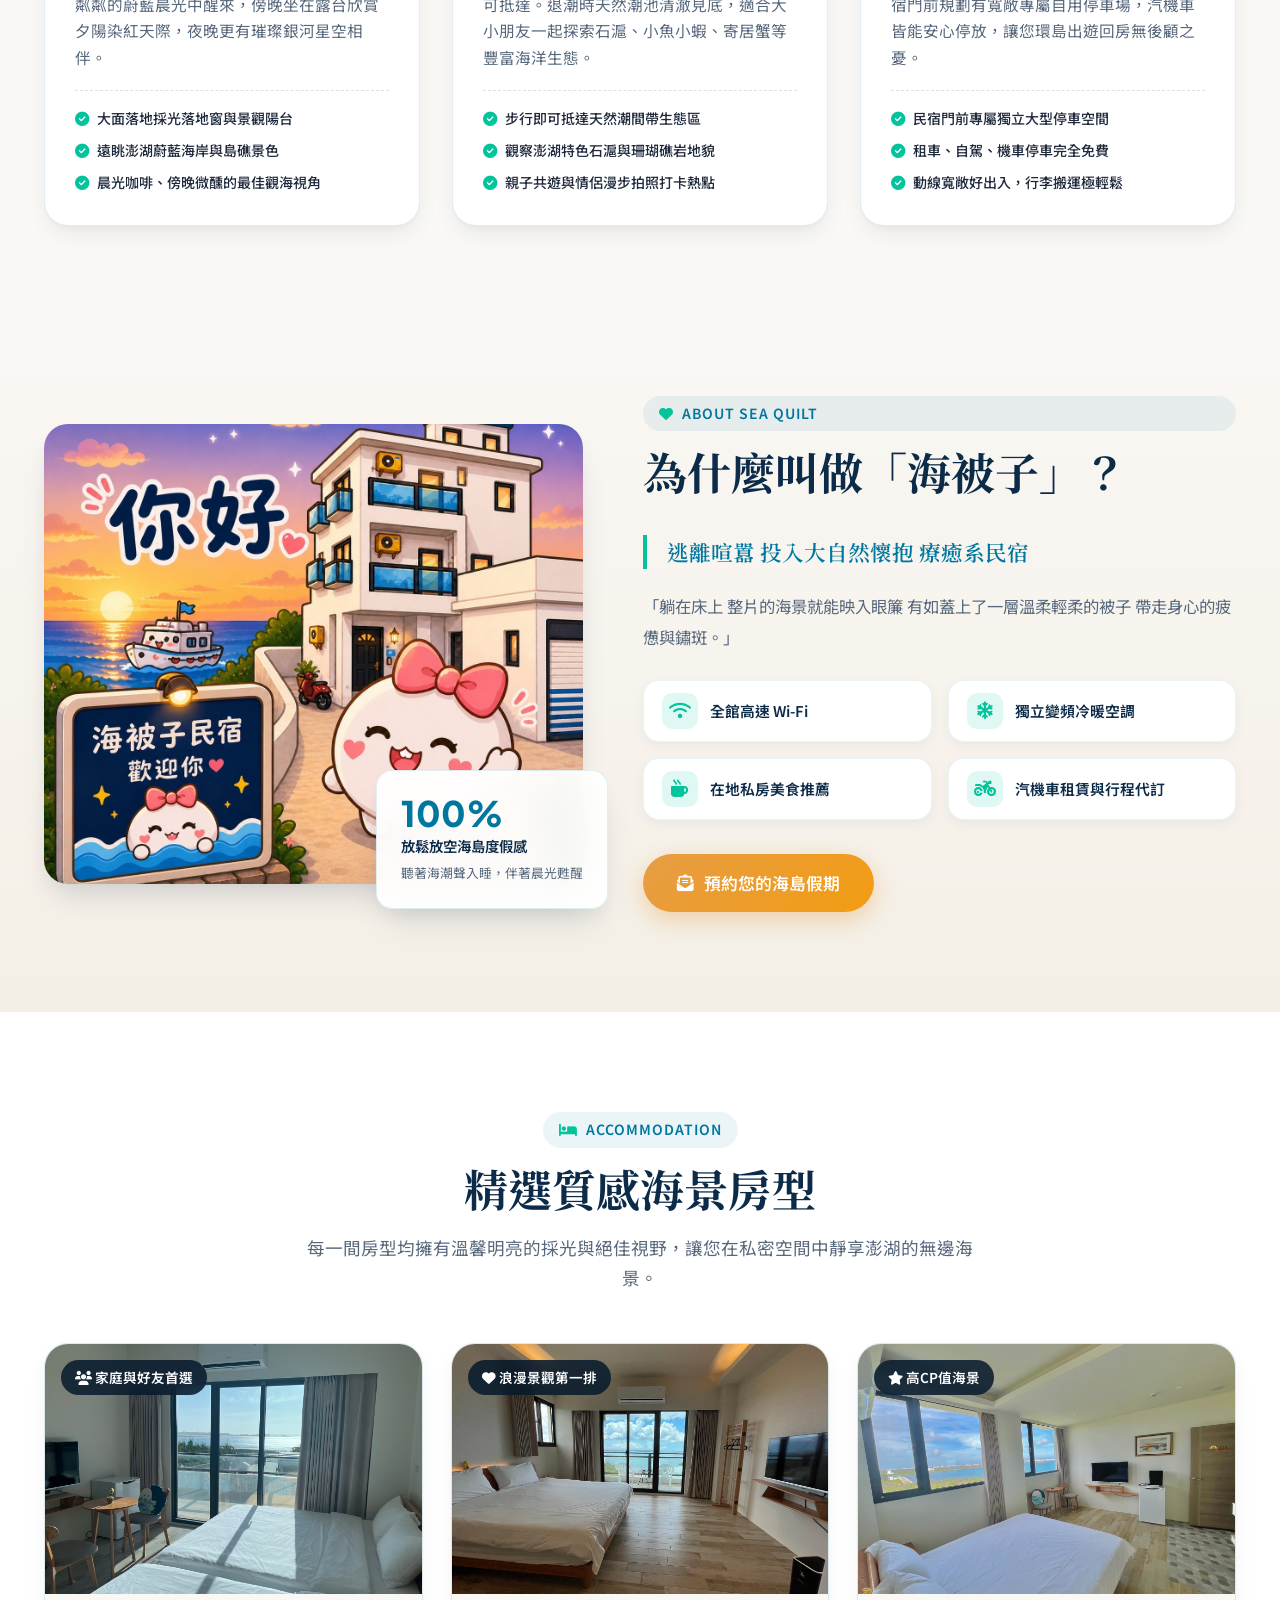
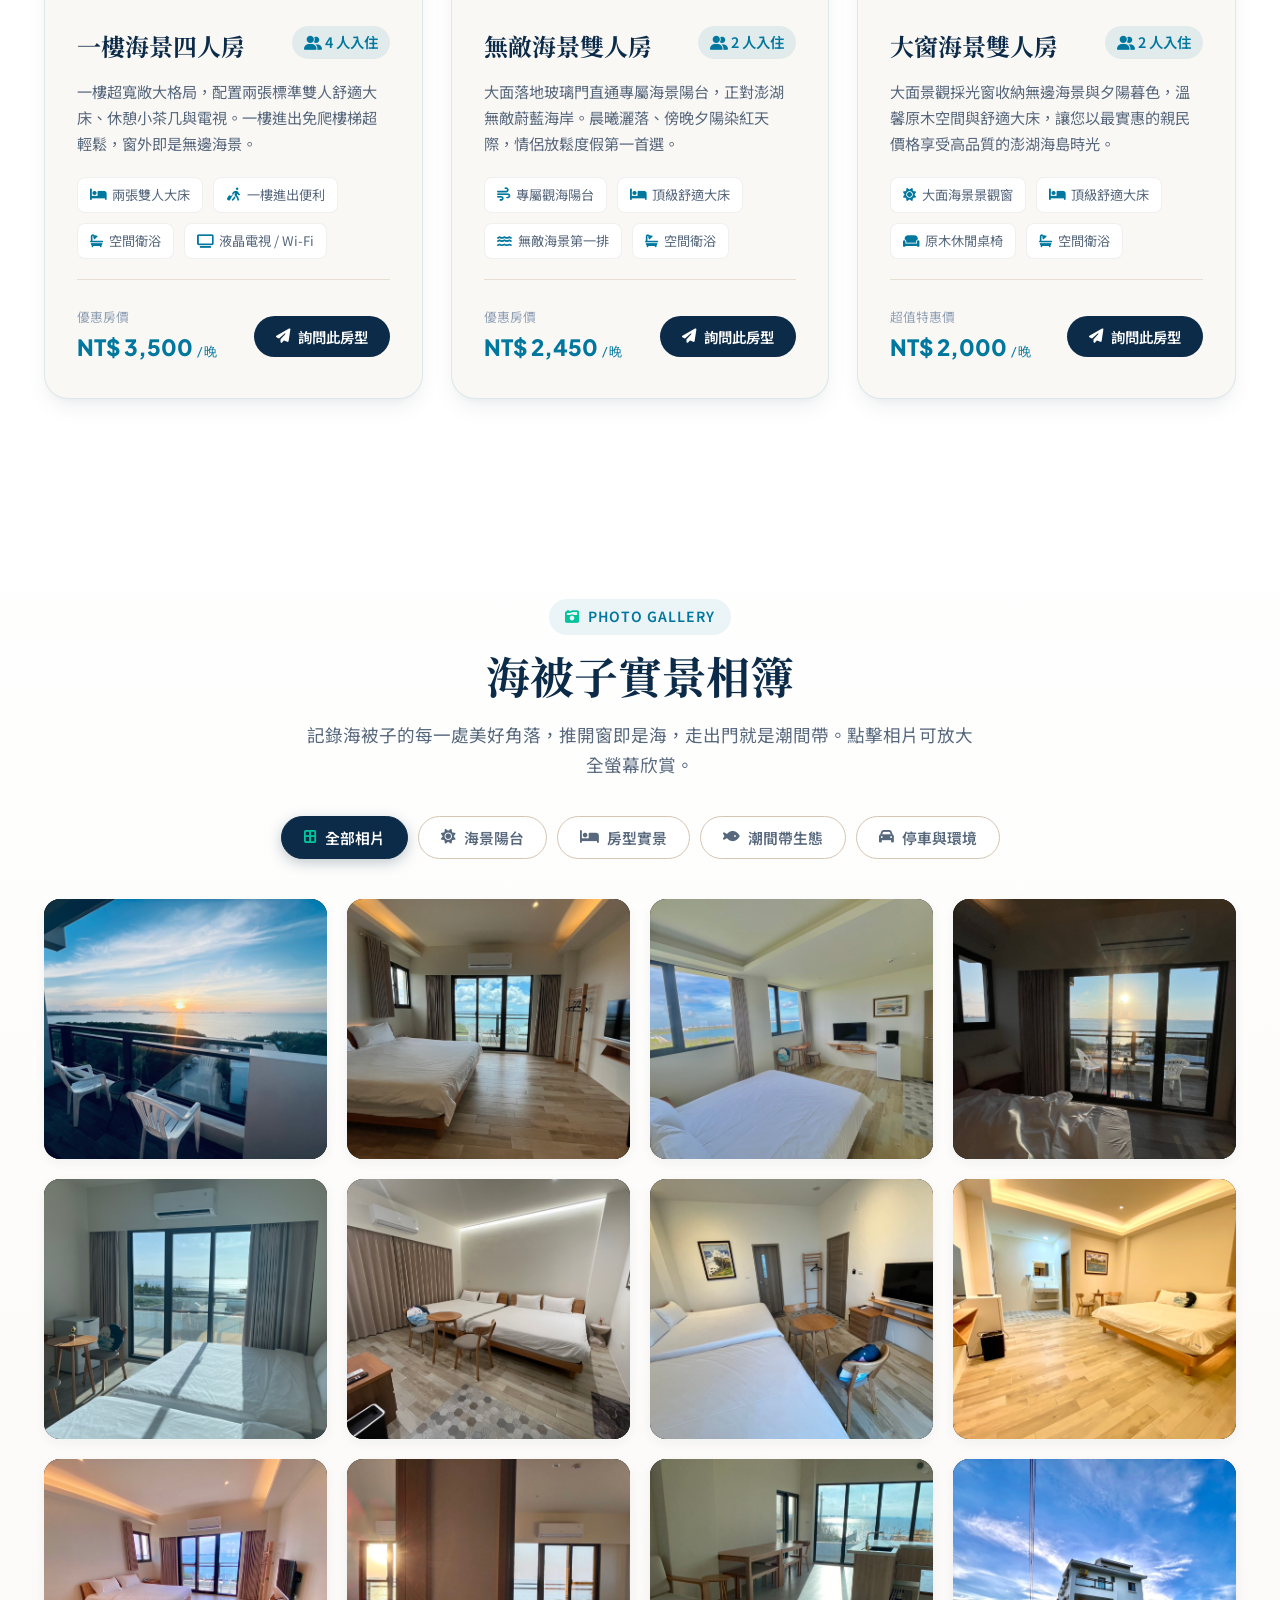
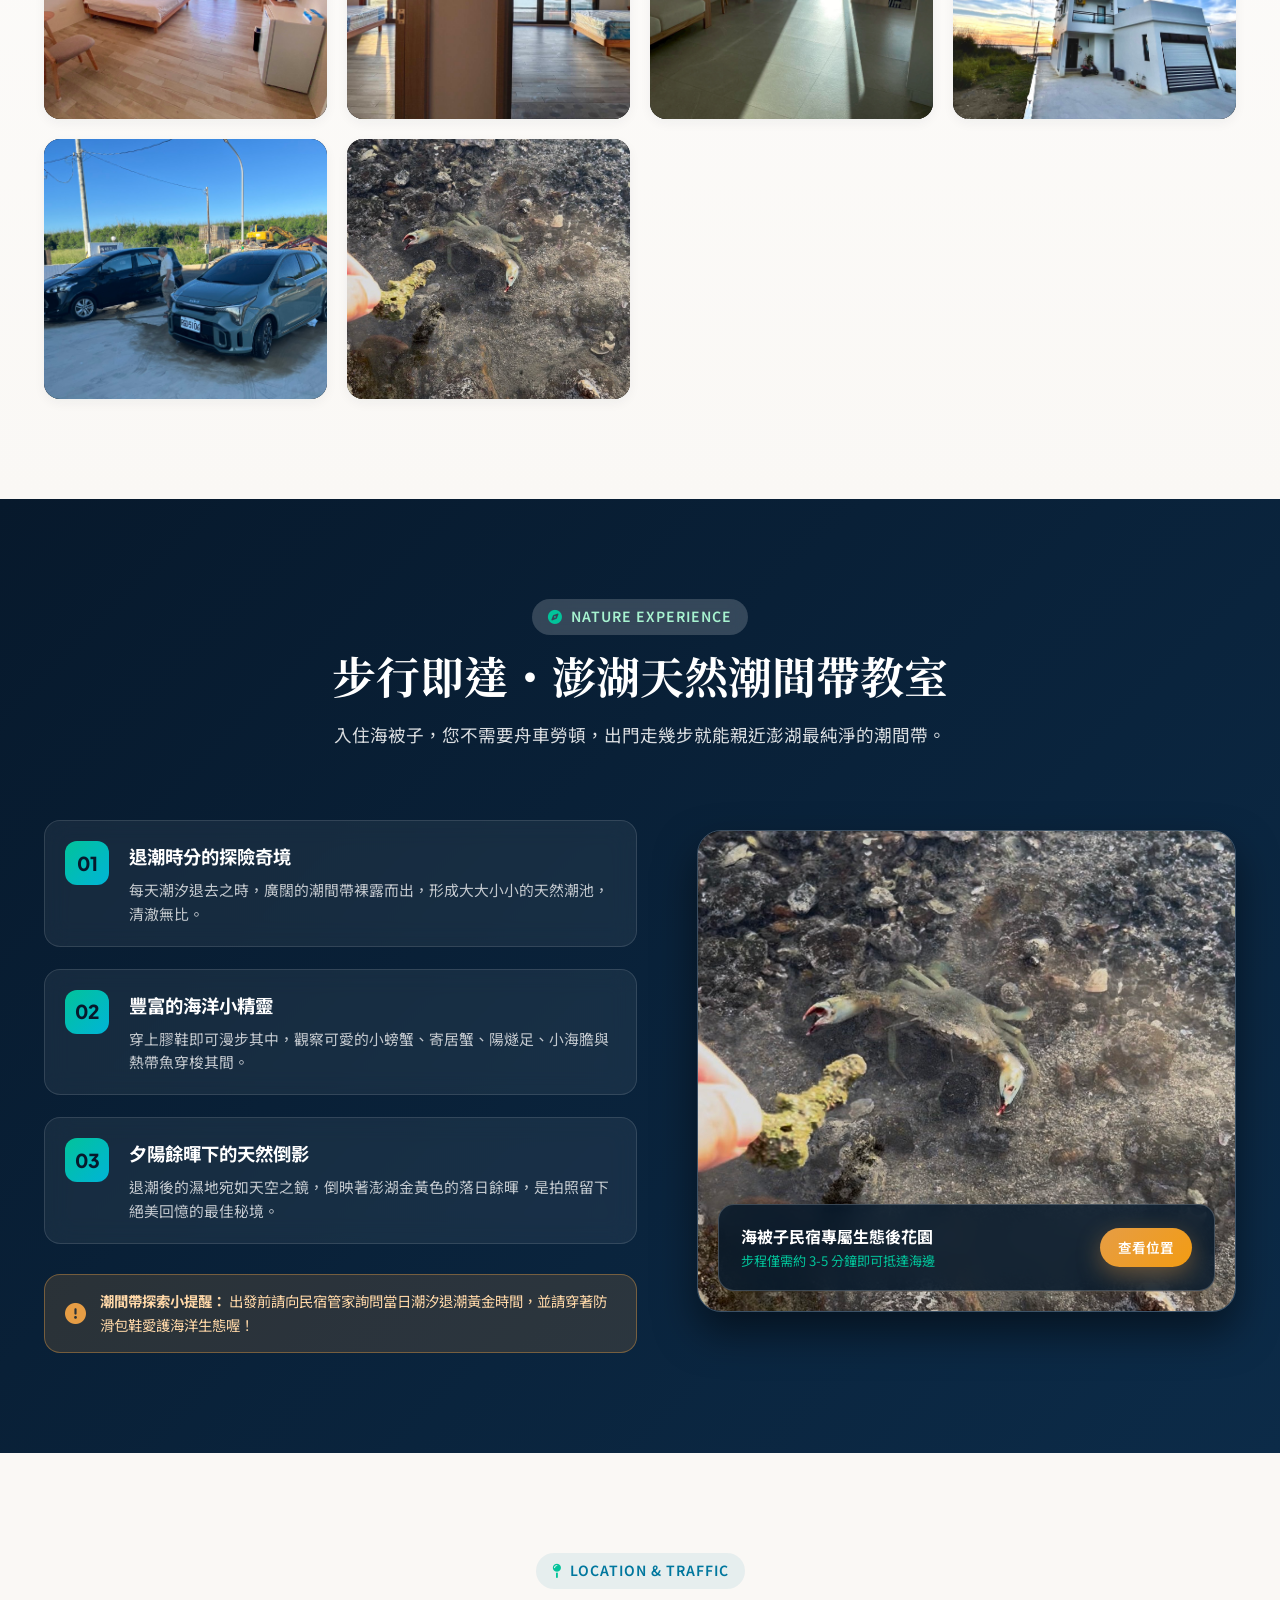
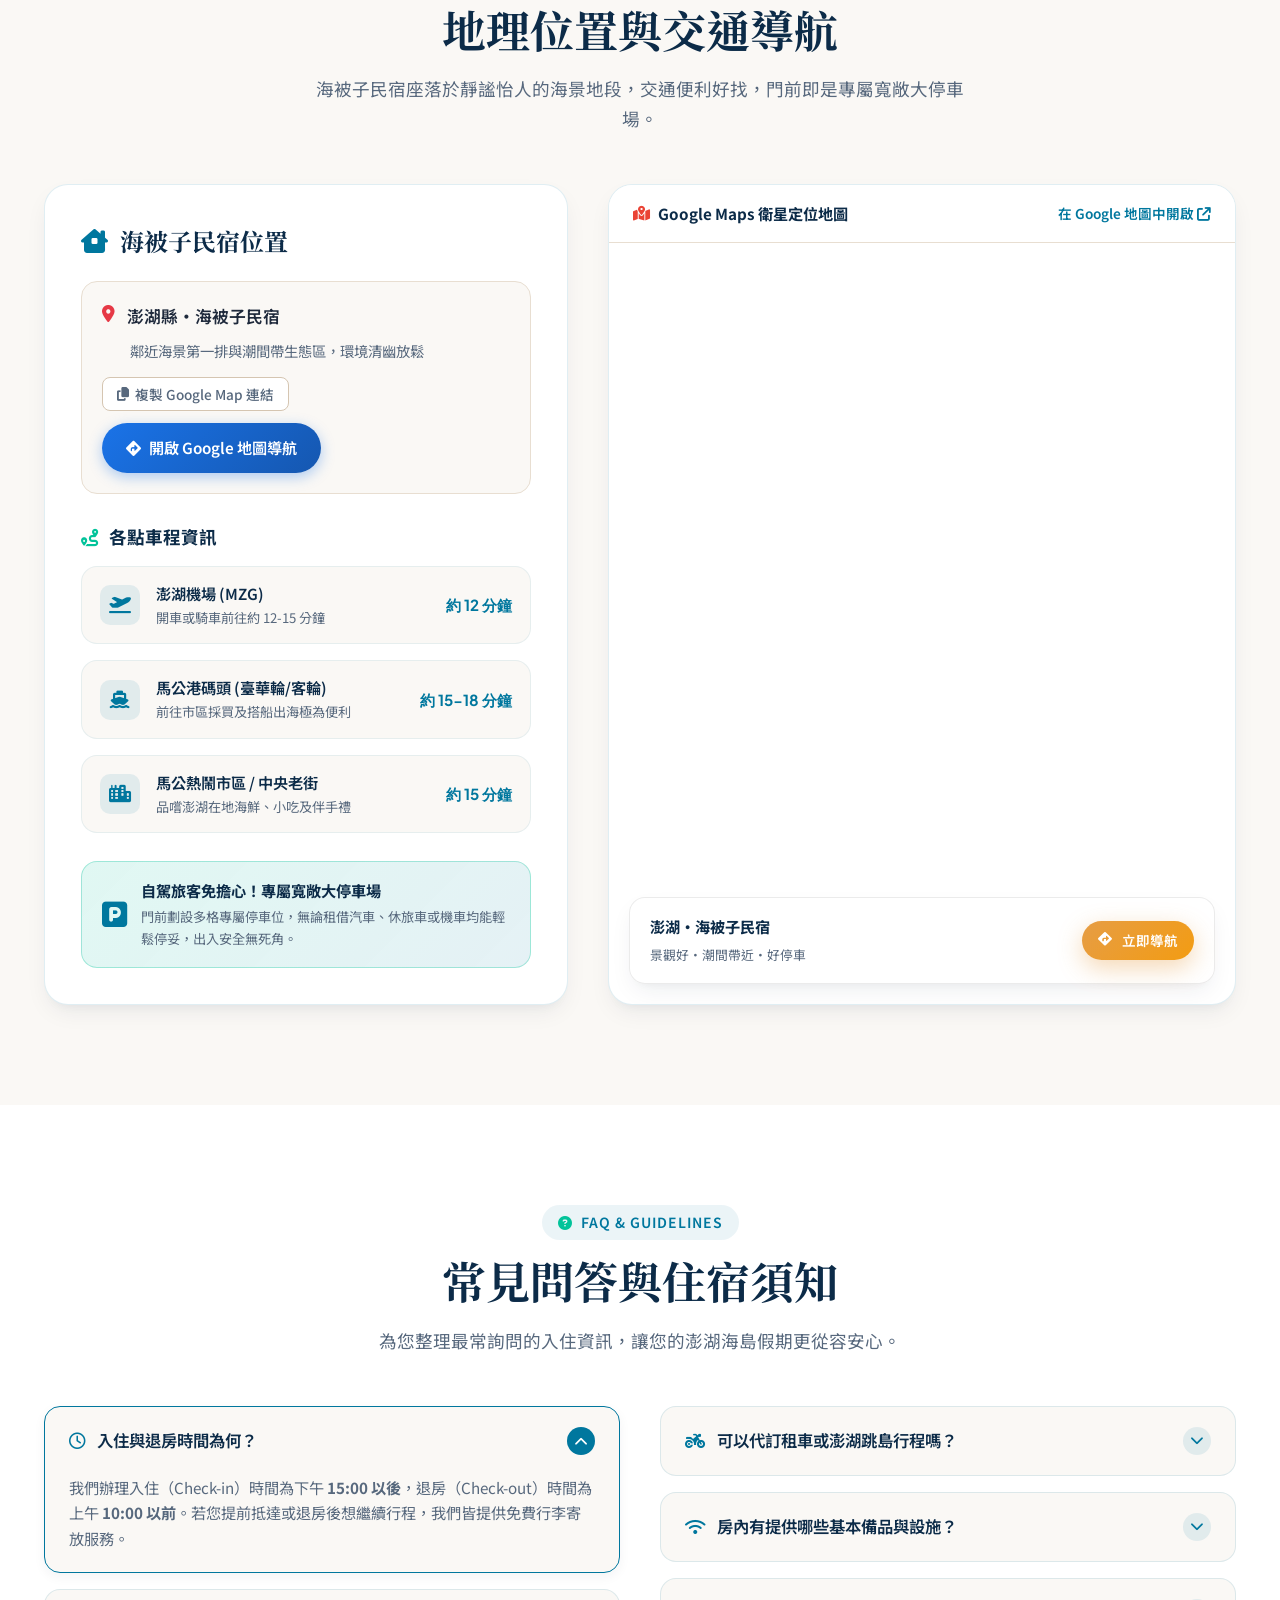
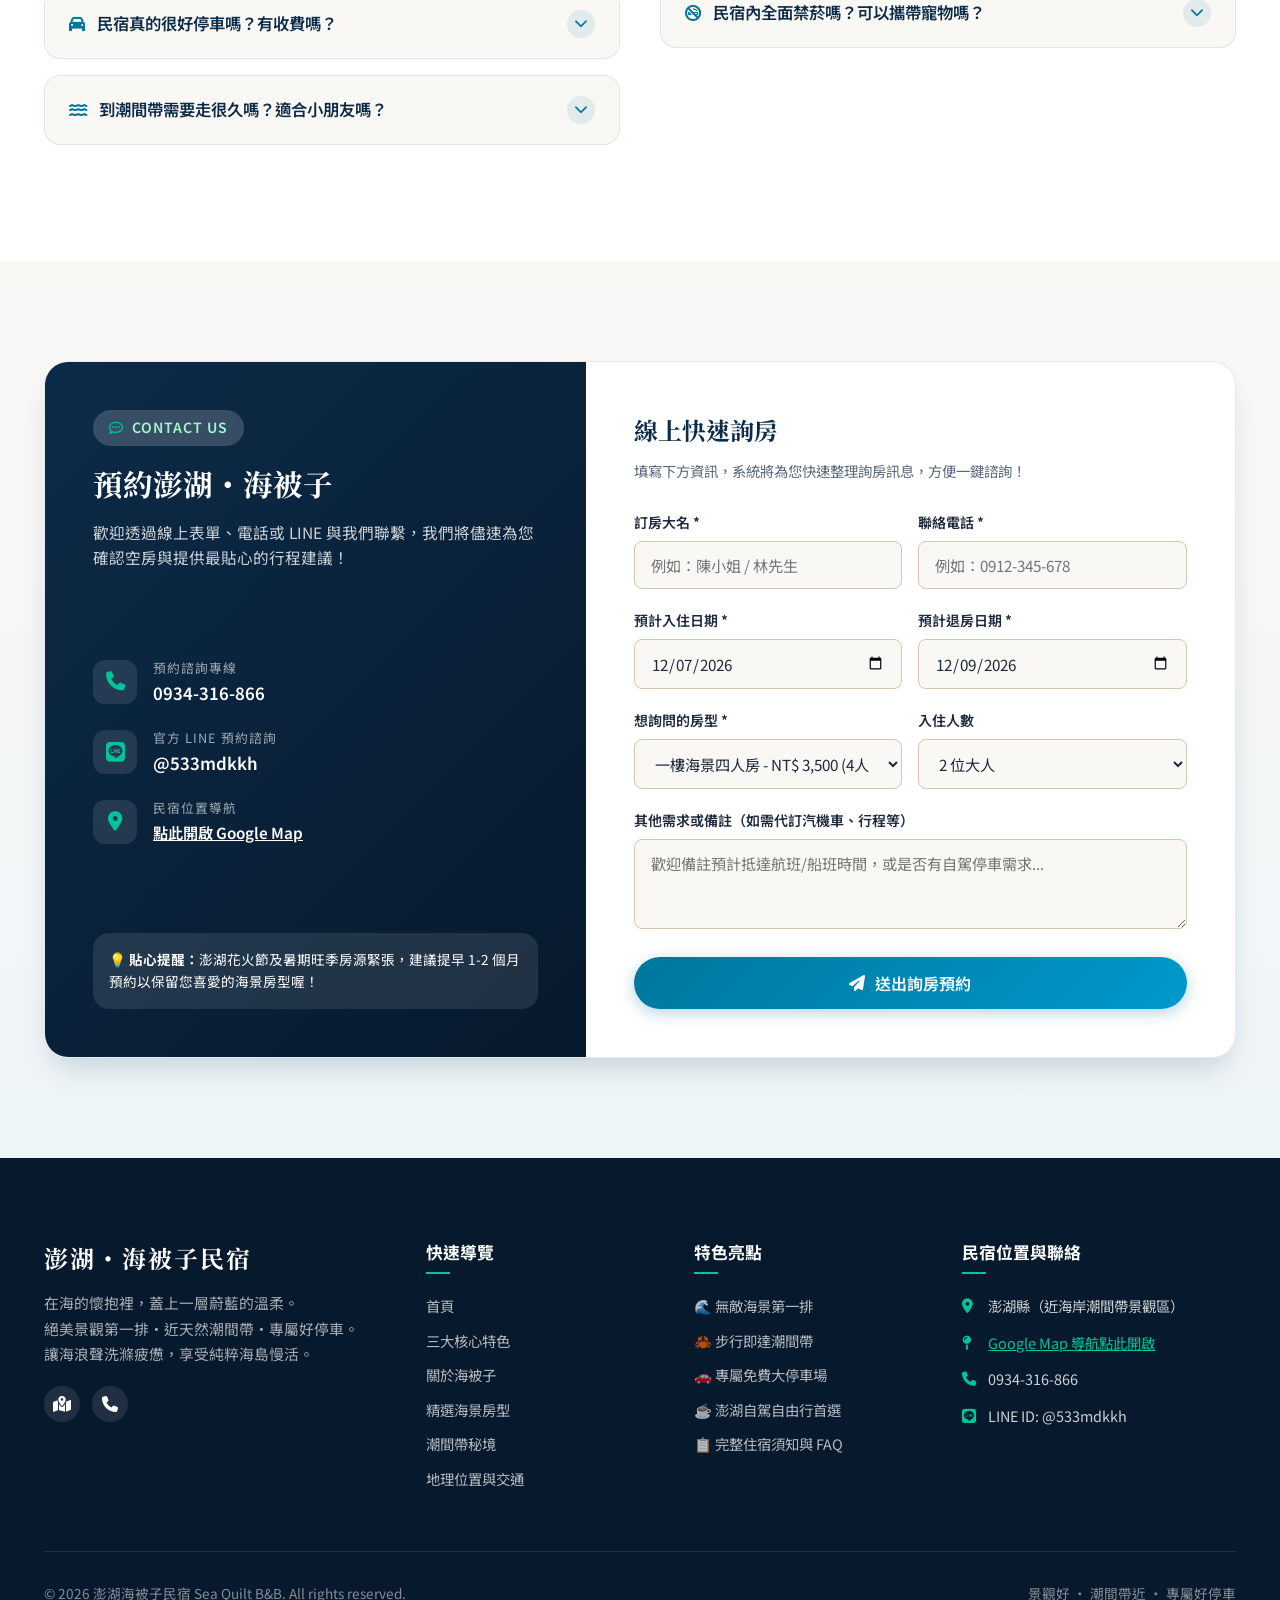
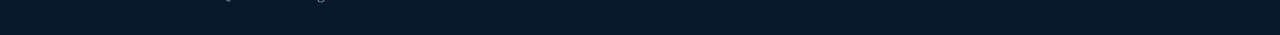
==== commit 4d2bdbbd: "Update index.html" ====
--- a/index.html
+++ b/index.html
@@ -3,7 +3,7 @@
 
 
 <head>
-  google-site-verification: google415768e979ba3c45.html
+  <meta name="google-site-verification" content="google415768e979ba3c45" />
   <meta charset="UTF-8">
   <meta name="viewport" content="width=device-width, initial-scale=1.0">
   <title>澎湖海被子民宿 | Sea Quilt B&B - 無敵海景・鄰近潮間帶・專屬好停車</title>
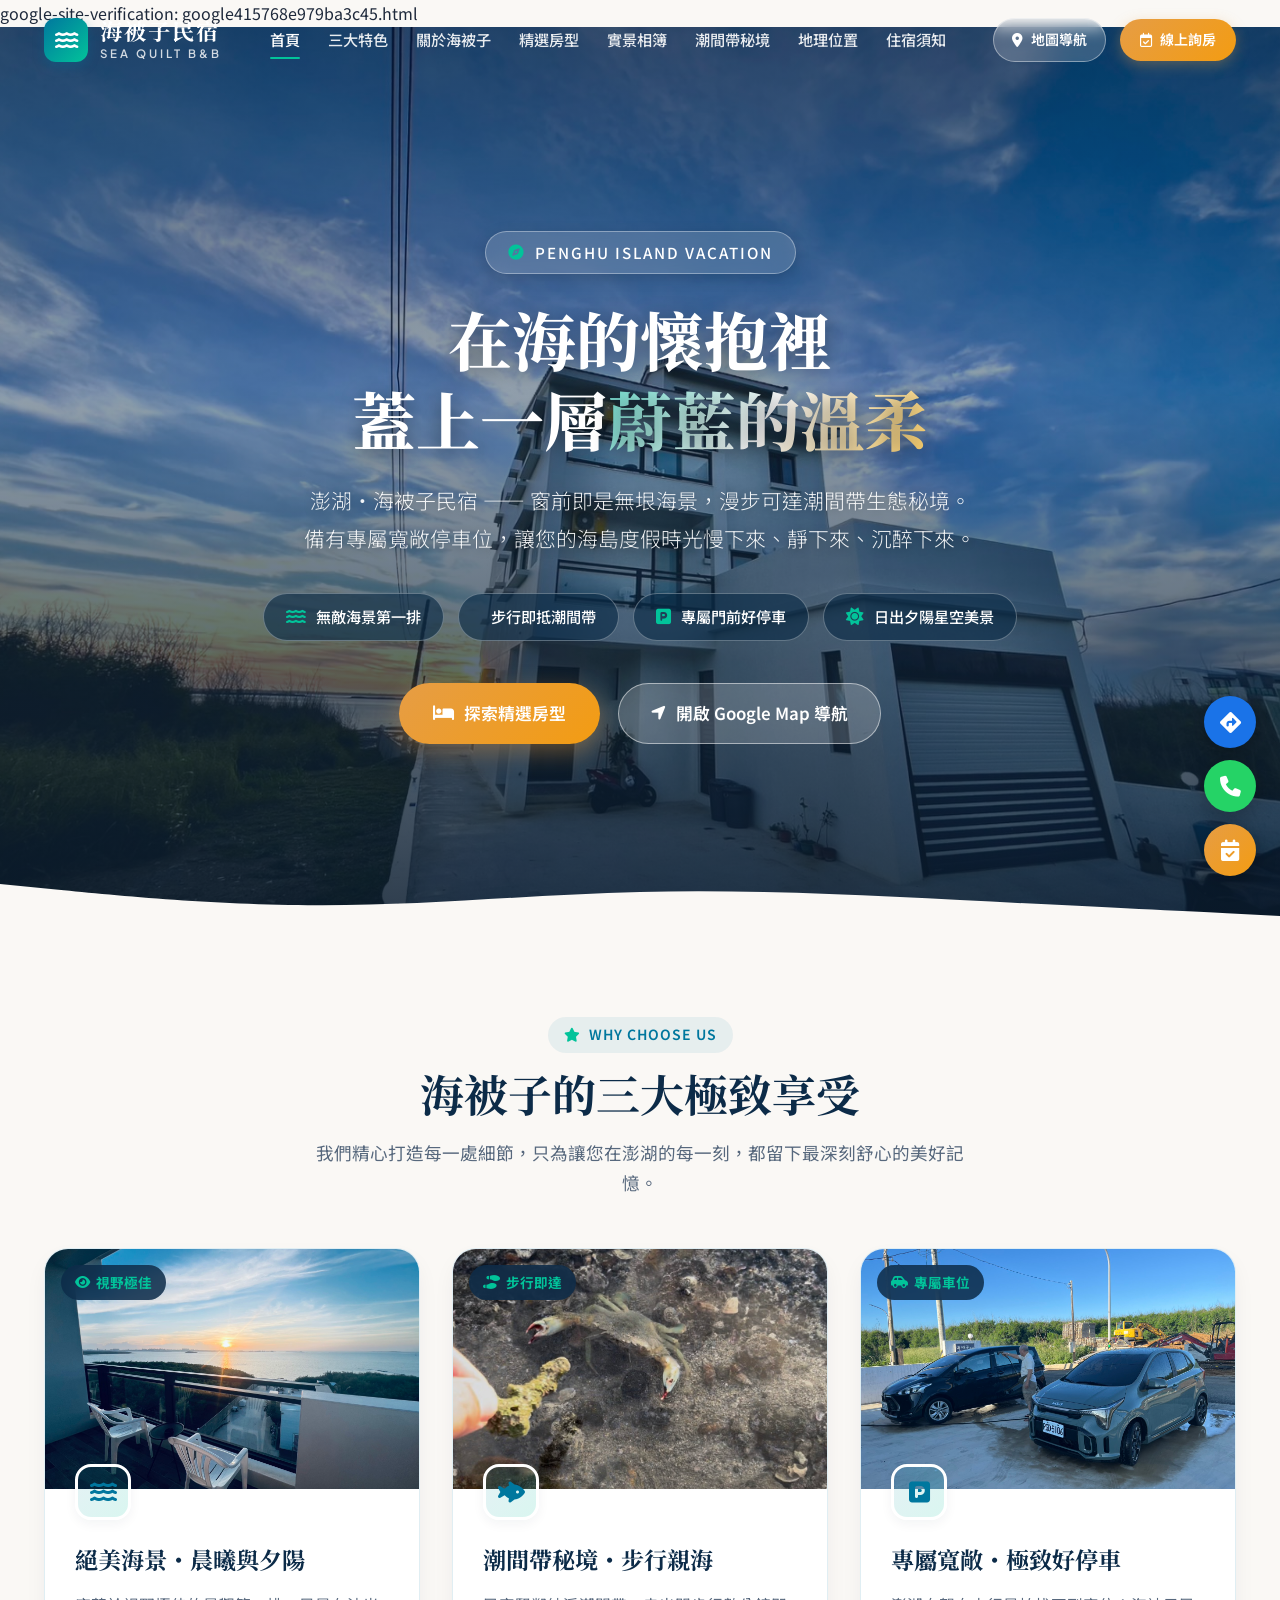
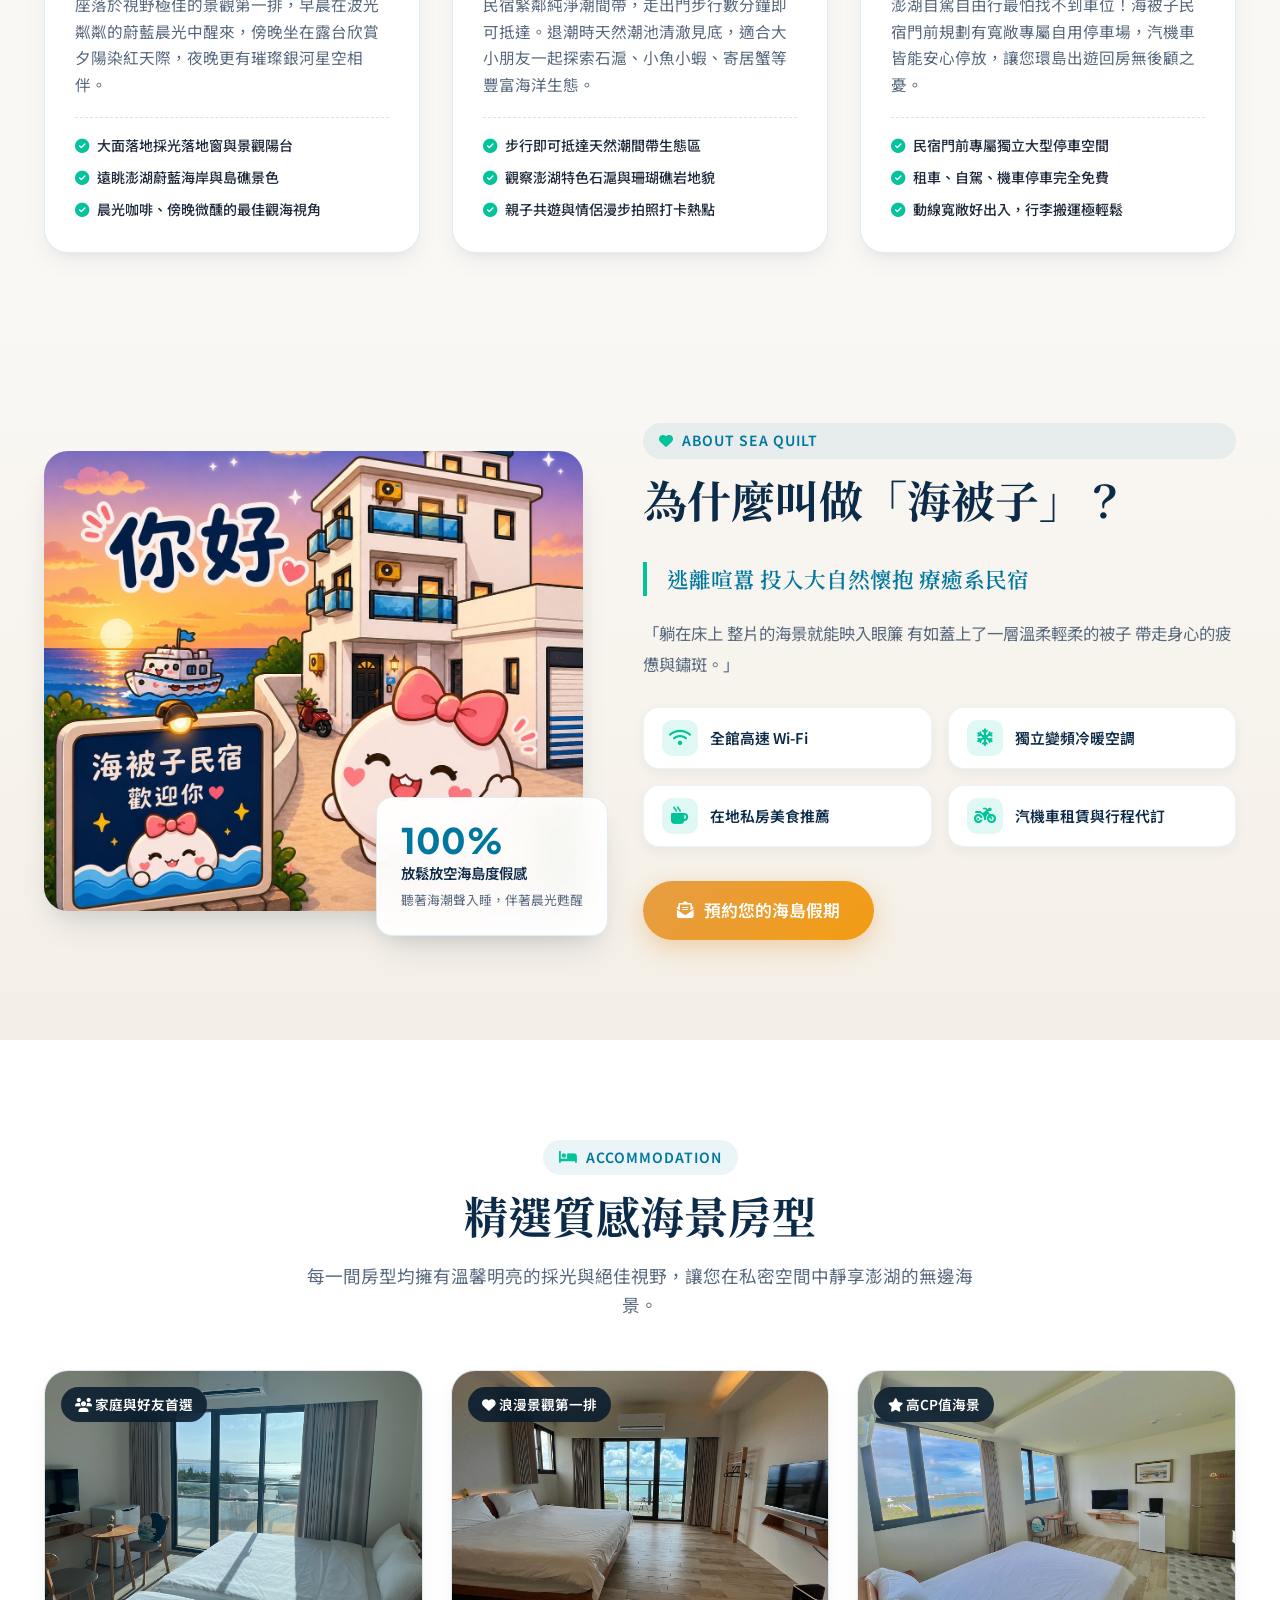
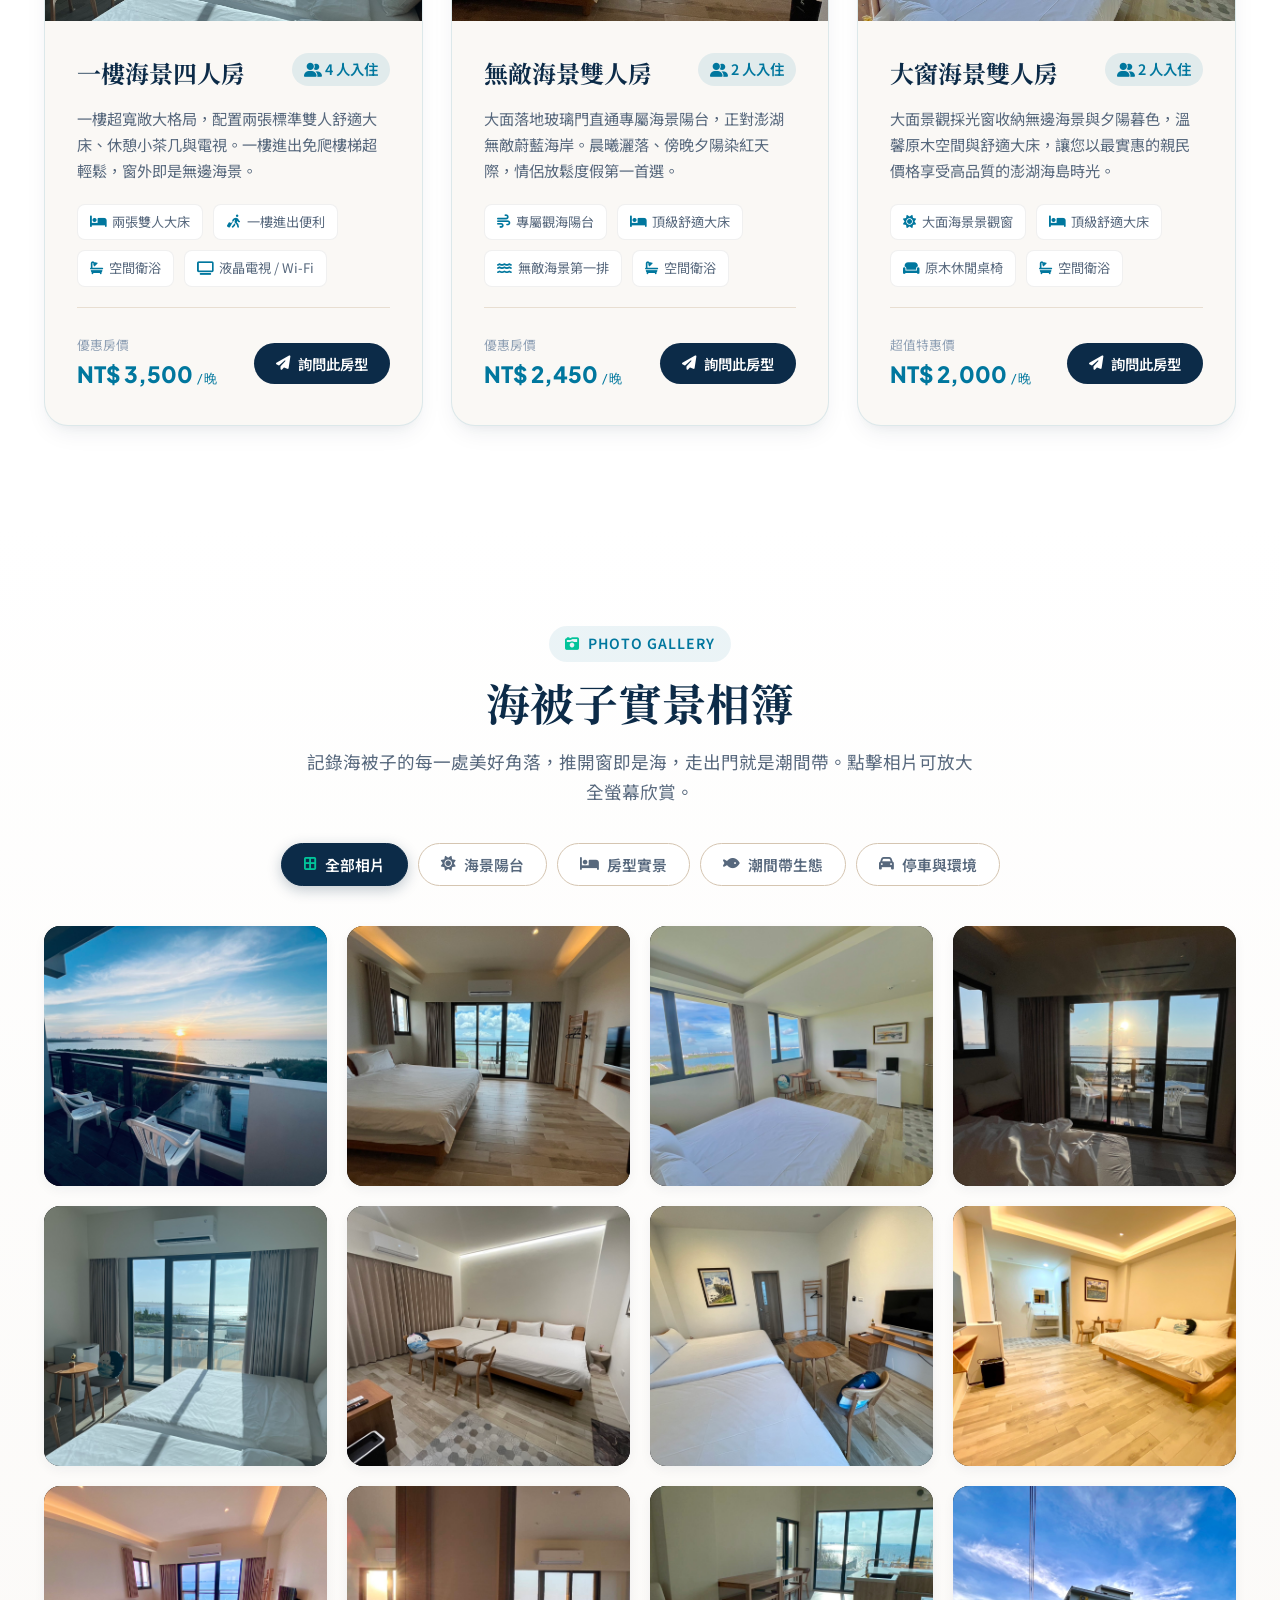
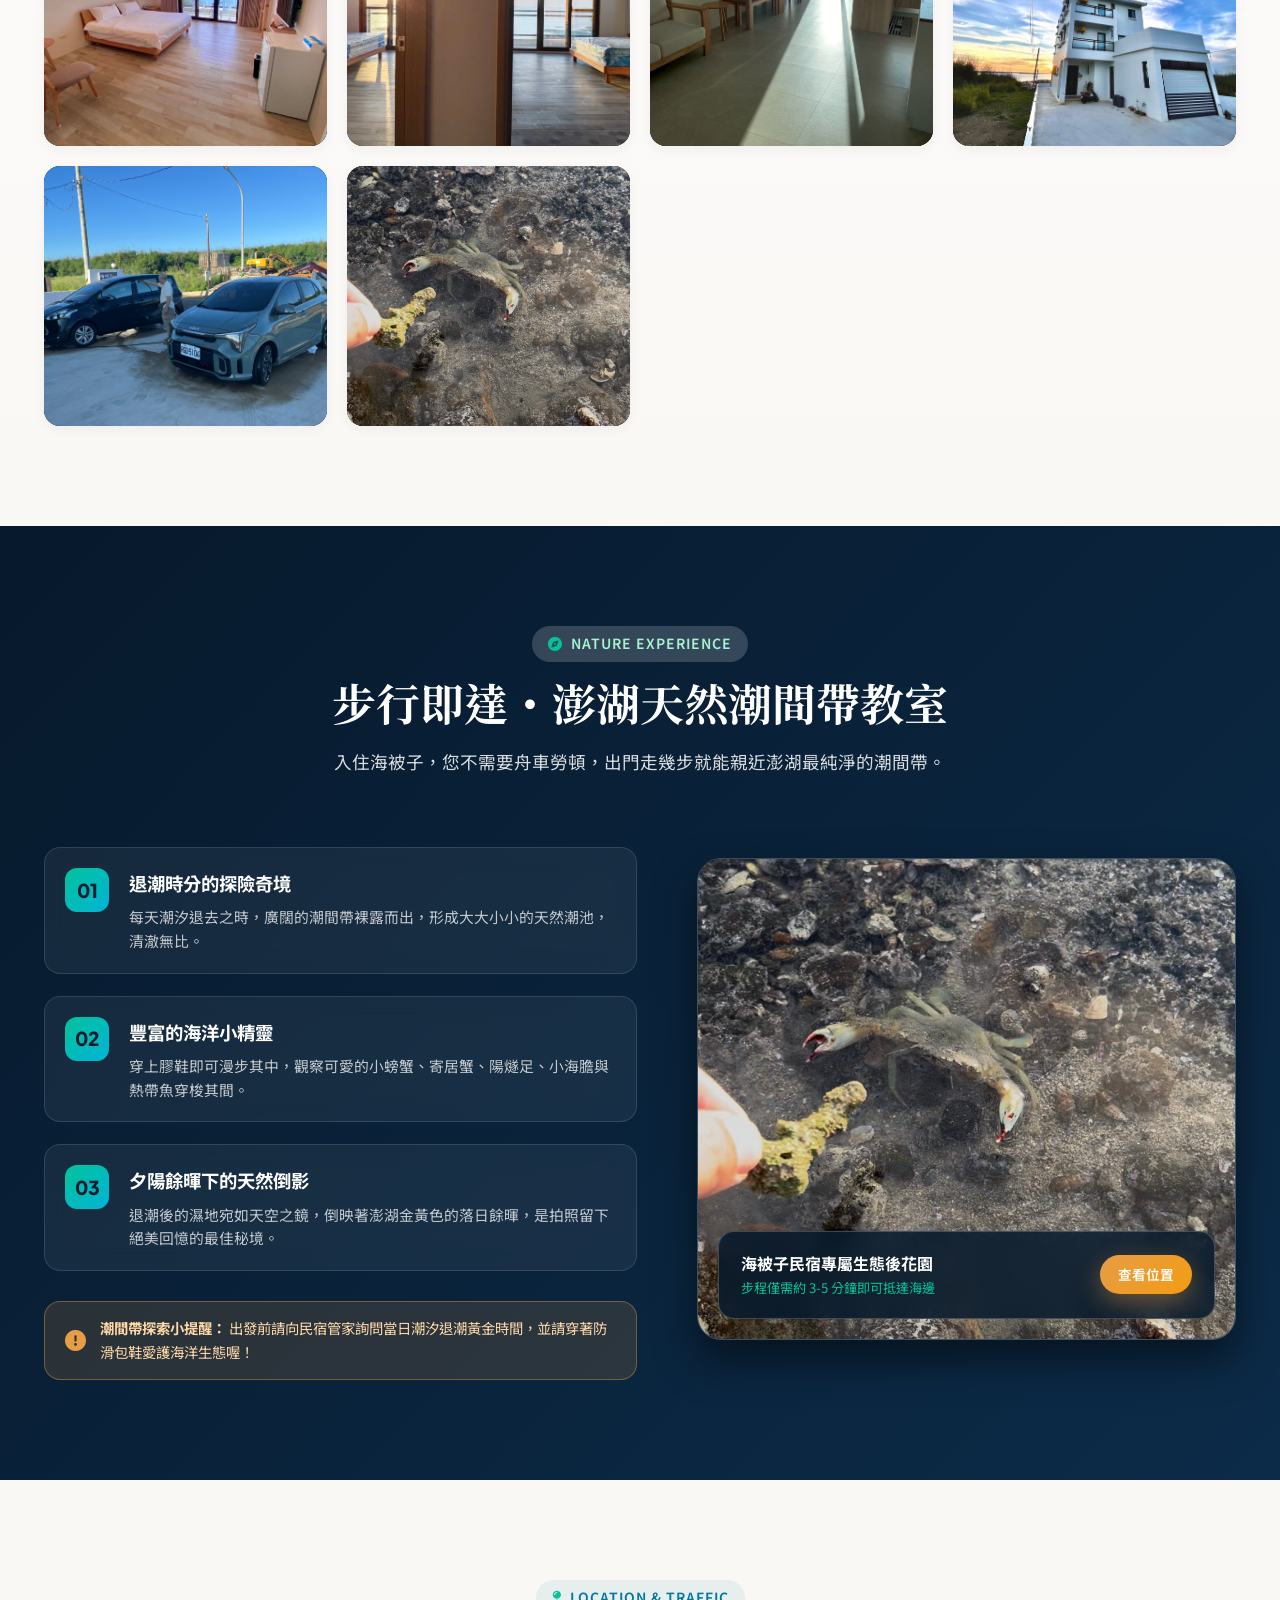
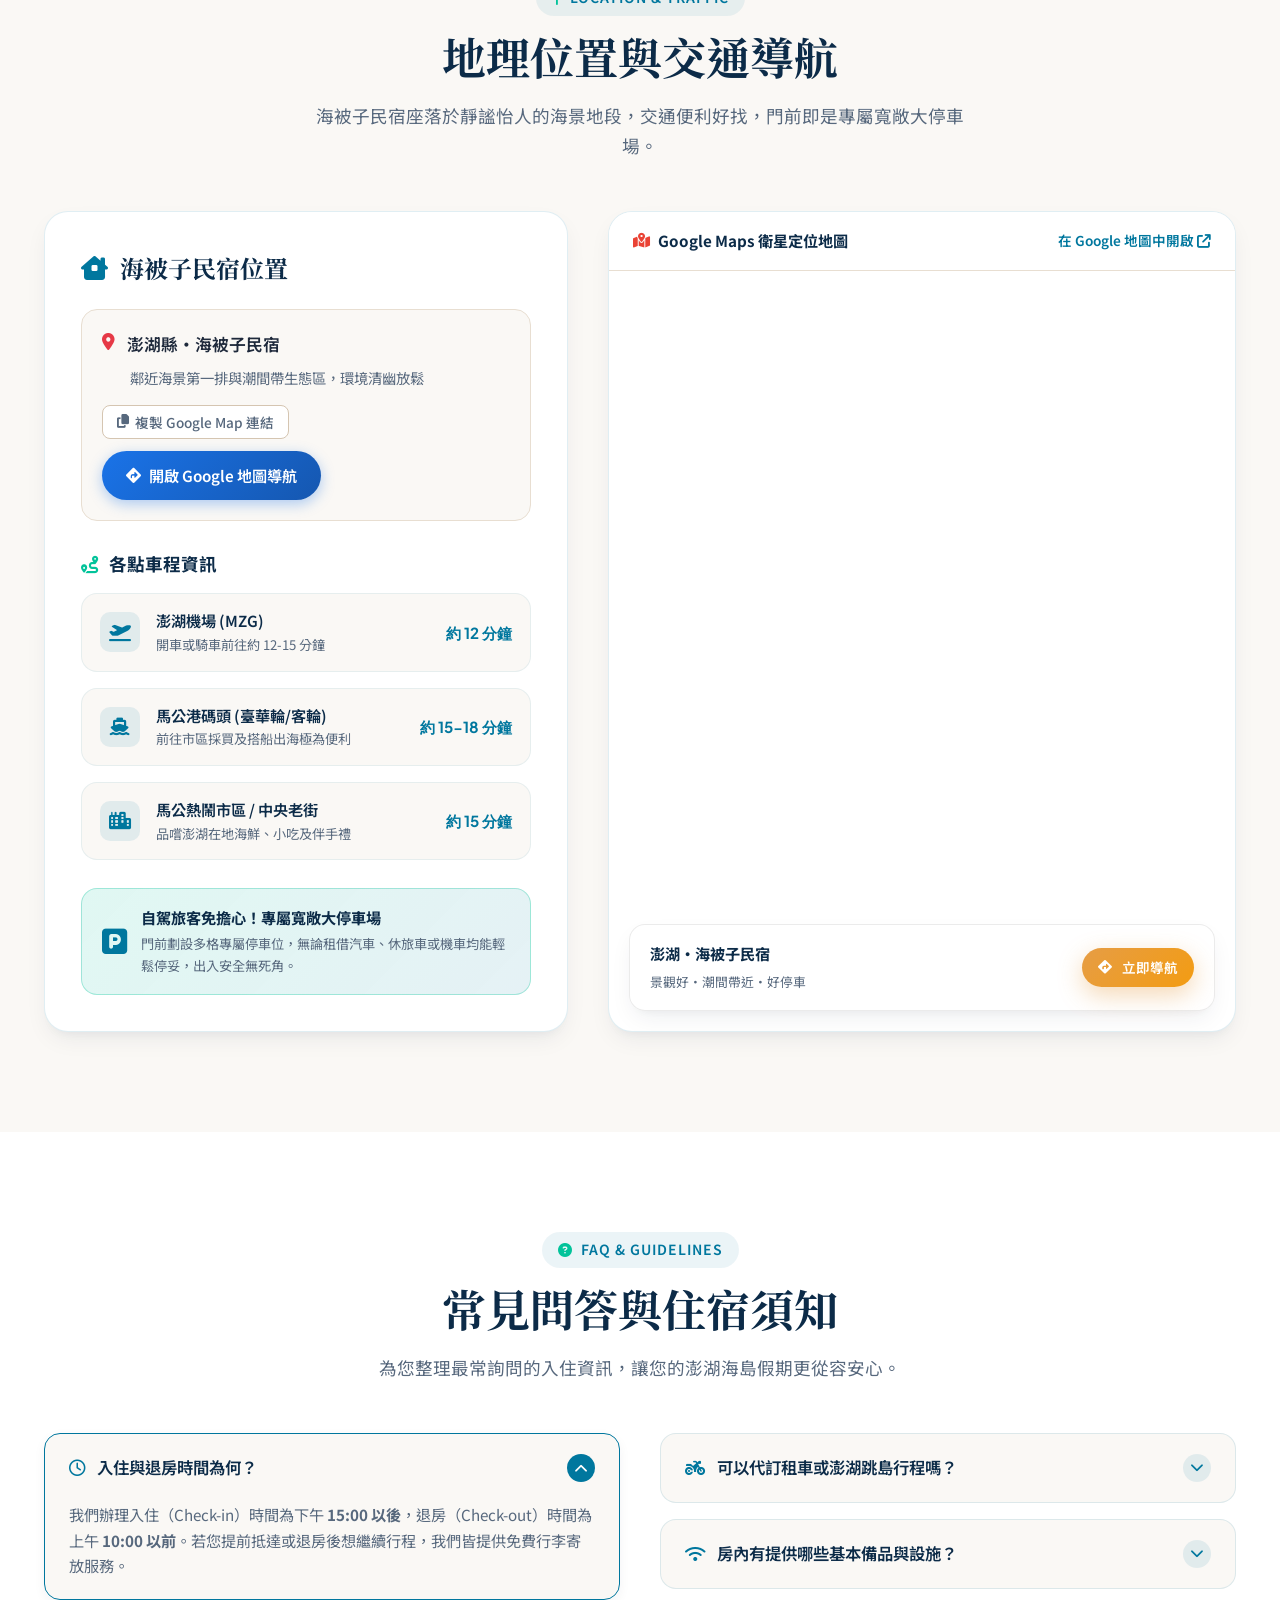
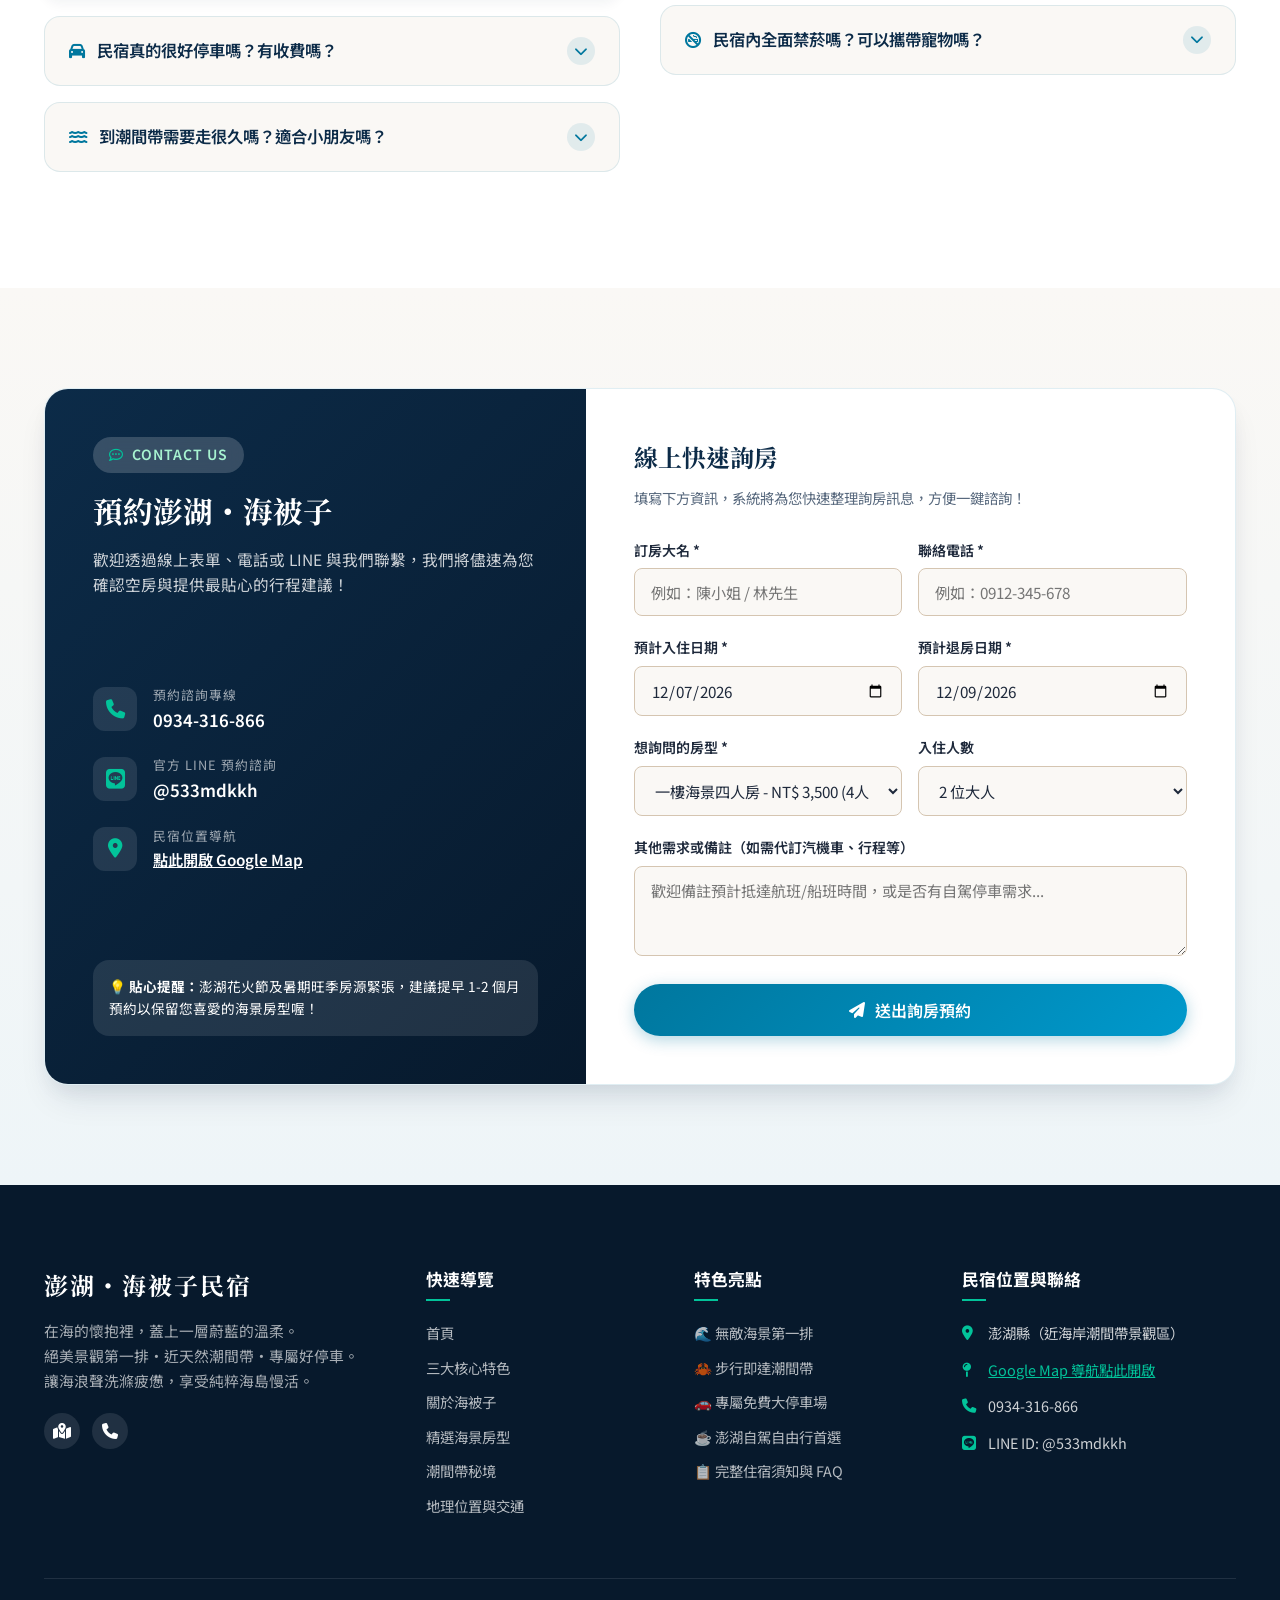
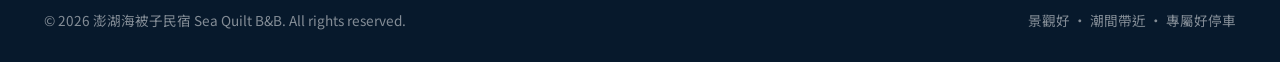
==== commit 6c7b3dd9: "Update index.html" ====
--- a/index.html
+++ b/index.html
@@ -3,7 +3,7 @@
 
 
 <head>
-  <meta name="google-site-verification" content="google415768e979ba3c45" />
+  google-site-verification: google415768e979ba3c45.html
   <meta charset="UTF-8">
   <meta name="viewport" content="width=device-width, initial-scale=1.0">
   <title>澎湖海被子民宿 | Sea Quilt B&B - 無敵海景・鄰近潮間帶・專屬好停車</title>
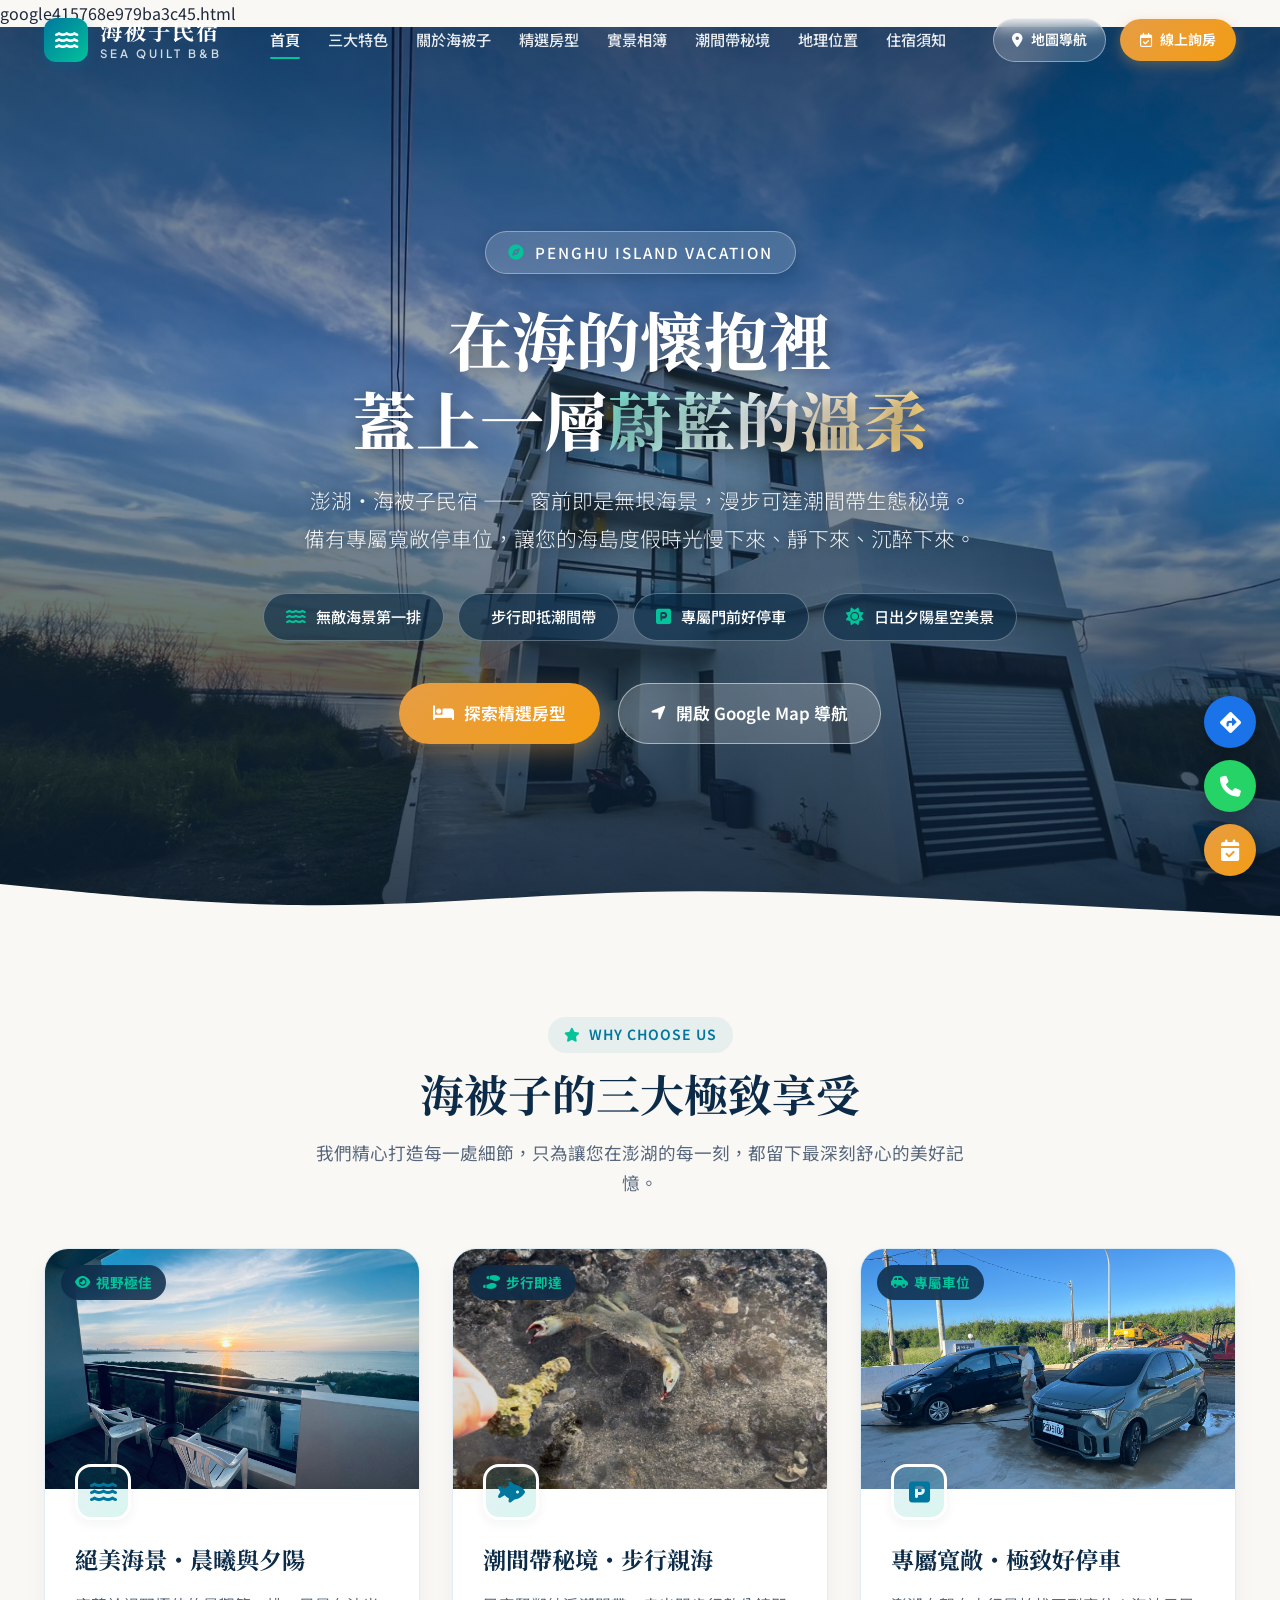
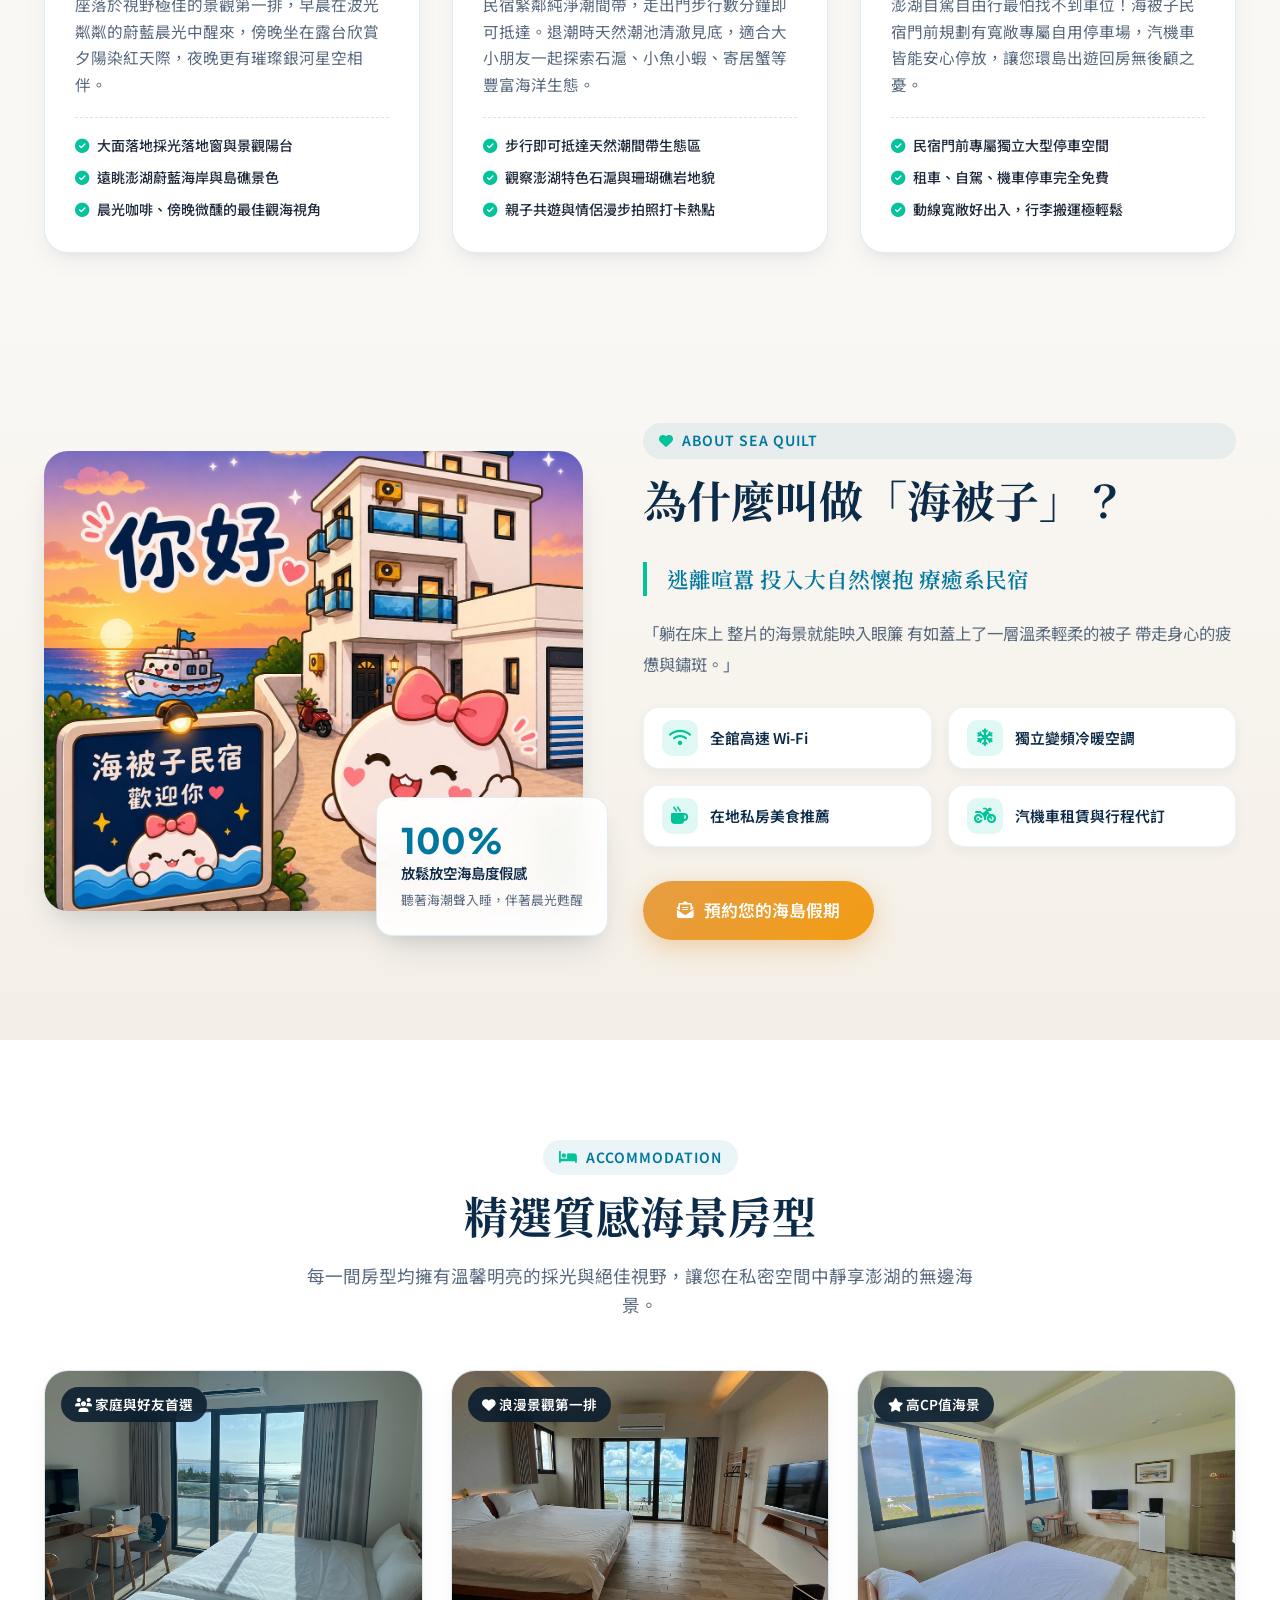
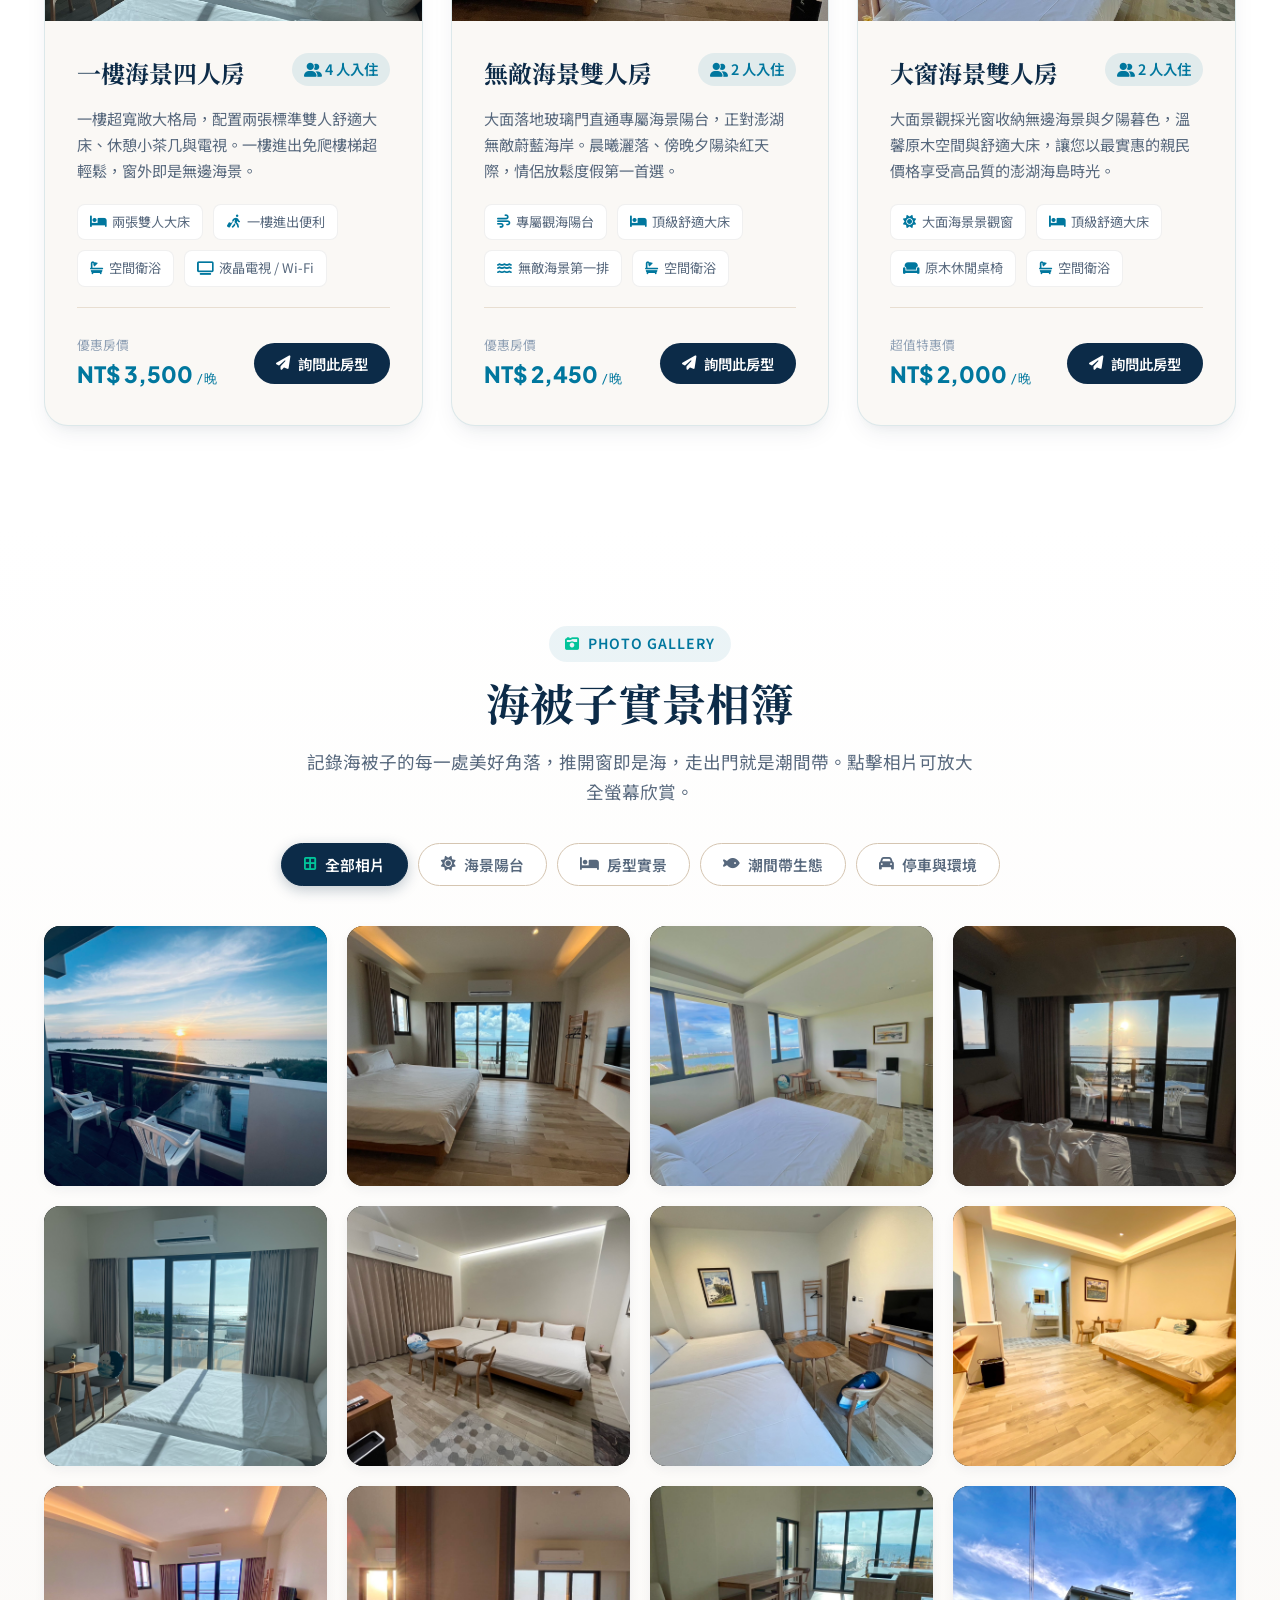
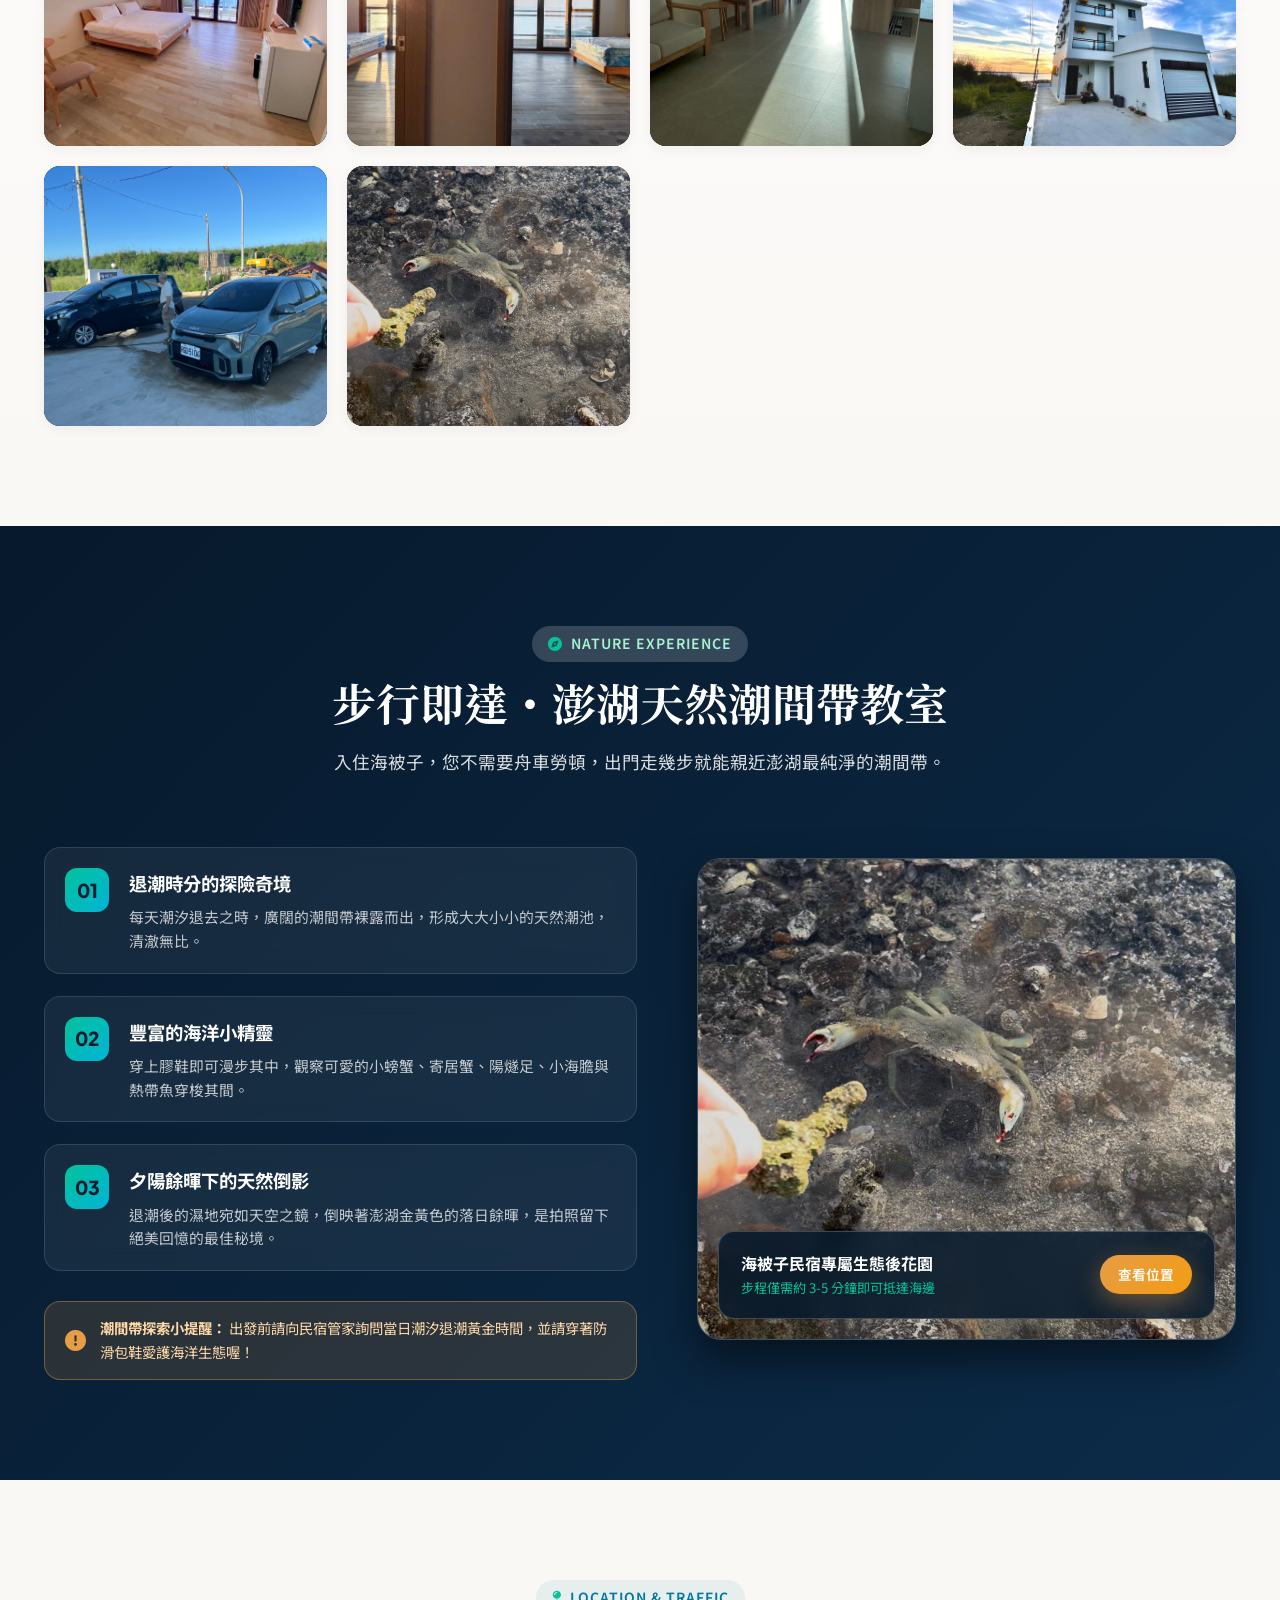
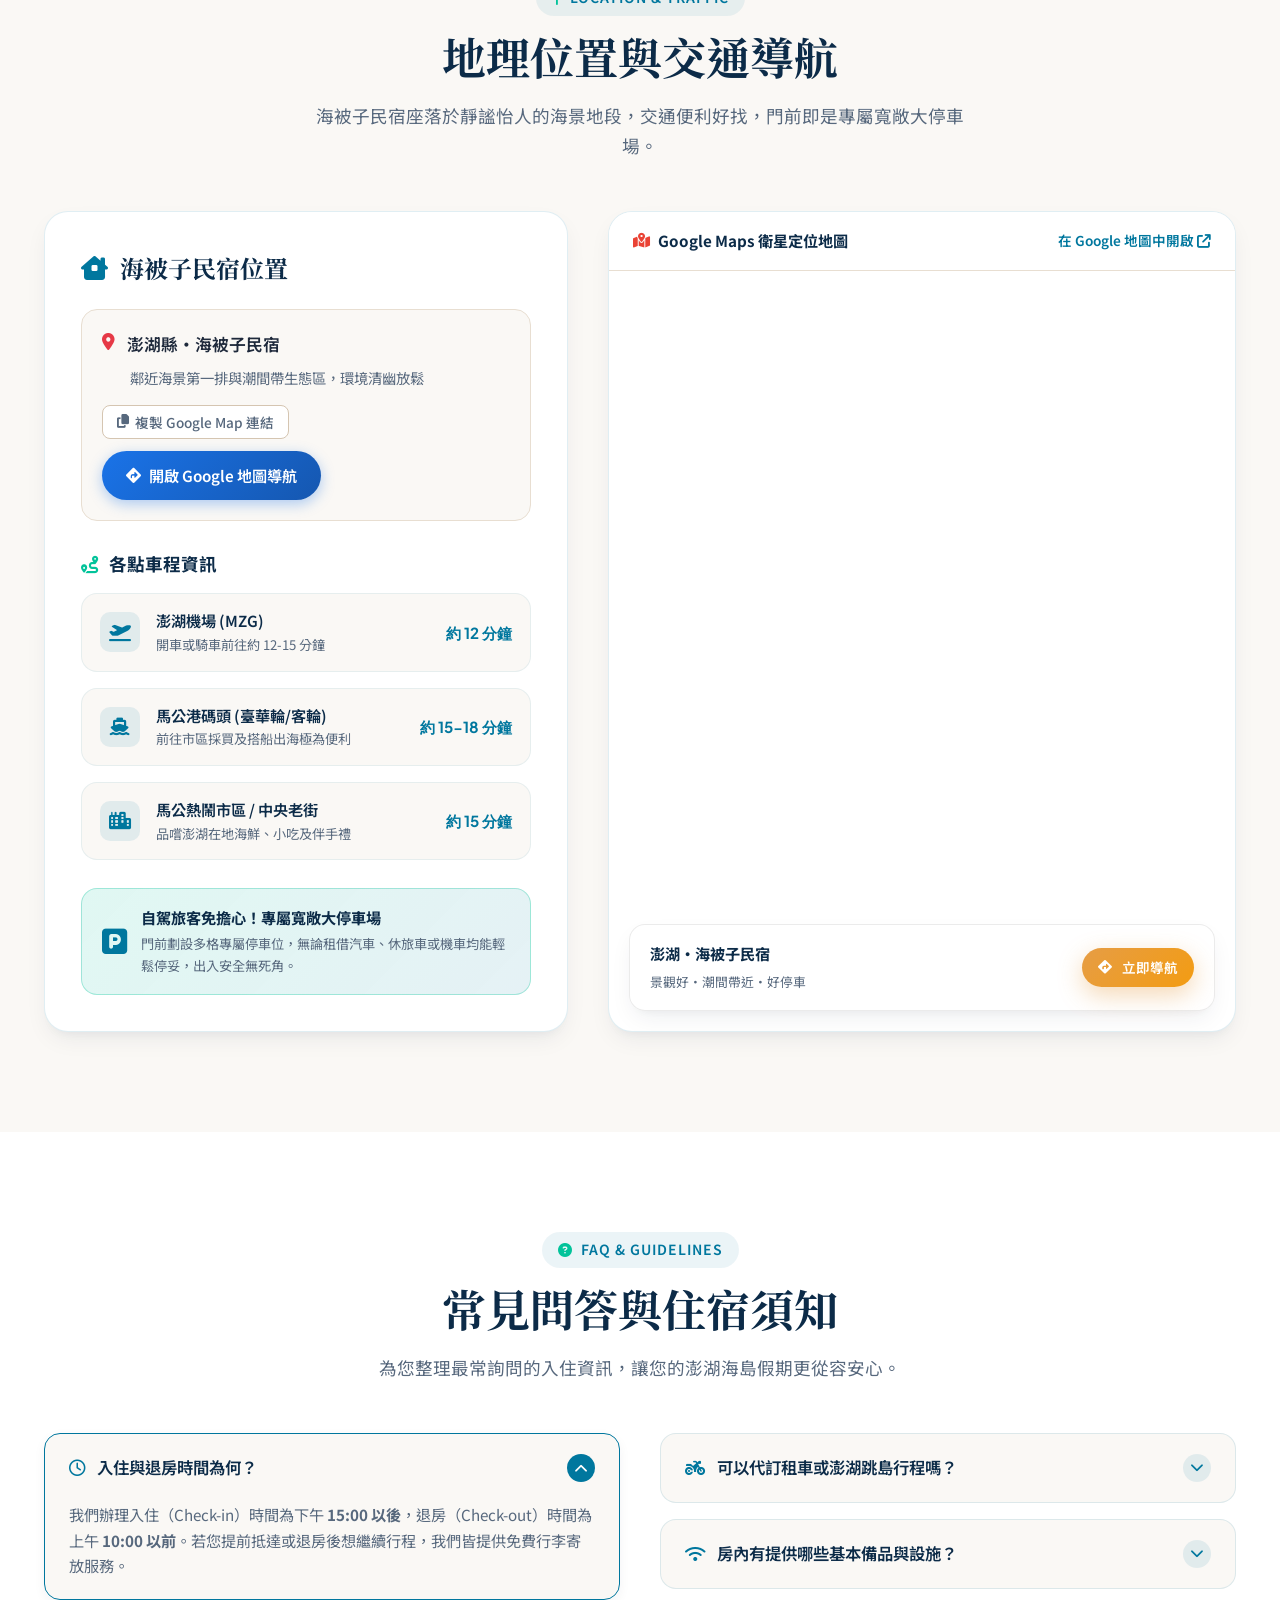
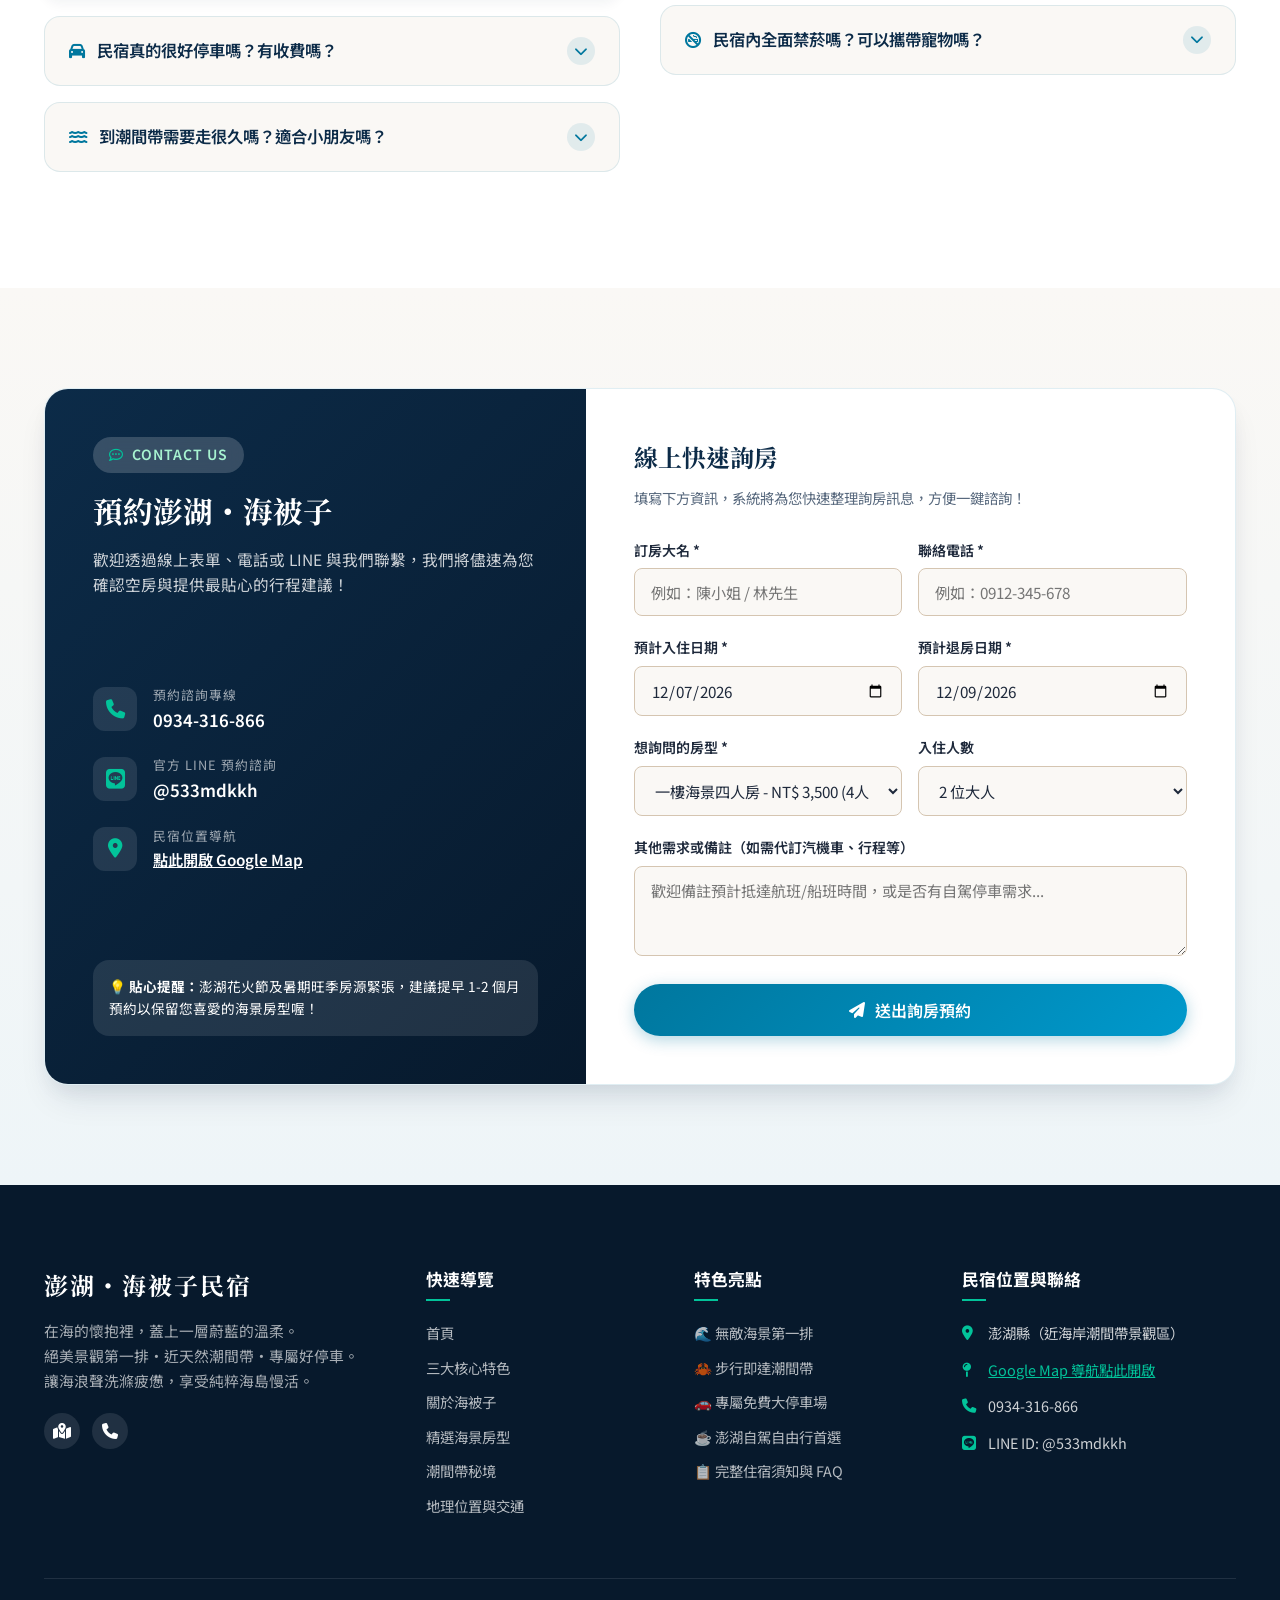
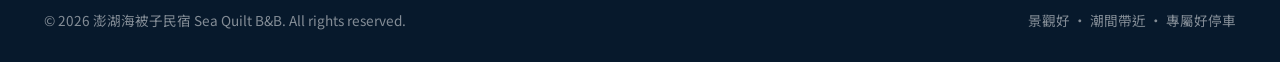
==== commit 54307f05: "Update index.html" ====
--- a/index.html
+++ b/index.html
@@ -3,7 +3,7 @@
 
 
 <head>
-  google-site-verification: google415768e979ba3c45.html
+  google415768e979ba3c45.html
   <meta charset="UTF-8">
   <meta name="viewport" content="width=device-width, initial-scale=1.0">
   <title>澎湖海被子民宿 | Sea Quilt B&B - 無敵海景・鄰近潮間帶・專屬好停車</title>
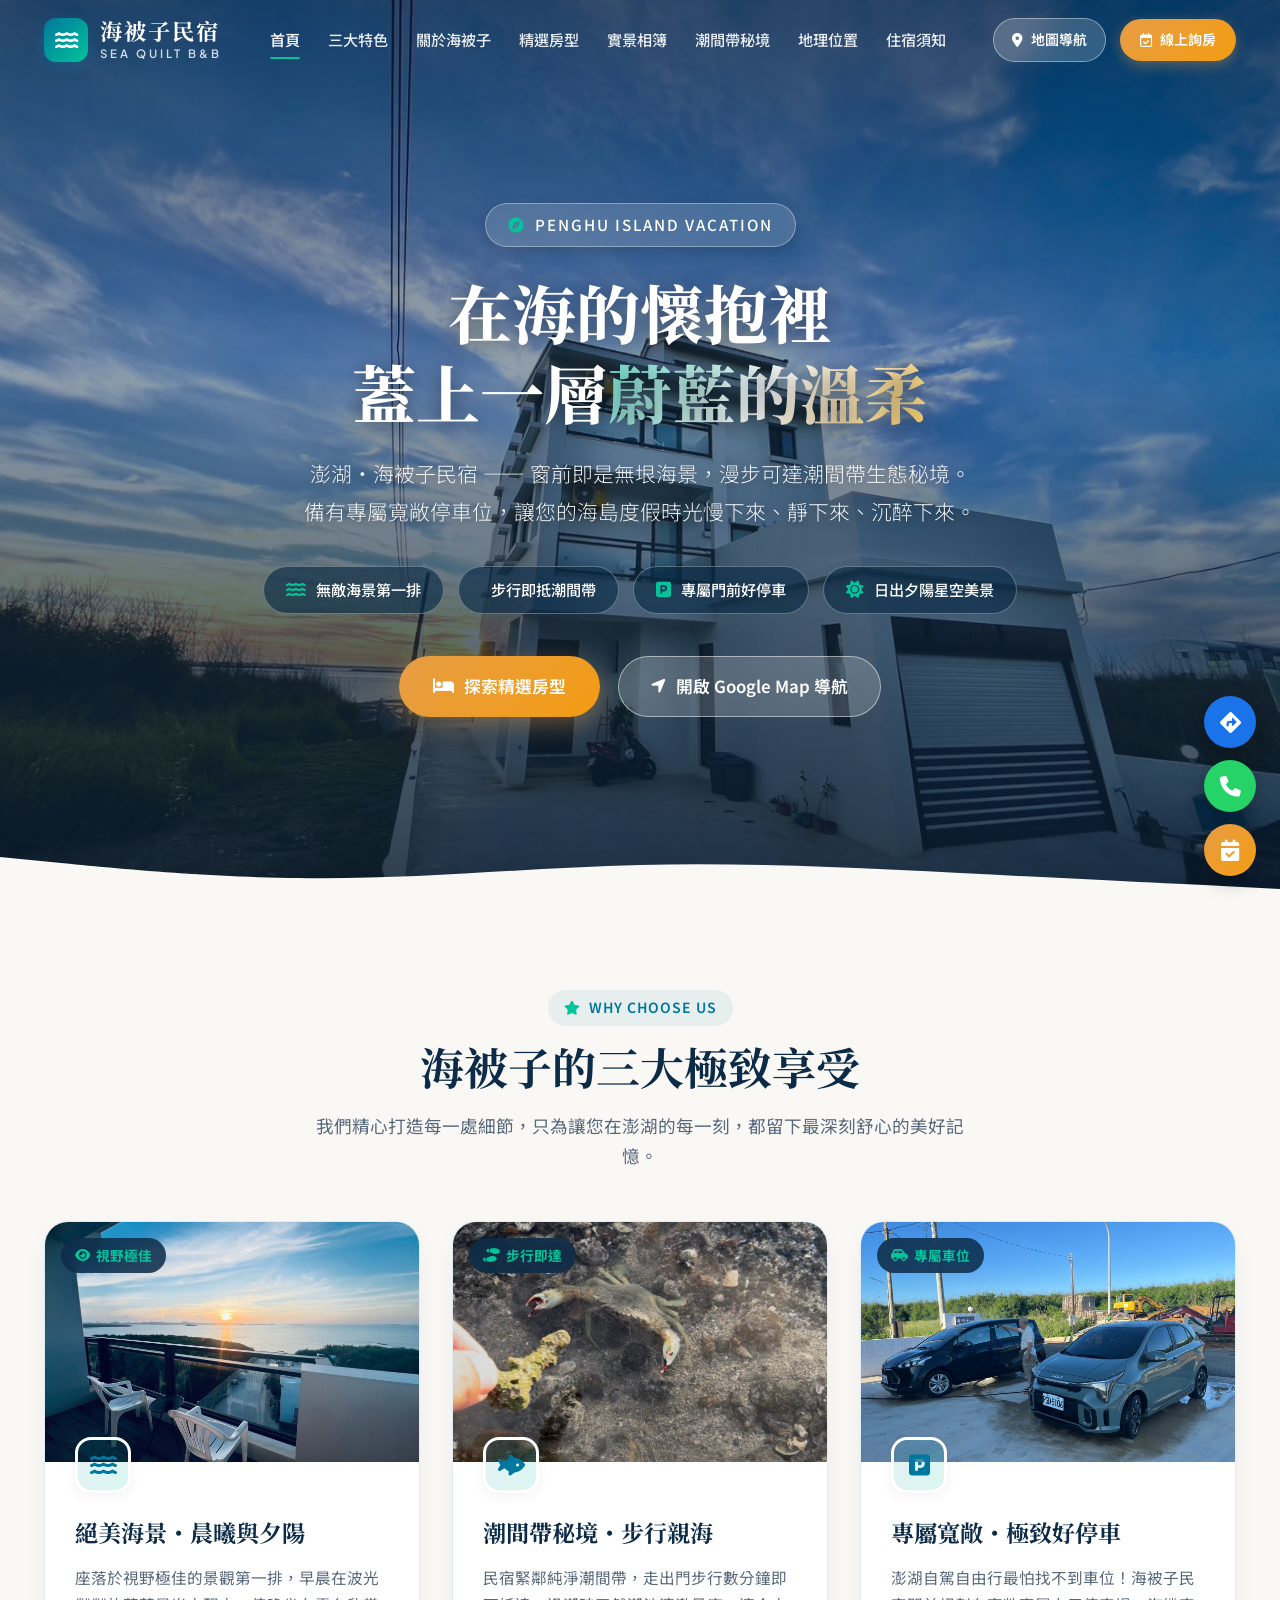
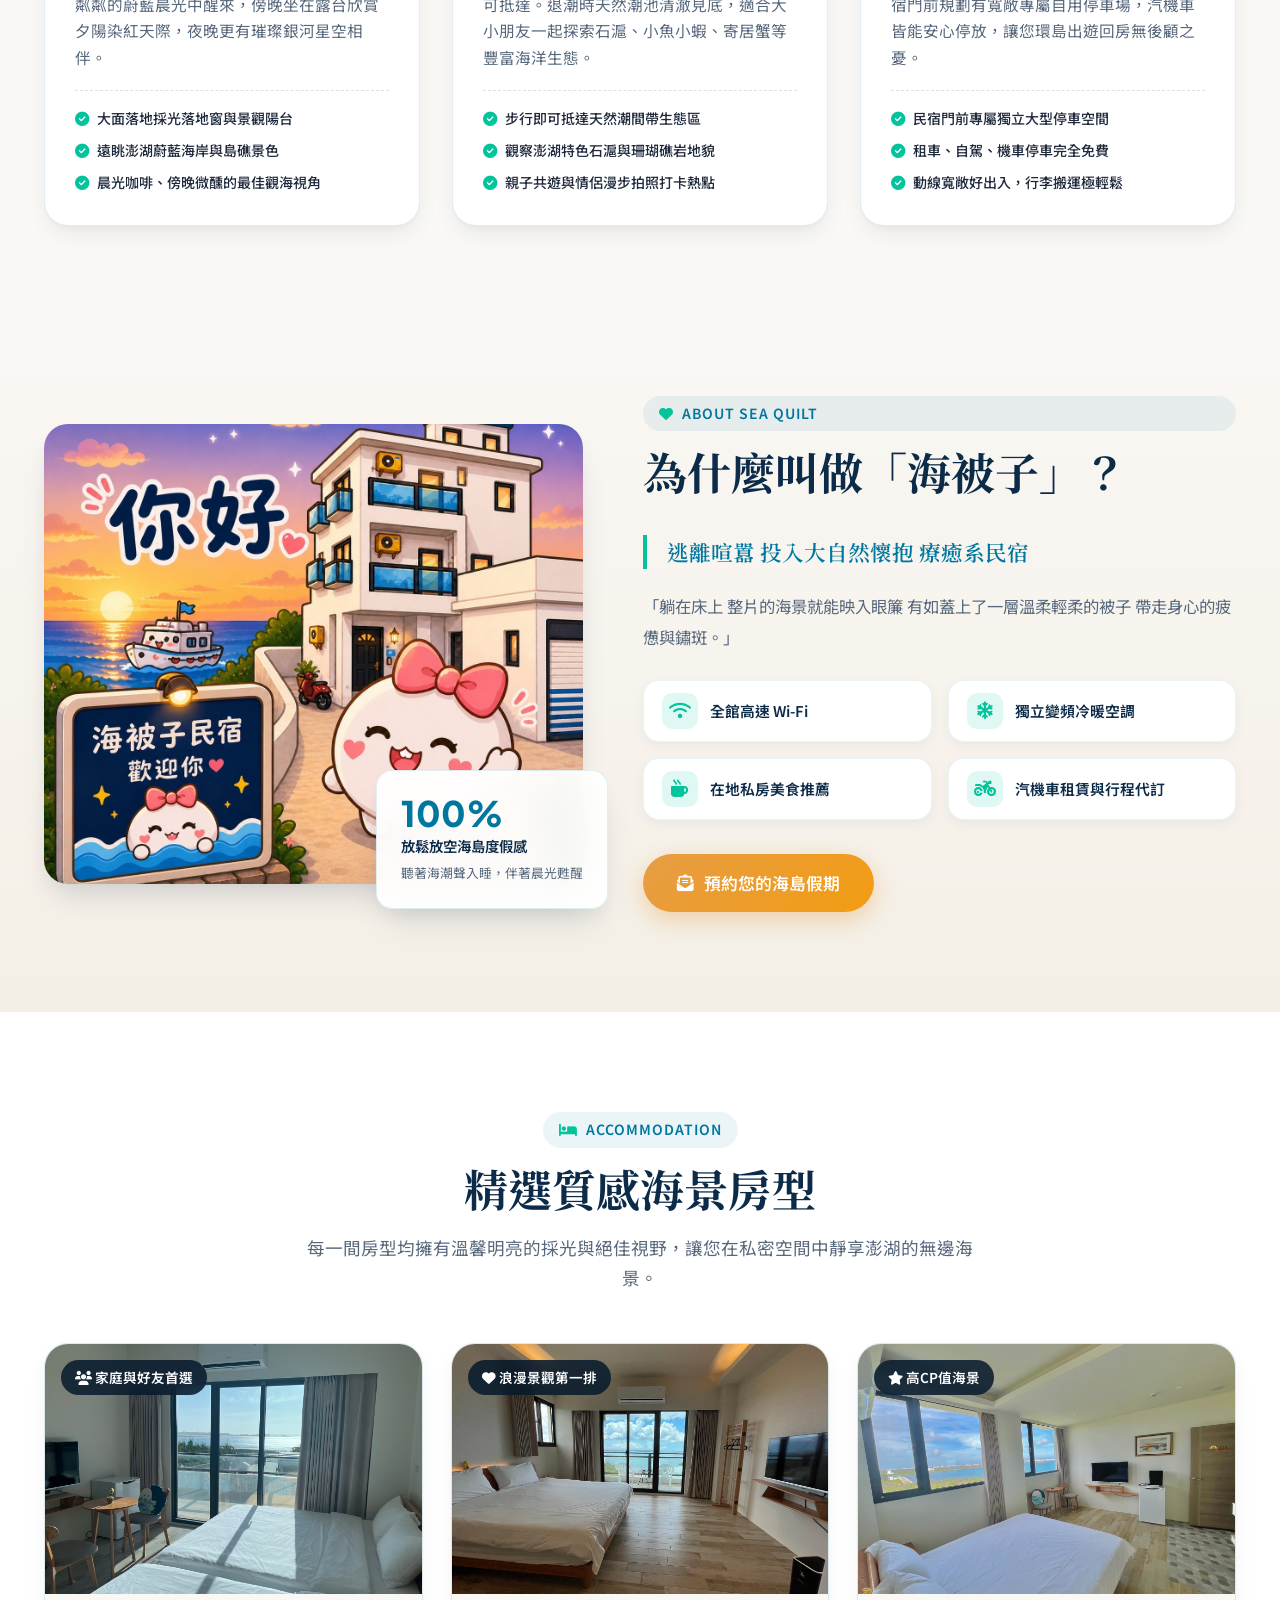
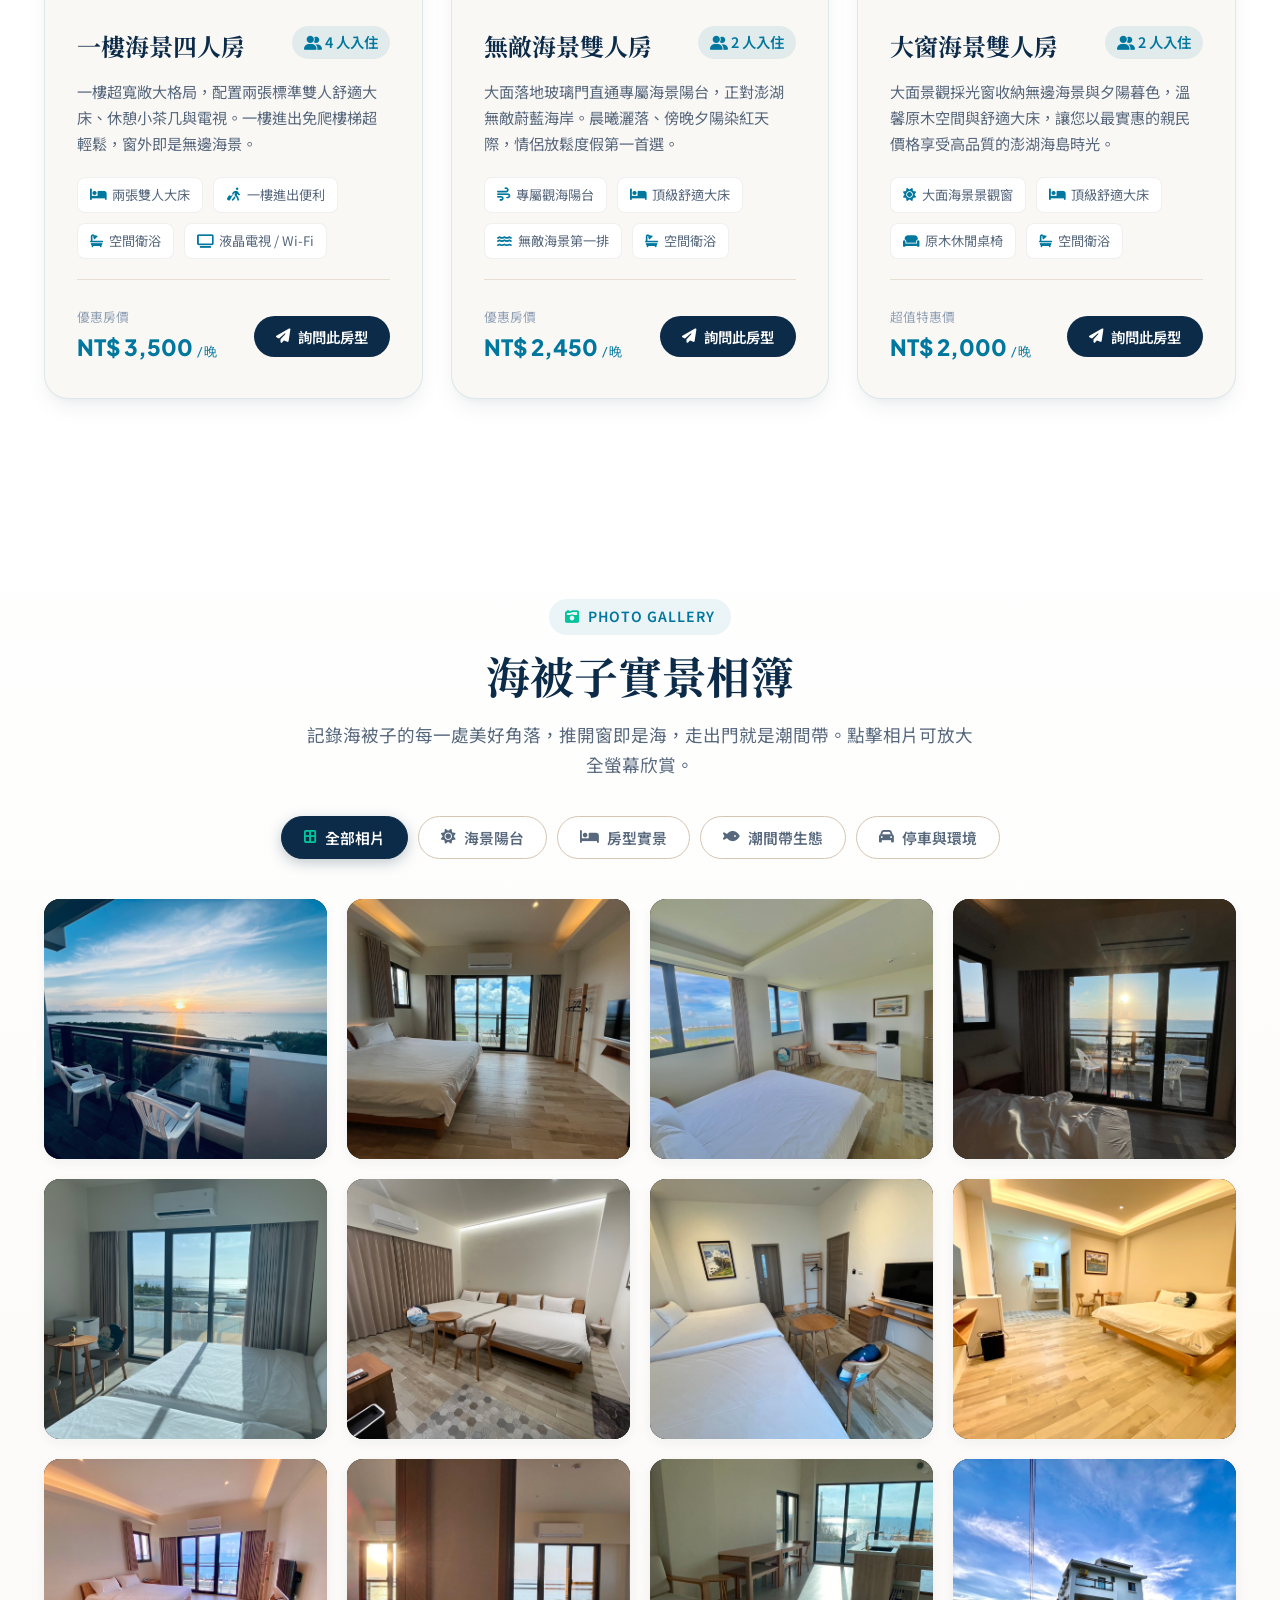
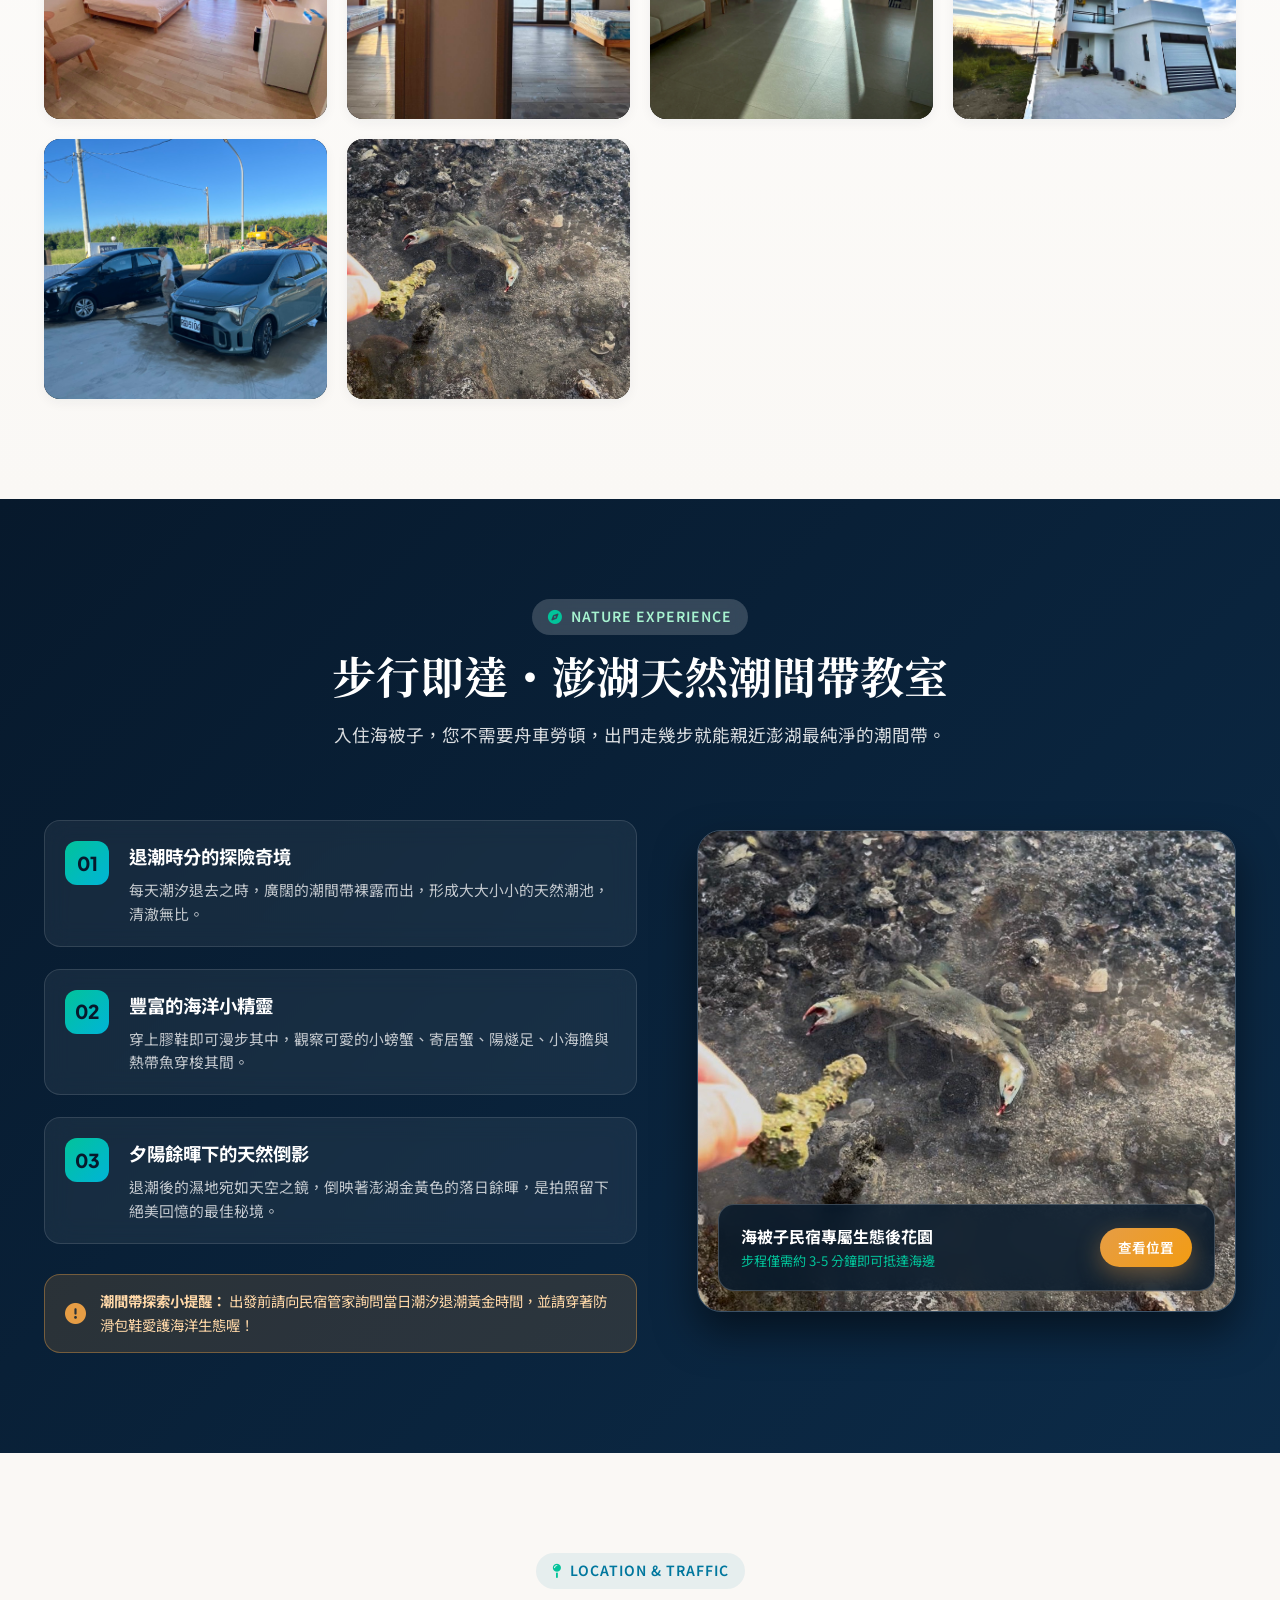
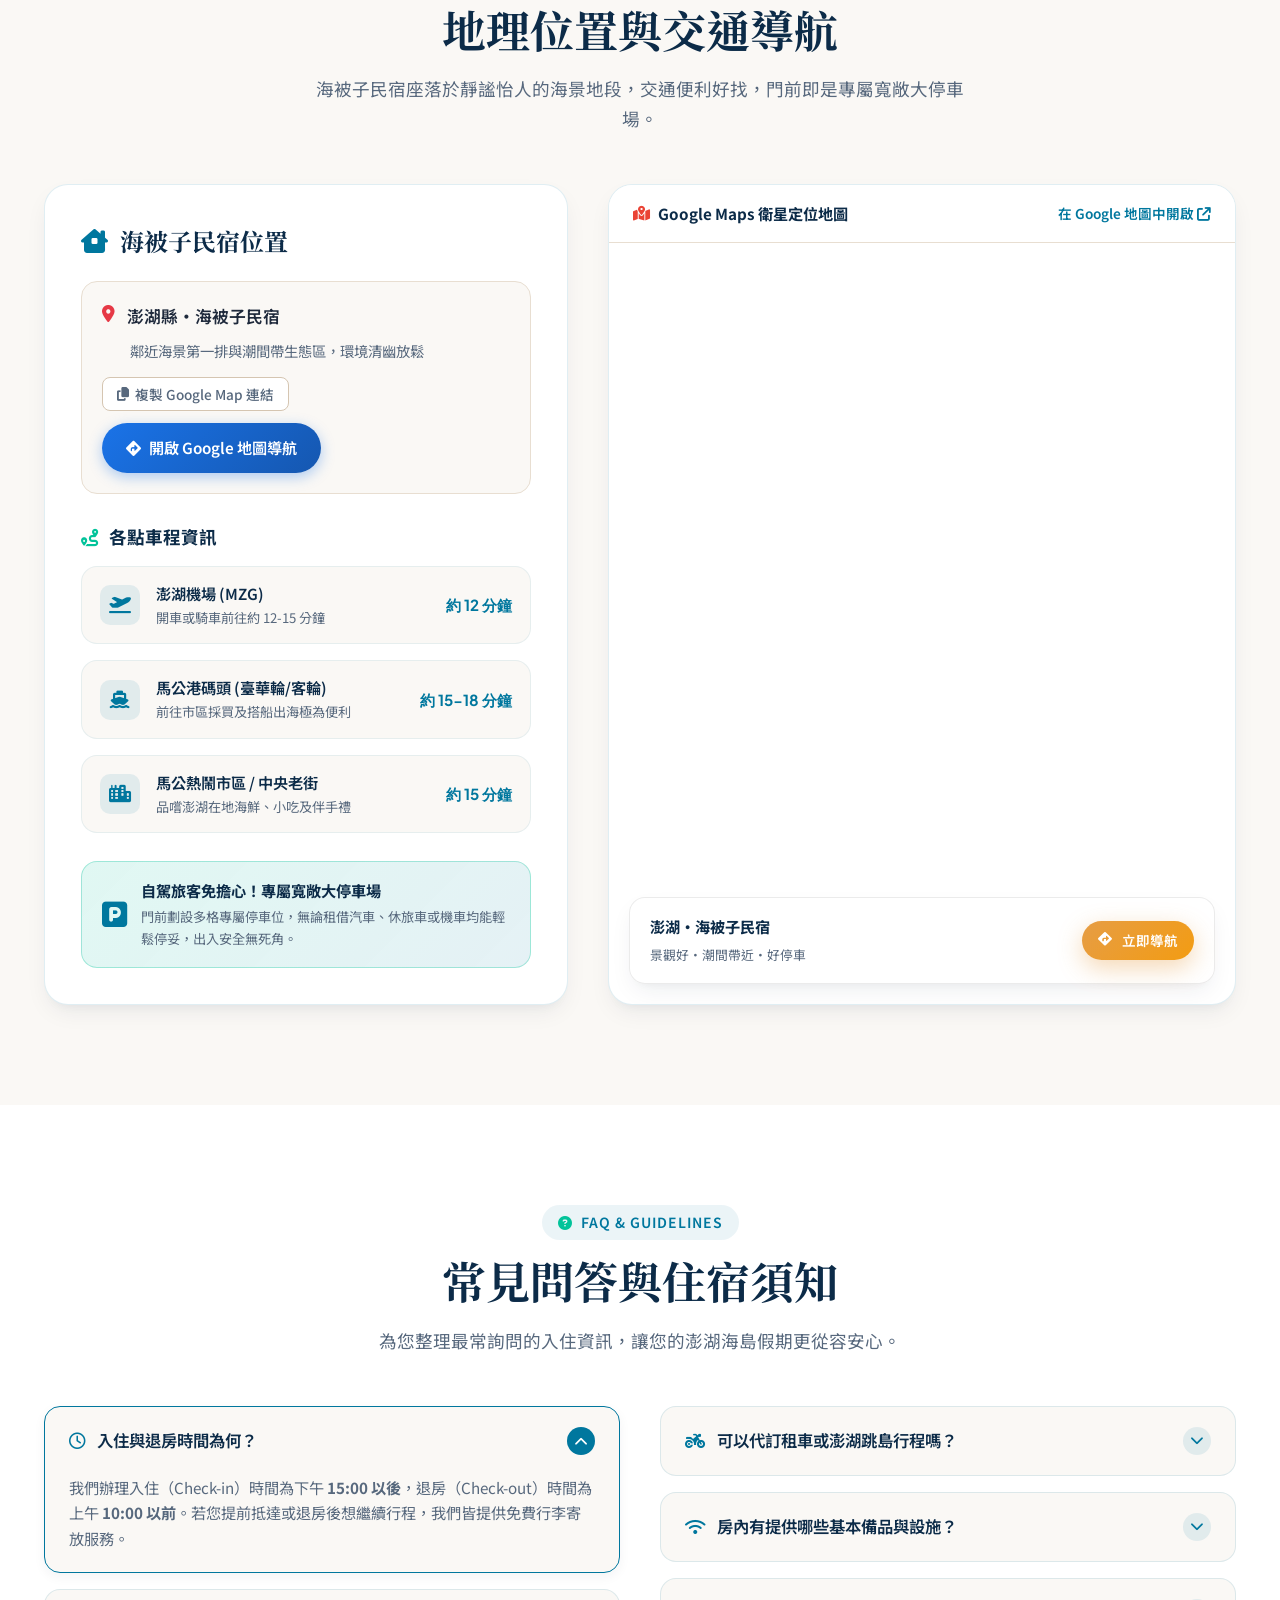
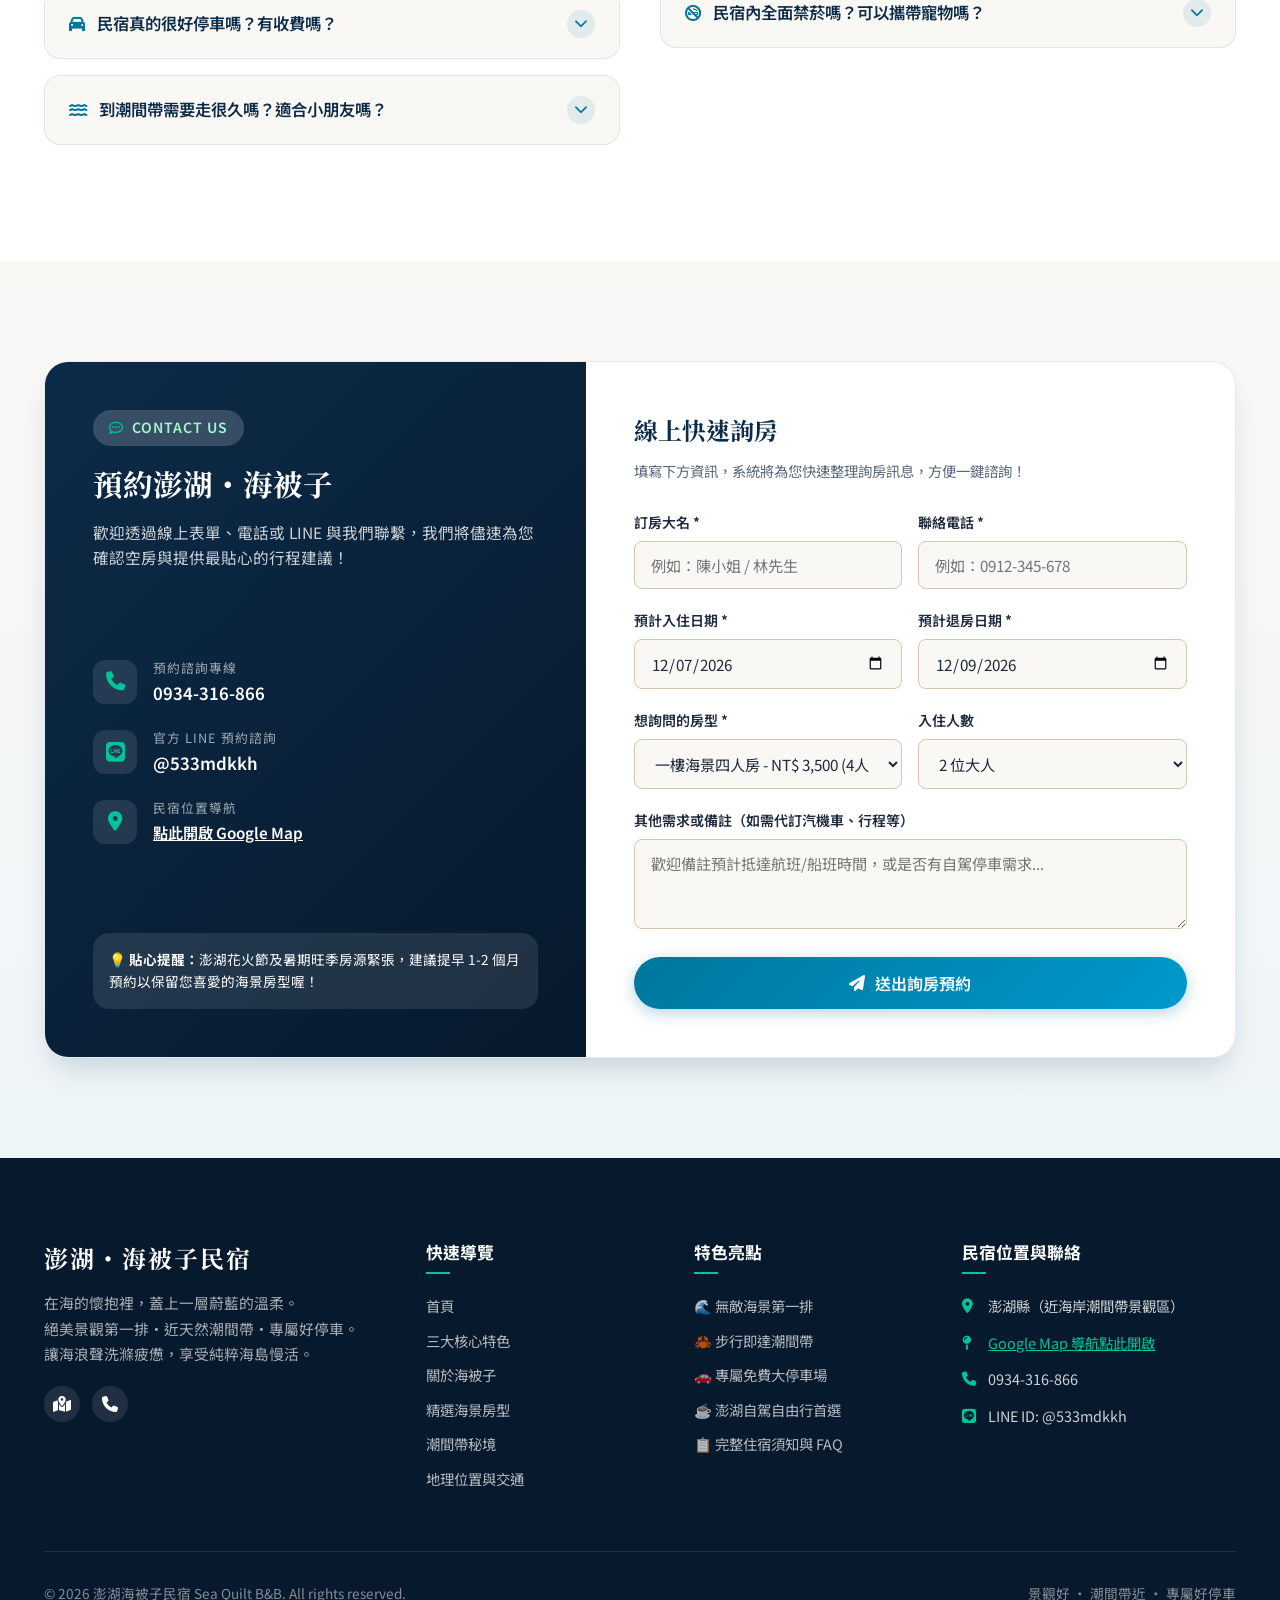
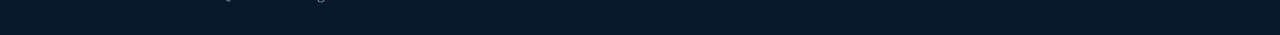
==== commit ec1e226b: "Update index.html" ====
--- a/index.html
+++ b/index.html
@@ -3,7 +3,6 @@
 
 
 <head>
-  google415768e979ba3c45.html
   <meta charset="UTF-8">
   <meta name="viewport" content="width=device-width, initial-scale=1.0">
   <title>澎湖海被子民宿 | Sea Quilt B&B - 無敵海景・鄰近潮間帶・專屬好停車</title>
